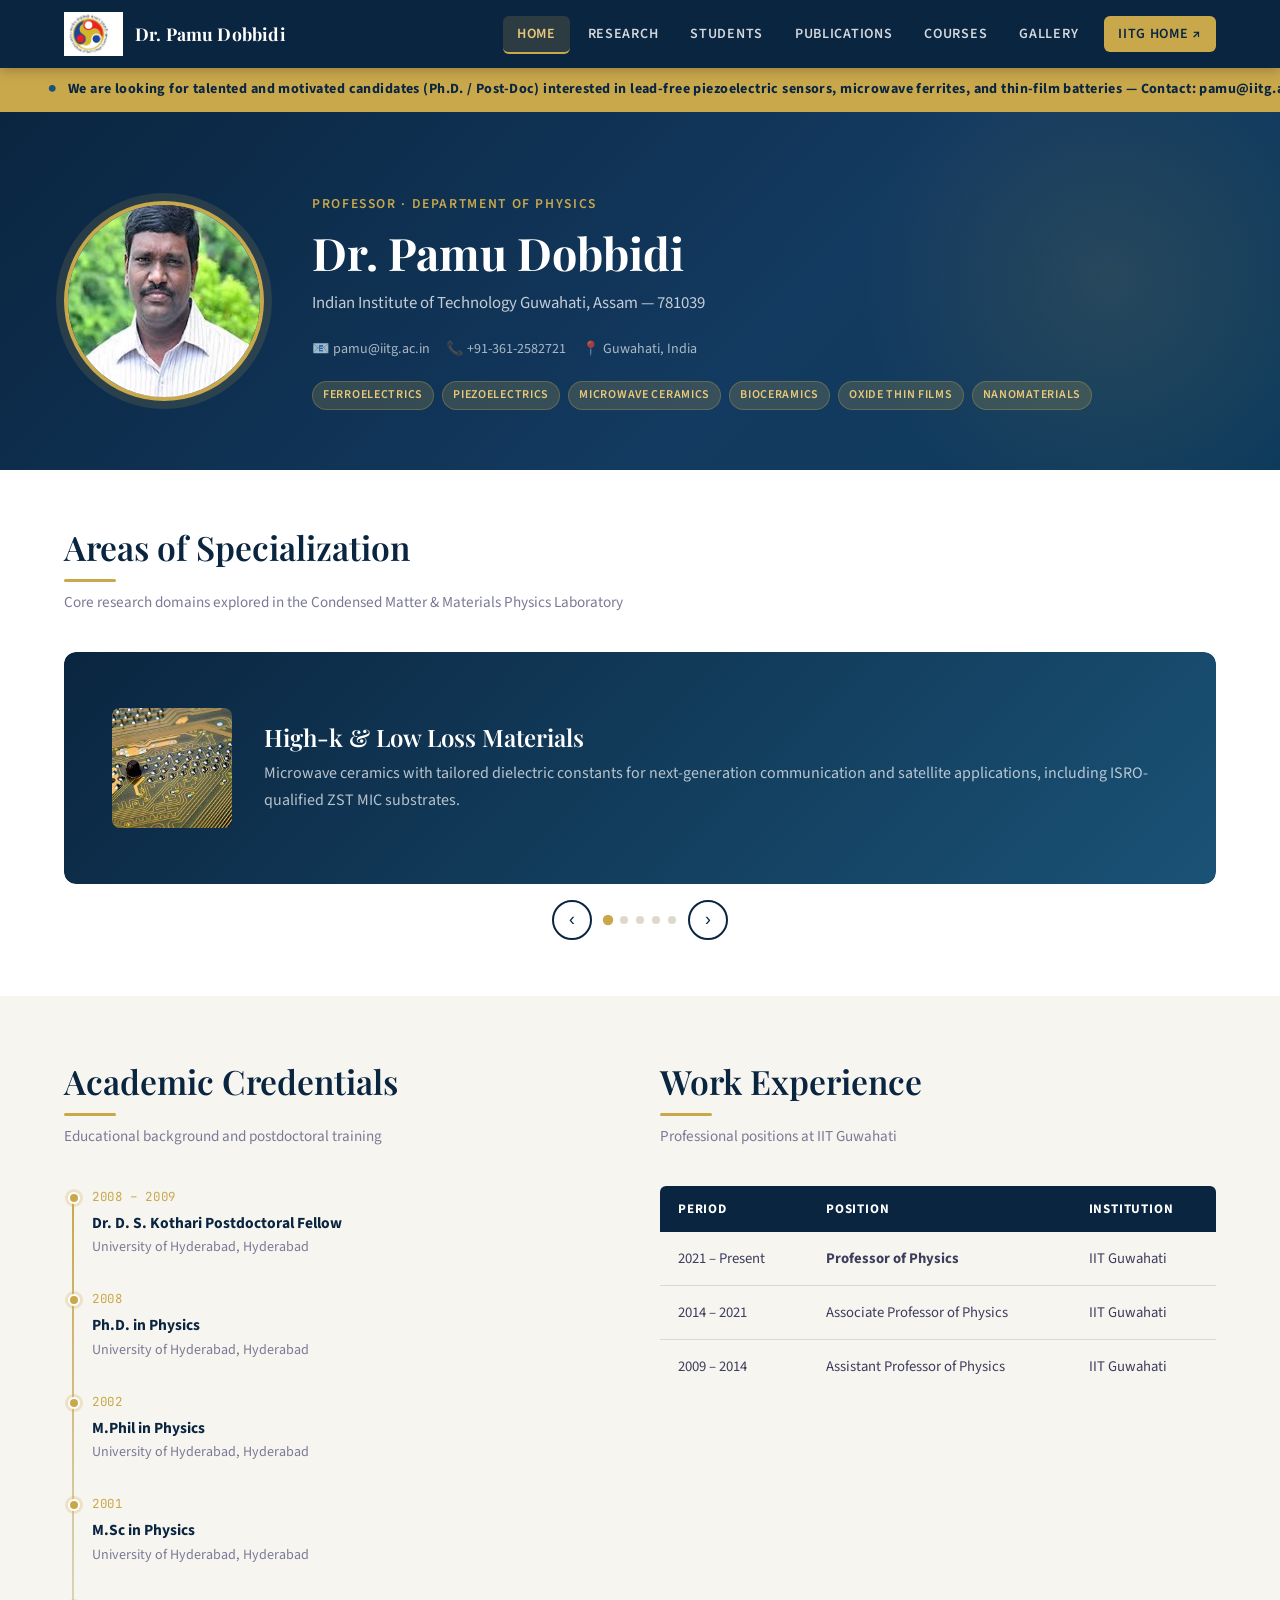
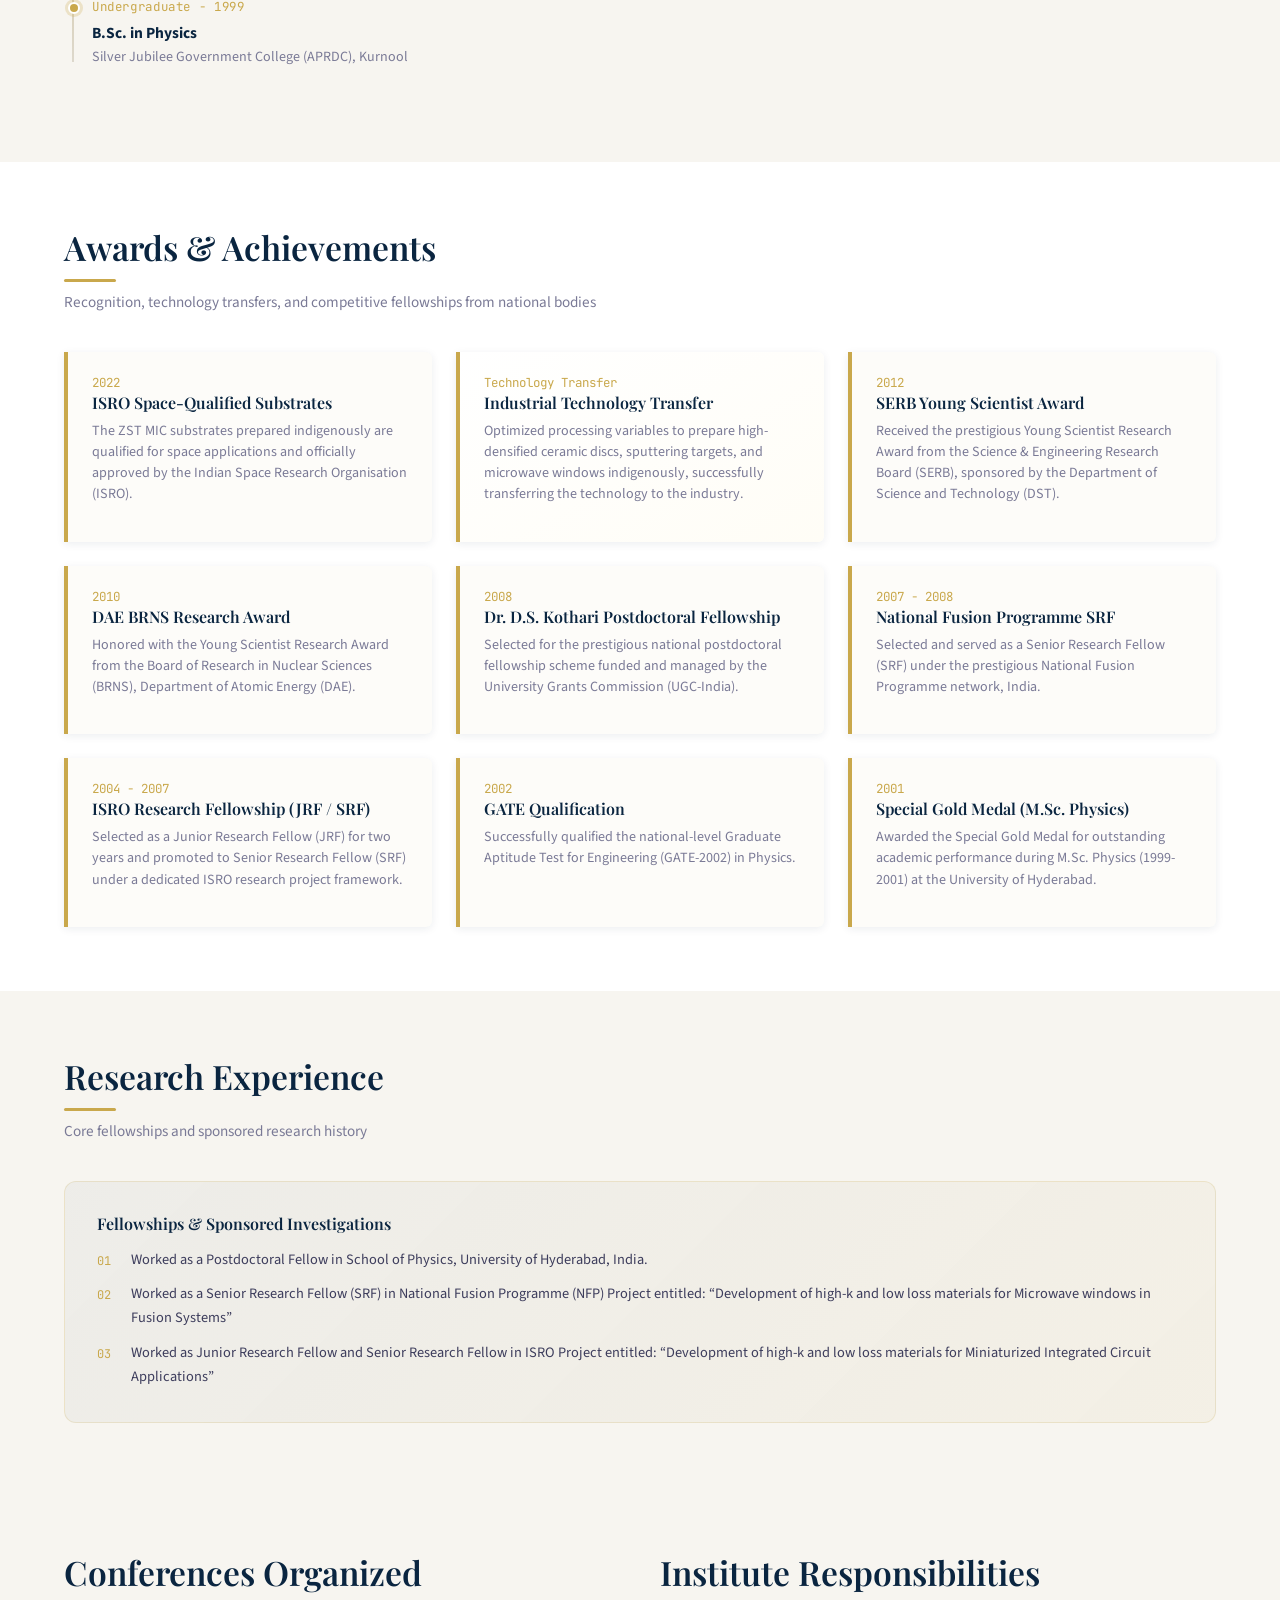
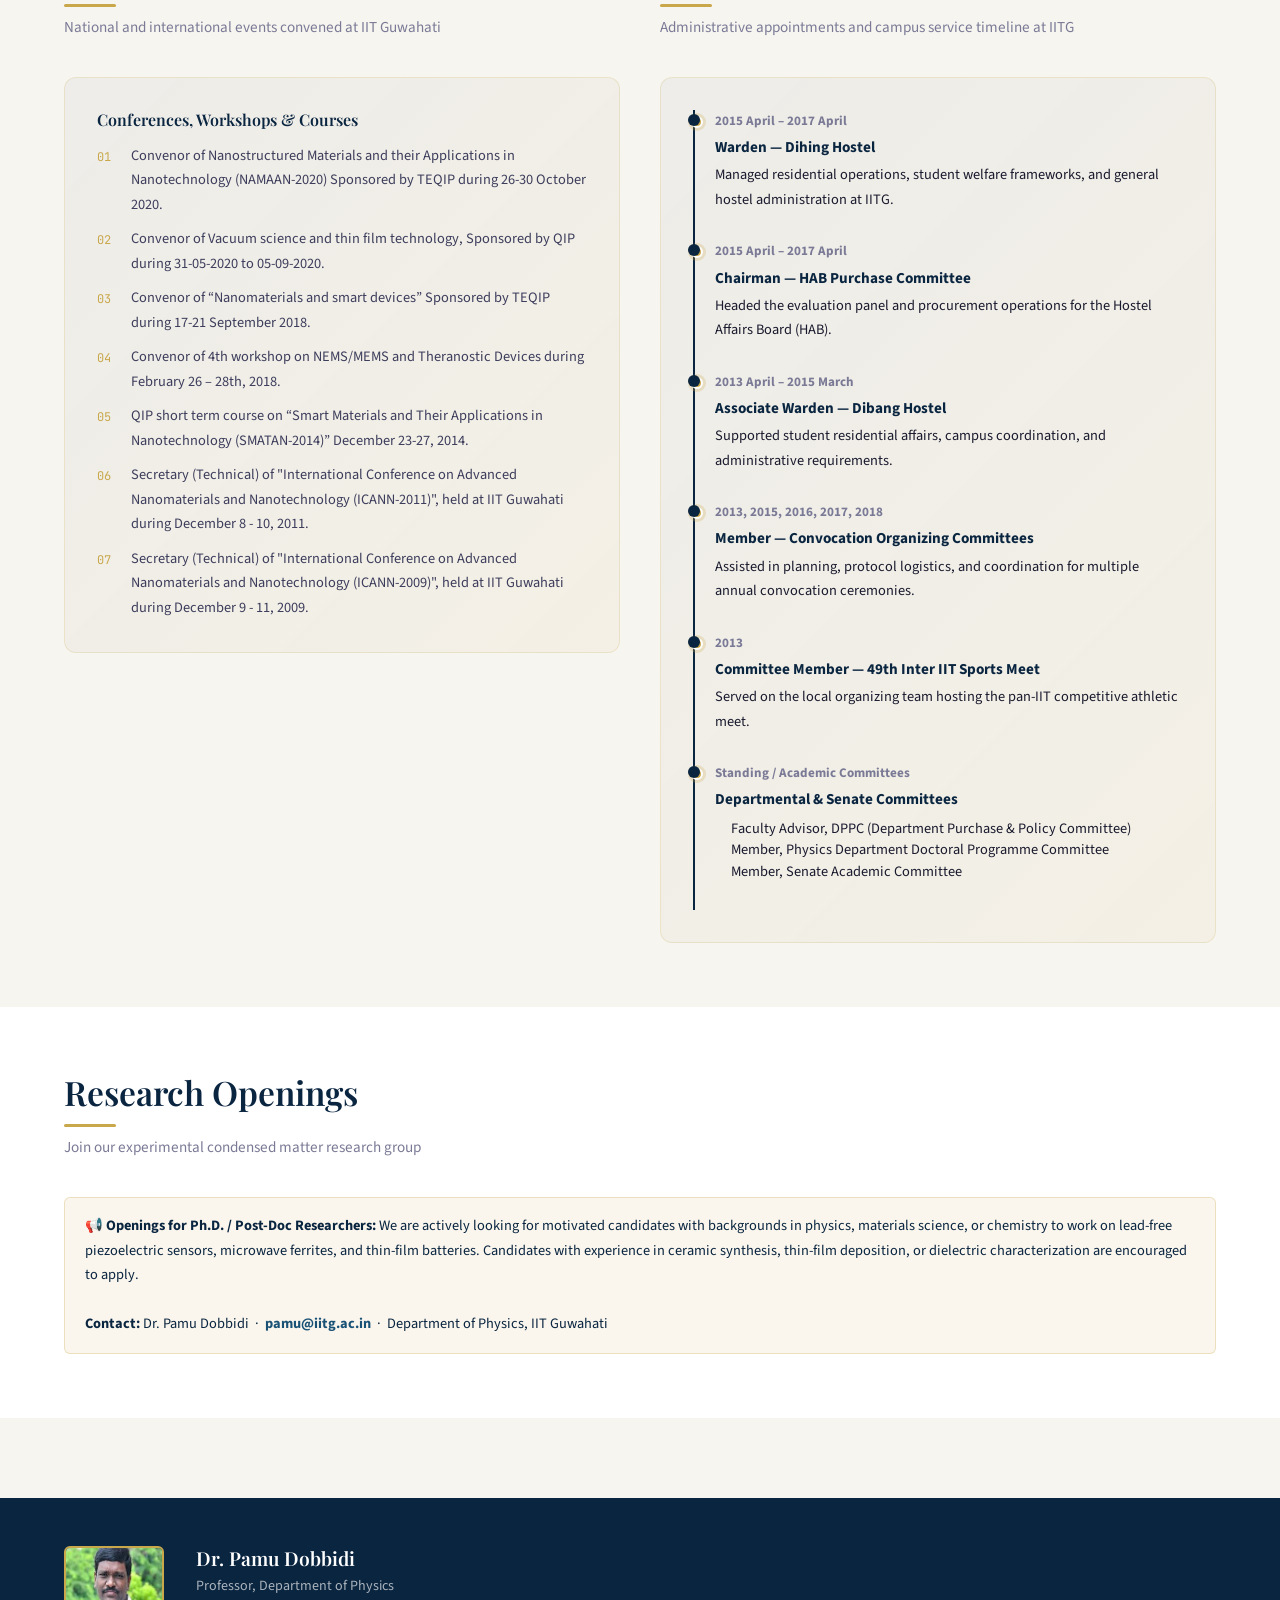
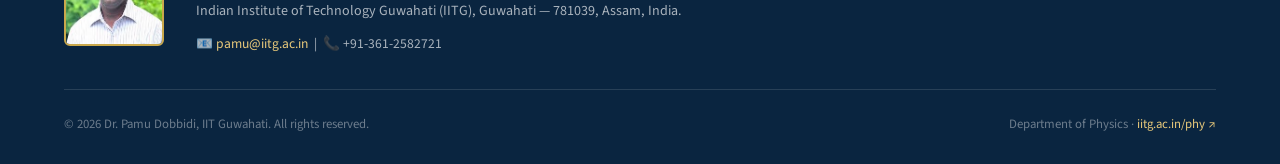
==== index.html @ 77cfaf53 "First Commit" ====
<!DOCTYPE html>
<html lang="en">
<head>
  <meta charset="UTF-8" />
  <meta name="viewport" content="width=device-width, initial-scale=1.0" />
  <title>Dr. Pamu Dobbidi | Professor of Physics, IIT Guwahati</title>
  <link rel="stylesheet" href="styles.css" />
</head>
<body>

  <!-- ═══ DESKTOP NAVBAR ═══ -->
  <nav class="navbar">
    <div class="container">
      <a href="index.html" class="nav-brand">
        <img src="Images/IITG_Logo.jpg" alt="IIT Guwahati Logo" />
        <span>Dr. Pamu Dobbidi</span>
      </a>
      <ul class="nav-links">
        <li><a href="index.html" class="active">Home</a></li>
        <li><a href="research.html">Research</a></li>
        <li><a href="students.html">Students</a></li>
        <li><a href="publications.html">Publications</a></li>
        <li><a href="courses.html">Courses</a></li>
        <li><a href="gallery.html">Gallery</a></li>
        <li><a href="https://www.iitg.ac.in/" target="_blank" class="external-link">IITG Home ↗</a></li>
      </ul>
    </div>
  </nav>

  <!-- ═══ MOBILE HEADER ═══ -->
  <header class="mobile-header">
    <span class="brand-title">Dr. Pamu Dobbidi</span>
    <button class="hamburger" id="hamburgerBtn" aria-label="Open menu">
      <span></span><span></span><span></span>
    </button>
  </header>

  <!-- ═══ SIDE DRAWER ═══ -->
  <div class="drawer-overlay" id="drawerOverlay"></div>
  <nav class="side-drawer" id="sideDrawer">
    <div class="drawer-header">
      <img src="Images/IITG_Logo.jpg" alt="IIT Guwahati Logo" class="drawer-logo" />
      <button class="drawer-close" id="drawerClose" aria-label="Close menu">✕</button>
    </div>
    <div class="drawer-nav">
      <a href="index.html" class="active">Home</a>
      <a href="research.html">Research</a>
      <a href="students.html">Students</a>
      <a href="publications.html">Publications</a>
      <a href="courses.html">Courses</a>
      <a href="gallery.html">Gallery</a>
      <a href="https://www.iitg.ac.in/" target="_blank" class="drawer-external">IITG Home ↗</a>
    </div>
  </nav>

  <!-- ═══ ANNOUNCEMENT TICKER ═══ -->
  <div class="ticker-wrap" aria-label="Announcements">
    <div class="ticker-inner">
      <span class="ticker-item">We are looking for talented and motivated candidates (Ph.D. / Post-Doc) interested in lead-free piezoelectric sensors, microwave ferrites, and thin-film batteries — Contact: pamu@iitg.ac.in</span>
      <span class="ticker-item">We are looking for talented and motivated candidates (Ph.D. / Post-Doc) interested in lead-free piezoelectric sensors, microwave ferrites, and thin-film batteries — Contact: pamu@iitg.ac.in</span>
    </div>
  </div>

  <!-- ═══ HERO ═══ -->
  <section class="hero">
    <div class="container">
      <div class="hero-content">
        <img src="Images/Pamu.jpg" alt="Dr. Pamu Dobbidi" class="hero-photo" />
        <div class="hero-text">
          <p class="designation">Professor · Department of Physics</p>
          <h1>Dr. Pamu Dobbidi</h1>
          <p class="dept">Indian Institute of Technology Guwahati, Assam — 781039</p>
          <div class="contact-row">
            <span>📧 pamu@iitg.ac.in</span>
            <span>📞 +91-361-2582721</span>
            <span>📍 Guwahati, India</span>
          </div>
          <div class="hero-tags">
            <span class="tag">Ferroelectrics</span>
            <span class="tag">Piezoelectrics</span>
            <span class="tag">Microwave Ceramics</span>
            <span class="tag">Bioceramics</span>
            <span class="tag">Oxide Thin Films</span>
            <span class="tag">Nanomaterials</span>
          </div>
        </div>
      </div>
    </div>
  </section>

  <!-- ═══ SPECIALIZATION CAROUSEL ═══ -->
  <section class="section" style="background: var(--bg-white); padding: 56px 0;">
    <div class="container">
      <h2 class="section-title">Areas of Specialization</h2>
      <p class="section-sub">Core research domains explored in the Condensed Matter & Materials Physics Laboratory</p>
      <div class="carousel-wrap">
        <div class="carousel-track" id="carouselTrack">
          <div class="carousel-slide">
            <div class="slide-image-container">
                <img src="Images/LowLossMaterials.jpg" alt="High-K and Low Loss Materials " class="slide-img">
            </div>
            <div class="slide-content">
              <h3>High-k &amp; Low Loss Materials</h3>
              <p>Microwave ceramics with tailored dielectric constants for next-generation communication and satellite applications, including ISRO-qualified ZST MIC substrates.</p>
            </div>
          </div>
          <div class="carousel-slide">
            <div class="slide-image-container">
                <img src="Images/PiezoElectrics.jpg" alt="Ferroelectrics and Piezoelectrics" class="slide-img">
            </div>
            <div class="slide-content">
              <h3>Ferroelectrics and Piezoelectrics</h3>
              <p>Development of lead-free piezoelectric sensors, actuators, and energy harvesting materials using BNT and KNN-based systems for sustainable electronics.</p>
            </div>
          </div>
          <div class="carousel-slide">
            <div class="slide-image-container">
                <img src="Images/microwaveferrites.jpg" alt="Bioceramics and Microwave Ferrites" class="slide-img">
            </div>
            <div class="slide-content">
              <h3>Bioceramics &amp; Microwave Ferrites</h3>
              <p>Synthesis and characterization of biologically compatible ceramic materials for medical implants alongside spinel and hexagonal ferrite systems for microwave absorption.</p>
            </div>
          </div>
          <div class="carousel-slide">
            <div class="slide-image-container">
                <img src="Images/semiconductor.jpg" alt="Oxide Thin Films & Semiconductors Research" class="slide-img">
            </div>
            <div class="slide-content">
              <h3>Oxide Thin Films &amp; SemiConductors</h3>
              <p>Advanced fabrication and electronic tuning of wide-bandgap metal oxide semiconductors and heterostructures, focusing on transparent conducting oxides (TCOs), thin-film transistors (TFTs), and next-generation energy storage components like thin-film batteries.</p>
            </div>
          </div>
          <div class="carousel-slide">
            <div class="slide-image-container">
                <img src="Images/nanomaterials.jpg" alt="Nanomaterials" class="slide-img">
            </div>
            <div class="slide-content">
              <h3>Nanomaterials</h3>
              <p>Pulsed laser deposition and sol-gel techniques for functional synthesis of nanostructured semiconductors for energy storage applications.</p>
            </div>
          </div>
        </div>
      </div>
      <div class="carousel-controls">
        <button class="carousel-btn" id="prevBtn" aria-label="Previous">&#8249;</button>
        <div class="carousel-dots" id="carouselDots"></div>
        <button class="carousel-btn" id="nextBtn" aria-label="Next">&#8250;</button>
      </div>
    </div>
  </section>

  <!-- ═══ ACADEMIC PROFILE ═══ -->
  <section class="section">
    <div class="container">
      <div class="two-col">
        <!-- Education Timeline -->
        <div>
          <h2 class="section-title">Academic Credentials</h2>
          <p class="section-sub">Educational background and postdoctoral training</p>
          <div class="timeline">
            <div class="timeline-item">
              <div class="timeline-year">2008 – 2009</div>
              <div class="timeline-title">Dr. D. S. Kothari Postdoctoral Fellow</div>
              <div class="timeline-sub">University of Hyderabad, Hyderabad</div>
            </div>
            <div class="timeline-item">
              <div class="timeline-year">2008</div>
              <div class="timeline-title">Ph.D. in Physics</div>
              <div class="timeline-sub">University of Hyderabad, Hyderabad</div>
            </div>
            <div class="timeline-item">
              <div class="timeline-year">2002</div>
              <div class="timeline-title">M.Phil in Physics</div>
              <div class="timeline-sub">University of Hyderabad, Hyderabad</div>
            </div>
            <div class="timeline-item">
              <div class="timeline-year">2001</div>
              <div class="timeline-title">M.Sc in Physics</div>
              <div class="timeline-sub">University of Hyderabad, Hyderabad</div>
            </div>
            <div class="timeline-item">
              <div class="timeline-year">Undergraduate - 1999</div>
              <div class="timeline-title">B.Sc. in Physics</div>
              <div class="timeline-sub">Silver Jubilee Government College (APRDC), Kurnool</div>
            </div>
          </div>
        </div>
        <!-- Work Experience -->
        <div>
          <h2 class="section-title">Work Experience</h2>
          <p class="section-sub">Professional positions at IIT Guwahati</p>
          <table class="exp-table">
            <thead>
              <tr>
                <th>Period</th>
                <th>Position</th>
                <th>Institution</th>
              </tr>
            </thead>
            <tbody>
              <tr>
                <td>2021 – Present</td>
                <td><strong>Professor of Physics</strong></td>
                <td>IIT Guwahati</td>
              </tr>
              <tr>
                <td>2014 – 2021</td>
                <td>Associate Professor of Physics</td>
                <td>IIT Guwahati</td>
              </tr>
              <tr>
                <td>2009 – 2014</td>
                <td>Assistant Professor of Physics</td>
                <td>IIT Guwahati</td>
              </tr>
            </tbody>
          </table>
        </div>
      </div>
    </div>
  </section>

  <!-- ═══ AWARDS & ACHIEVEMENTS ═══ -->
  <section class="section" style="background: var(--bg-white);">
  <div class="container">
    <h2 class="section-title">Awards &amp; Achievements</h2>
    <p class="section-sub">Recognition, technology transfers, and competitive fellowships from national bodies</p>
    
    <div class="grid-3">
      <div class="award-card">
        <div class="year">2022</div>
        <h4>ISRO Space-Qualified Substrates</h4>
        <p class="award-desc">The ZST MIC substrates prepared indigenously are qualified for space applications and officially approved by the Indian Space Research Organisation (ISRO).</p>
      </div>

      <div class="award-card highlight-card">
        <div class="year">Technology Transfer</div>
        <h4>Industrial Technology Transfer</h4>
        <p class="award-desc">Optimized processing variables to prepare high-densified ceramic discs, sputtering targets, and microwave windows indigenously, successfully transferring the technology to the industry.</p>
      </div>

      <div class="award-card">
        <div class="year">2012</div>
        <h4>SERB Young Scientist Award</h4>
        <p class="award-desc">Received the prestigious Young Scientist Research Award from the Science & Engineering Research Board (SERB), sponsored by the Department of Science and Technology (DST).</p>
      </div>

      <div class="award-card">
        <div class="year">2010</div>
        <h4>DAE BRNS Research Award</h4>
        <p class="award-desc">Honored with the Young Scientist Research Award from the Board of Research in Nuclear Sciences (BRNS), Department of Atomic Energy (DAE).</p>
      </div>

      <div class="award-card">
        <div class="year">2008</div>
        <h4>Dr. D.S. Kothari Postdoctoral Fellowship</h4>
        <p class="award-desc">Selected for the prestigious national postdoctoral fellowship scheme funded and managed by the University Grants Commission (UGC-India).</p>
      </div>

      <div class="award-card">
        <div class="year">2007 - 2008</div>
        <h4>National Fusion Programme SRF</h4>
        <p class="award-desc">Selected and served as a Senior Research Fellow (SRF) under the prestigious National Fusion Programme network, India.</p>
      </div>

      <div class="award-card">
        <div class="year">2004 - 2007</div>
        <h4>ISRO Research Fellowship (JRF / SRF)</h4>
        <p class="award-desc">Selected as a Junior Research Fellow (JRF) for two years and promoted to Senior Research Fellow (SRF) under a dedicated ISRO research project framework.</p>
      </div>

      <div class="award-card">
        <div class="year">2002</div>
        <h4>GATE Qualification</h4>
        <p class="award-desc">Successfully qualified the national-level Graduate Aptitude Test for Engineering (GATE-2002) in Physics.</p>
      </div>

      <div class="award-card">
        <div class="year">2001</div>
        <h4>Special Gold Medal (M.Sc. Physics)</h4>
        <p class="award-desc">Awarded the Special Gold Medal for outstanding academic performance during M.Sc. Physics (1999-2001) at the University of Hyderabad.</p>
      </div>
    </div>
  </div>
  </section>
  <section class="section">
    <div class="container">
        <div>
          <h2 class="section-title">Research Experience</h2>
          <p class="section-sub">Core fellowships and sponsored research history</p>
          <div class="highlight-box">
            <h4 style="margin-bottom:14px; color:var(--iitg-blue);">Fellowships &amp; Sponsored Investigations</h4>
            <ul class="numbered-list">
              <li>Worked as a Postdoctoral Fellow in School of Physics, University of Hyderabad, India.</li>
              <li>Worked as a Senior Research Fellow (SRF) in National Fusion Programme (NFP) Project entitled: “Development of high-k and low loss materials for Microwave windows in Fusion Systems”</li>
              <li>Worked as Junior Research Fellow and Senior Research Fellow in ISRO Project entitled: “Development of high-k and low loss materials for Miniaturized Integrated Circuit Applications”</li>
            </ul>
          </div>
        </div>
    </div>
  </section>
  <!-- ═══ CONFERENCES ORGANIZED ═══ -->
  <section class="section">
    <div class="container">
      <div class="two-col">
        
        <!-- Left Column: Conferences Organized -->
        <div>
          <h2 class="section-title">Conferences Organized</h2>
          <p class="section-sub">National and international events convened at IIT Guwahati</p>
          <div class="highlight-box">
            <h4 style="margin-bottom:14px; color:var(--iitg-blue);">Conferences, Workshops &amp; Courses</h4>
            <ul class="numbered-list">
              <li>Convenor of Nanostructured Materials and their Applications in Nanotechnology (NAMAAN-2020) Sponsored by TEQIP during 26-30 October 2020.</li>
              <li>Convenor of Vacuum science and thin film technology, Sponsored by QIP during 31-05-2020 to 05-09-2020.</li>
              <li>Convenor of “Nanomaterials and smart devices” Sponsored by TEQIP during 17-21 September 2018.</li>
              <li>Convenor of 4th workshop on NEMS/MEMS and Theranostic Devices during February 26 – 28th, 2018.</li>
              <li>QIP short term course on “Smart Materials and Their Applications in Nanotechnology (SMATAN-2014)” December 23-27, 2014.</li>
              <li>Secretary (Technical) of "International Conference on Advanced Nanomaterials and Nanotechnology (ICANN-2011)", held at IIT Guwahati during December 8 - 10, 2011.</li>
              <li>Secretary (Technical) of "International Conference on Advanced Nanomaterials and Nanotechnology (ICANN-2009)", held at IIT Guwahati during December 9 - 11, 2009.</li>
            </ul>
          </div>
        </div>
   <!-- ═══ INSTITUTE RESPONSIBILITIES ═══ -->

        <!-- Right Column: Institute Responsibilities -->
        <!-- Block 2: Institute Responsibilities (Timeline Layout) -->
        <div>
          <h2 class="section-title">Institute Responsibilities</h2>
          <p class="section-sub">Administrative appointments and campus service timeline at IITG</p>
          <div class="highlight-box">
            
            <!-- Timeline Wrapper Container -->
            <div class="timeline-container" style="display: flex; flex-direction: column; gap: 0px; position: relative; padding-left: 20px; border-left: 2px solid var(--iitg-blue);">
              
              <!-- Event 1 -->
              <div class="timeline-item" style="position: relative;">
                <div class="timeline-dot" style="position: absolute; left: -27px; top: 4px; width: 12px; height: 12px; border-radius: 50%; background: var(--iitg-blue);"></div>
                <span class="timeline-date" style="font-size: 0.82rem; font-weight: 700; color: var(--text-muted); display: block; margin-bottom: 2px;">2015 April – 2017 April</span>
                <strong style="color: var(--iitg-blue); font-size: 0.95rem;">Warden — Dihing Hostel</strong>
                <p style="margin: 2px 0 0; font-size: 0.9rem; color: var(--text-dark);">Managed residential operations, student welfare frameworks, and general hostel administration at IITG.</p>
              </div>

              <!-- Event 2 -->
              <div class="timeline-item" style="position: relative;">
                <div class="timeline-dot" style="position: absolute; left: -27px; top: 4px; width: 12px; height: 12px; border-radius: 50%; background: var(--iitg-blue);"></div>
                <span class="timeline-date" style="font-size: 0.82rem; font-weight: 700; color: var(--text-muted); display: block; margin-bottom: 2px;">2015 April – 2017 April</span>
                <strong style="color: var(--iitg-blue); font-size: 0.95rem;">Chairman — HAB Purchase Committee</strong>
                <p style="margin: 2px 0 0; font-size: 0.9rem; color: var(--text-dark);">Headed the evaluation panel and procurement operations for the Hostel Affairs Board (HAB).</p>
              </div>

              <!-- Event 3 -->
              <div class="timeline-item" style="position: relative;">
                <div class="timeline-dot" style="position: absolute; left: -27px; top: 4px; width: 12px; height: 12px; border-radius: 50%; background: var(--iitg-blue);"></div>
                <span class="timeline-date" style="font-size: 0.82rem; font-weight: 700; color: var(--text-muted); display: block; margin-bottom: 2px;">2013 April – 2015 March</span>
                <strong style="color: var(--iitg-blue); font-size: 0.95rem;">Associate Warden — Dibang Hostel</strong>
                <p style="margin: 2px 0 0; font-size: 0.9rem; color: var(--text-dark);">Supported student residential affairs, campus coordination, and administrative requirements.</p>
              </div>

              <!-- Event 4 -->
              <div class="timeline-item" style="position: relative;">
                <div class="timeline-dot" style="position: absolute; left: -27px; top: 4px; width: 12px; height: 12px; border-radius: 50%; background: var(--iitg-blue);"></div>
                <span class="timeline-date" style="font-size: 0.82rem; font-weight: 700; color: var(--text-muted); display: block; margin-bottom: 2px;">2013, 2015, 2016, 2017, 2018</span>
                <strong style="color: var(--iitg-blue); font-size: 0.95rem;">Member — Convocation Organizing Committees</strong>
                <p style="margin: 2px 0 0; font-size: 0.9rem; color: var(--text-dark);">Assisted in planning, protocol logistics, and coordination for multiple annual convocation ceremonies.</p>
              </div>

              <!-- Event 5 -->
              <div class="timeline-item" style="position: relative;">
                <div class="timeline-dot" style="position: absolute; left: -27px; top: 4px; width: 12px; height: 12px; border-radius: 50%; background: var(--iitg-blue);"></div>
                <span class="timeline-date" style="font-size: 0.82rem; font-weight: 700; color: var(--text-muted); display: block; margin-bottom: 2px;">2013</span>
                <strong style="color: var(--iitg-blue); font-size: 0.95rem;">Committee Member — 49th Inter IIT Sports Meet</strong>
                <p style="margin: 2px 0 0; font-size: 0.9rem; color: var(--text-dark);">Served on the local organizing team hosting the pan-IIT competitive athletic meet.</p>
              </div>

              <!-- Event 6 (Ongoing Roles Grouped) -->
              <div class="timeline-item" style="position: relative;">
                <div class="timeline-dot" style="position: absolute; left: -27px; top: 4px; width: 12px; height: 12px; border-radius: 50%; background: var(--iitg-blue);"></div>
                <span class="timeline-date" style="font-size: 0.82rem; font-weight: 700; color: var(--text-muted); display: block; margin-bottom: 2px;">Standing / Academic Committees</span>
                <strong style="color: var(--iitg-blue); font-size: 0.95rem;">Departmental &amp; Senate Committees</strong>
                <ul style="margin: 4px 0 0; padding-left: 16px; font-size: 0.9rem; color: var(--text-dark); line-height: 1.5;">
                  <li>Faculty Advisor, DPPC (Department Purchase &amp; Policy Committee)</li>
                  <li>Member, Physics Department Doctoral Programme Committee</li>
                  <li>Member, Senate Academic Committee</li>
                </ul>
              </div>

            </div>

          </div>
        </div>
      </div>
    </div>
  </section>
  <!-- ═══ RESEARCH OPENINGS ═══ -->
  <section class="section" style="background: var(--bg-white);">
    <div class="container">
      <h2 class="section-title">Research Openings</h2>
      <p class="section-sub">Join our experimental condensed matter research group</p>
      <div class="alert-box">
        <strong>📢 Openings for Ph.D. / Post-Doc Researchers:</strong> We are actively looking for motivated candidates with backgrounds in physics, materials science, or chemistry to work on lead-free piezoelectric sensors, microwave ferrites, and thin-film batteries. Candidates with experience in ceramic synthesis, thin-film deposition, or dielectric characterization are encouraged to apply.<br /><br />
        <strong>Contact:</strong> Dr. Pamu Dobbidi &nbsp;·&nbsp; <a href="mailto:pamu@iitg.ac.in"><strong>pamu@iitg.ac.in</strong></a> &nbsp;·&nbsp; Department of Physics, IIT Guwahati
      </div>
    </div>
  </section>

  <!-- ═══ FOOTER ═══ -->
  <footer class="site-footer">
    <div class="container">
      <div class="footer-inner">
        <img src="Images/Pamu.jpg" alt="Dr. Pamu Dobbidi" class="footer-photo" />
        <div class="footer-info">
          <h3>Dr. Pamu Dobbidi</h3>
          <p>Professor, Department of Physics<br />
          Indian Institute of Technology Guwahati (IITG), Guwahati — 781039, Assam, India.</p>
          <p class="contact-line">
            📧 <a href="mailto:pamu@iitg.ac.in">pamu@iitg.ac.in</a> &nbsp;|&nbsp; 📞 +91-361-2582721
          </p>
        </div>
      </div>
      <div class="footer-bottom">
        <span>© 2026 Dr. Pamu Dobbidi, IIT Guwahati. All rights reserved.</span>
        <span>Department of Physics · <a href="https://www.iitg.ac.in/phy/" target="_blank" style="color:var(--accent-gold-lt);">iitg.ac.in/phy ↗</a></span>
      </div>
    </div>
  </footer>

  <script>
    // ── MOBILE DRAWER ──
    const hamburger = document.getElementById('hamburgerBtn');
    const drawer    = document.getElementById('sideDrawer');
    const overlay   = document.getElementById('drawerOverlay');
    const closeBtn  = document.getElementById('drawerClose');

    function openDrawer() { drawer.classList.add('is-open'); overlay.classList.add('is-open'); document.body.style.overflow = 'hidden'; }
    function closeDrawer(){ drawer.classList.remove('is-open'); overlay.classList.remove('is-open'); document.body.style.overflow = ''; }

    hamburger.addEventListener('click', openDrawer);
    closeBtn.addEventListener('click', closeDrawer);
    overlay.addEventListener('click', closeDrawer);

    // ── CAROUSEL ──
    const track  = document.getElementById('carouselTrack');
    const slides = track.querySelectorAll('.carousel-slide');
    const dots   = document.getElementById('carouselDots');
    let current  = 0;
    let autoTimer;

    slides.forEach((_, i) => {
      const dot = document.createElement('button');
      dot.className = 'carousel-dot' + (i === 0 ? ' active' : '');
      dot.setAttribute('aria-label', 'Slide ' + (i+1));
      dot.addEventListener('click', () => goTo(i));
      dots.appendChild(dot);
    });

    function goTo(n) {
      current = (n + slides.length) % slides.length;
      track.style.transform = `translateX(-${current * 100}%)`;
      document.querySelectorAll('.carousel-dot').forEach((d, i) => d.classList.toggle('active', i === current));
    }
    function startAuto() { autoTimer = setInterval(() => goTo(current + 1), 4500); }
    function stopAuto()  { clearInterval(autoTimer); }

    document.getElementById('prevBtn').addEventListener('click', () => { stopAuto(); goTo(current - 1); startAuto(); });
    document.getElementById('nextBtn').addEventListener('click', () => { stopAuto(); goTo(current + 1); startAuto(); });
    startAuto();
  </script>
</body>
</html>
---- styles.css ----
/* ============================================================
   DR. PAMU DOBBIDI — IIT GUWAHATI | MASTER STYLESHEET
   Aesthetic: Refined Academic — Deep Navy, Warm Gold, Clean Ivory
   ============================================================ */

@import url('https://fonts.googleapis.com/css2?family=Playfair+Display:wght@400;600;700&family=Source+Sans+3:wght@300;400;600&family=JetBrains+Mono:wght@400&display=swap');

/* ── CSS CUSTOM PROPERTIES ── */
:root {
  --iitg-blue:      #0A2540;
  --iitg-blue-mid:  #133A60;
  --iitg-blue-lt:   #1A5276;
  --accent-gold:    #C9A84C;
  --accent-gold-lt: #E8C97A;
  --bg-light:       #F7F5F0;
  --bg-white:       #FFFFFF;
  --bg-card:        #FDFCF9;
  --text-dark:      #1A1A2E;
  --text-mid:       #3D3D5C;
  --text-muted:     #7A7A96;
  --border:         #DDD8CC;
  --shadow-sm:      0 2px 8px rgba(10,37,64,0.08);
  --shadow-md:      0 6px 24px rgba(10,37,64,0.13);
  --shadow-lg:      0 16px 48px rgba(10,37,64,0.18);
  --radius:         6px;
  --radius-lg:      12px;
  --nav-h:          68px;
  --font-display:   'Playfair Display', Georgia, serif;
  --font-body:      'Source Sans 3', sans-serif;
  --font-mono:      'JetBrains Mono', monospace;
  --transition:     0.28s cubic-bezier(0.4, 0, 0.2, 1);
}

/* ── RESET & BASE ── */
*, *::before, *::after { box-sizing: border-box; margin: 0; padding: 0; }
html { scroll-behavior: smooth; font-size: 16px; }
body {
  font-family: var(--font-body);
  background: var(--bg-light);
  color: var(--text-dark);
  line-height: 1.7;
  -webkit-font-smoothing: antialiased;
}
img { max-width: 100%; display: block; }
a { color: var(--iitg-blue-lt); text-decoration: none; transition: color var(--transition); }
a:hover { color: var(--accent-gold); }
ul { list-style: none; }

/* ── TYPOGRAPHY ── */
h1, h2, h3, h4 { font-family: var(--font-display); line-height: 1.25; color: var(--iitg-blue); }
h1 { font-size: clamp(1.8rem, 4vw, 2.8rem); font-weight: 700; }
h2 { font-size: clamp(1.4rem, 3vw, 2rem); font-weight: 600; }
h3 { font-size: 1.2rem; font-weight: 600; }
h4 { font-size: 1rem; font-weight: 600; }
p  { margin-bottom: 1rem; color: var(--text-mid); }

/* ── LAYOUT UTILITY ── */
.container { max-width: 1200px; margin: 0 auto; padding: 0 24px; }
.section { padding: 64px 0; }
.section-title {
  font-family: var(--font-display);
  font-size: clamp(1.5rem, 3vw, 2.1rem);
  color: var(--iitg-blue);
  margin-bottom: 8px;
  position: relative;
  padding-bottom: 14px;
}
.section-title::after {
  content: '';
  position: absolute;
  left: 0; bottom: 0;
  width: 52px; height: 3px;
  background: var(--accent-gold);
  border-radius: 2px;
}
.section-sub { color: var(--text-muted); font-size: 0.95rem; margin-bottom: 36px; }
.grid-2 { display: grid; grid-template-columns: repeat(2, 1fr); gap: 24px; }
.grid-3 { display: grid; grid-template-columns: repeat(3, 1fr); gap: 24px; }
.grid-4 { display: grid; grid-template-columns: repeat(4, 1fr); gap: 20px; }
.card {
  background: var(--bg-card);
  border: 1px solid var(--border);
  border-radius: var(--radius-lg);
  padding: 28px;
  box-shadow: var(--shadow-sm);
  transition: box-shadow var(--transition), transform var(--transition);
}
.card:hover { box-shadow: var(--shadow-md); transform: translateY(-2px); }
.tag {
  display: inline-block;
  background: rgba(10,37,64,0.08);
  color: var(--iitg-blue-mid);
  font-size: 0.75rem;
  font-weight: 600;
  letter-spacing: 0.06em;
  padding: 3px 10px;
  border-radius: 20px;
  text-transform: uppercase;
}
.btn {
  display: inline-block;
  padding: 10px 24px;
  background: var(--iitg-blue);
  color: #fff;
  border-radius: var(--radius);
  font-weight: 600;
  font-size: 0.9rem;
  letter-spacing: 0.03em;
  transition: background var(--transition), transform var(--transition);
  border: none;
  cursor: pointer;
}
.btn:hover { background: var(--accent-gold); color: var(--iitg-blue); transform: translateY(-1px); }
.btn-outline {
  background: transparent;
  border: 2px solid var(--iitg-blue);
  color: var(--iitg-blue);
}
.btn-outline:hover { background: var(--iitg-blue); color: #fff; }

/* ── DESKTOP NAVBAR ── */
.navbar {
  position: sticky;
  top: 0;
  z-index: 900;
  background: var(--iitg-blue);
  height: var(--nav-h);
  display: flex;
  align-items: center;
  box-shadow: 0 2px 12px rgba(0,0,0,0.25);
}
.navbar .container {
  display: flex;
  align-items: center;
  justify-content: space-between;
  width: 100%;
}
.nav-brand {
  display: flex;
  align-items: center;
  gap: 12px;
  color: #fff;
  font-family: var(--font-display);
  font-size: 1.1rem;
  font-weight: 700;
  letter-spacing: 0.01em;
}
.nav-brand img { height: 44px; width: auto; }
.nav-links {
  display: flex;
  align-items: center;
  gap: 4px;
}
.nav-links a {
  color: rgba(255,255,255,0.82);
  font-size: 0.88rem;
  font-weight: 600;
  letter-spacing: 0.05em;
  text-transform: uppercase;
  padding: 8px 14px;
  border-radius: var(--radius);
  transition: background var(--transition), color var(--transition);
}
.nav-links a:hover,
.nav-links a.active {
  background: rgba(201,168,76,0.18);
  color: var(--accent-gold-lt);
}
.nav-links a.active { border-bottom: 2px solid var(--accent-gold); }
.nav-links .external-link {
  background: var(--accent-gold);
  color: var(--iitg-blue);
  margin-left: 8px;
  border-radius: var(--radius);
}
.nav-links .external-link:hover { background: var(--accent-gold-lt); color: var(--iitg-blue); }

/* Hamburger — hidden on desktop */
.hamburger { display: none; }

/* ── MOBILE SIDE DRAWER ── */
.mobile-header {
  display: none;
  position: sticky;
  top: 0;
  z-index: 900;
  background: var(--iitg-blue);
  height: 56px;
  align-items: center;
  padding: 0 20px;
  justify-content: space-between;
}
.mobile-header .brand-title {
  font-family: var(--font-display);
  color: #fff;
  font-size: 1rem;
  font-weight: 700;
}
.hamburger {
  background: none;
  border: none;
  cursor: pointer;
  display: flex;
  flex-direction: column;
  gap: 5px;
  padding: 4px;
}
.hamburger span {
  display: block;
  width: 26px;
  height: 2.5px;
  background: #fff;
  border-radius: 2px;
  transition: transform var(--transition), opacity var(--transition);
}

.side-drawer {
  position: fixed;
  top: 0; left: 0;
  height: 100vh;
  width: 280px;
  background: var(--iitg-blue);
  z-index: 1000;
  transform: translateX(-100%);
  transition: transform 0.35s cubic-bezier(0.4, 0, 0.2, 1);
  display: flex;
  flex-direction: column;
  overflow-y: auto;
}
.side-drawer.is-open { transform: translateX(0); }
.drawer-overlay {
  position: fixed;
  inset: 0;
  background: rgba(0,0,0,0.5);
  z-index: 999;
  opacity: 0;
  pointer-events: none;
  transition: opacity var(--transition);
}
.drawer-overlay.is-open { opacity: 1; pointer-events: all; }
.drawer-header {
  display: flex;
  align-items: center;
  justify-content: space-between;
  padding: 20px 20px 16px;
  border-bottom: 1px solid rgba(255,255,255,0.12);
}
.drawer-logo { width: 120px; height: auto; }
.drawer-close {
  background: none;
  border: none;
  color: rgba(255,255,255,0.7);
  font-size: 1.6rem;
  cursor: pointer;
  line-height: 1;
  padding: 4px 8px;
  transition: color var(--transition);
}
.drawer-close:hover { color: var(--accent-gold); }
.drawer-nav {
  display: flex;
  flex-direction: column;
  padding: 16px 12px;
  gap: 4px;
}
.drawer-nav a {
  display: block;
  color: rgba(255,255,255,0.85);
  font-size: 0.95rem;
  font-weight: 600;
  letter-spacing: 0.04em;
  padding: 13px 20px;
  border-radius: var(--radius);
  text-transform: uppercase;
  transition: background var(--transition), color var(--transition);
}
.drawer-nav a:hover,
.drawer-nav a.active {
  background: rgba(201,168,76,0.18);
  color: var(--accent-gold-lt);
}
.drawer-nav .drawer-external {
  margin-top: 8px;
  background: var(--accent-gold);
  color: var(--iitg-blue);
  text-align: center;
}
.drawer-nav .drawer-external:hover { background: var(--accent-gold-lt); }

/* ── TICKER / ANNOUNCEMENT ── */
.ticker-wrap {
  background: var(--accent-gold);
  overflow: hidden;
  padding: 10px 0;
}
.ticker-inner {
  display: flex;
  white-space: nowrap;
  animation: ticker-scroll 30s linear infinite;
}
.ticker-inner:hover { animation-play-state: paused; }
.ticker-item {
  display: inline-block;
  padding: 0 48px;
  font-size: 0.88rem;
  font-weight: 700;
  color: var(--iitg-blue);
  letter-spacing: 0.03em;
}
.ticker-item::before { content: '● '; color: var(--iitg-blue-lt); margin-right: 8px; }
@keyframes ticker-scroll {
  0%   { transform: translateX(0); }
  100% { transform: translateX(-50%); }
}

/* ── HOME HERO ── */
.hero {
  background: linear-gradient(135deg, var(--iitg-blue) 0%, var(--iitg-blue-mid) 60%, #0E3B5C 100%);
  padding: 80px 0 60px;
  position: relative;
  overflow: hidden;
}
.hero::before {
  content: '';
  position: absolute;
  right: -80px; top: -80px;
  width: 500px; height: 500px;
  border-radius: 50%;
  background: radial-gradient(circle, rgba(201,168,76,0.12) 0%, transparent 70%);
}
.hero-content { position: relative; z-index: 2; display: flex; align-items: center; gap: 48px; }
.hero-photo {
  flex-shrink: 0;
  width: 200px; height: 200px;
  border-radius: 50%;
  object-fit: cover;
  border: 4px solid var(--accent-gold);
  box-shadow: 0 0 0 8px rgba(201,168,76,0.15);
}
.hero-text { flex: 1; }
.hero-text .designation {
  font-size: 0.85rem;
  font-weight: 600;
  letter-spacing: 0.12em;
  text-transform: uppercase;
  color: var(--accent-gold);
  margin-bottom: 10px;
}
.hero-text h1 { color: #fff; margin-bottom: 8px; }
.hero-text .dept {
  color: rgba(255,255,255,0.75);
  font-size: 1.05rem;
  margin-bottom: 20px;
}
.hero-text .contact-row {
  display: flex;
  flex-wrap: wrap;
  gap: 16px;
  font-size: 0.88rem;
  color: rgba(255,255,255,0.65);
}
.hero-text .contact-row span { display: flex; align-items: center; gap: 6px; }
.hero-tags { display: flex; flex-wrap: wrap; gap: 8px; margin-top: 20px; }
.hero-tags .tag {
  background: rgba(201,168,76,0.2);
  color: var(--accent-gold-lt);
  border: 1px solid rgba(201,168,76,0.3);
}

/* ── SPECIALIZATION CAROUSEL ── */
.carousel-wrap { position: relative; overflow: hidden; border-radius: var(--radius-lg); }
.carousel-track { display: flex; transition: transform 0.5s cubic-bezier(0.4, 0, 0.2, 1); }
.carousel-slide {
  min-width: 100%;
  background: linear-gradient(135deg, var(--iitg-blue) 0%, var(--iitg-blue-lt) 100%);
  padding: 56px 48px;
  display: flex;
  align-items: center;
  gap: 32px;
  border-radius: var(--radius-lg);
  min-height: 220px;
}
.slide-num {
  font-family: var(--font-display);
  font-size: 5rem;
  font-weight: 700;
  color: rgba(201,168,76,0.25);
  line-height: 1;
  flex-shrink: 0;
}
.slide-content h3 { color: #fff; font-size: 1.5rem; margin-bottom: 8px; }
.slide-content p  { color: rgba(255,255,255,0.7); margin: 0; }
.carousel-controls {
  display: flex;
  justify-content: center;
  gap: 12px;
  margin-top: 16px;
}
.carousel-btn {
  width: 40px; height: 40px;
  border-radius: 50%;
  border: 2px solid var(--iitg-blue);
  background: #fff;
  color: var(--iitg-blue);
  font-size: 1.1rem;
  cursor: pointer;
  transition: background var(--transition), color var(--transition);
  display: flex; align-items: center; justify-content: center;
}
.carousel-btn:hover { background: var(--iitg-blue); color: #fff; }
.carousel-dots { display: flex; align-items: center; gap: 8px; }
.carousel-dot {
  width: 8px; height: 8px;
  border-radius: 50%;
  background: var(--border);
  border: none; cursor: pointer;
  transition: background var(--transition), transform var(--transition);
}
.carousel-dot.active { background: var(--accent-gold); transform: scale(1.3); }

/* ── TIMELINE ── */
.timeline { position: relative; padding-left: 28px; }
.timeline::before {
  content: '';
  position: absolute;
  left: 8px; top: 8px; bottom: 8px;
  width: 2px;
  background: linear-gradient(to bottom, var(--accent-gold), var(--border));
}
.timeline-item { position: relative; margin-bottom: 28px; }
.timeline-item::before {
  content: '';
  position: absolute;
  left: -24px; top: 6px;
  width: 12px; height: 12px;
  border-radius: 50%;
  background: var(--accent-gold);
  border: 2px solid var(--bg-white);
  box-shadow: 0 0 0 3px rgba(201,168,76,0.25);
}
.timeline-year {
  font-family: var(--font-mono);
  font-size: 0.78rem;
  color: var(--accent-gold);
  font-weight: 400;
  letter-spacing: 0.05em;
  margin-bottom: 3px;
}
.timeline-title { font-weight: 700; color: var(--iitg-blue); font-size: 0.97rem; }
.timeline-sub { color: var(--text-muted); font-size: 0.88rem; }

/* ── EXPERIENCE TABLE ── */
.exp-table { width: 100%; border-collapse: collapse; }
.exp-table th {
  background: var(--iitg-blue);
  color: #fff;
  padding: 12px 18px;
  text-align: left;
  font-size: 0.82rem;
  letter-spacing: 0.06em;
  text-transform: uppercase;
}
.exp-table td {
  padding: 14px 18px;
  border-bottom: 1px solid var(--border);
  font-size: 0.92rem;
  color: var(--text-mid);
}
.exp-table tr:last-child td { border-bottom: none; }
.exp-table tr:hover td { background: rgba(10,37,64,0.03); }
.exp-table th:first-child { border-radius: var(--radius) 0 0 0; }
.exp-table th:last-child  { border-radius: 0 var(--radius) 0 0; }

/* ── AWARD CARDS ── */
.award-card {
  border-left: 4px solid var(--accent-gold);
  background: var(--bg-card);
  padding: 20px 24px;
  border-radius: 0 var(--radius) var(--radius) 0;
  box-shadow: var(--shadow-sm);
}
.award-card h4 { color: var(--iitg-blue); margin-bottom: 4px; }
.award-card .year { font-family: var(--font-mono); font-size: 0.78rem; color: var(--accent-gold); }

/* Clean styles for card text */
.award-desc {
  font-size: 0.88rem;
  color: var(--text-muted);
  margin-top: 8px;
  line-height: 1.5;
}

/* Optional premium highlight treatment for the industrial tech transfer card */
.award-card.highlight-card {
  border-left: 4px solid var(--accent-gold, #D4AF37);
  background: linear-gradient(to bottom right, var(--bg-white), #fffdf6);
}

/* ── FOOTER ── */
.site-footer {
  background: var(--iitg-blue);
  color: rgba(255,255,255,0.85);
  padding: 48px 0 28px;
  margin-top: 80px;
}
.footer-inner {
  display: flex;
  align-items: flex-start;
  gap: 32px;
  padding-bottom: 32px;
  border-bottom: 1px solid rgba(255,255,255,0.12);
  margin-bottom: 24px;
}
.footer-photo {
  width: 100px; height: 100px;
  border-radius: var(--radius);
  object-fit: cover;
  border: 2px solid var(--accent-gold);
  flex-shrink: 0;
}
.footer-info h3 {
  color: #fff;
  font-size: 1.2rem;
  margin-bottom: 4px;
}
.footer-info p {
  color: rgba(255,255,255,0.65);
  font-size: 0.88rem;
  margin: 0;
  line-height: 1.8;
}
.footer-info .contact-line {
  margin-top: 8px;
  font-size: 0.85rem;
}
.footer-info .contact-line a { color: var(--accent-gold-lt); }
.footer-bottom {
  display: flex;
  justify-content: space-between;
  align-items: center;
  font-size: 0.8rem;
  color: rgba(255,255,255,0.4);
}

/* ── RESEARCH PAGE ── */
.technique-grid { display: grid; grid-template-columns: repeat(auto-fill, minmax(240px, 1fr)); gap: 20px; }
.technique-card {
  background: var(--bg-card);
  border: 1px solid var(--border);
  border-radius: var(--radius);
  padding: 22px;
  position: relative;
  overflow: hidden;
}
.technique-card::before {
  content: '';
  position: absolute;
  top: 0; left: 0;
  width: 4px; height: 100%;
  background: var(--accent-gold);
}
.technique-card h4 { padding-left: 12px; margin-bottom: 8px; color: var(--iitg-blue); }
.technique-card p  { padding-left: 12px; font-size: 0.87rem; margin: 0; color: var(--text-muted); }
.projects-table { width: 100%; border-collapse: collapse; font-size: 0.88rem; }
.projects-table th {
  background: var(--iitg-blue-mid);
  color: #fff;
  padding: 12px 16px;
  text-align: left;
  font-size: 0.8rem;
  letter-spacing: 0.05em;
  text-transform: uppercase;
}
.projects-table td { padding: 13px 16px; border-bottom: 1px solid var(--border); color: var(--text-mid); }
.projects-table tr:hover td { background: rgba(10,37,64,0.03); }
.status-badge {
  display: inline-block;
  padding: 2px 10px;
  border-radius: 12px;
  font-size: 0.75rem;
  font-weight: 700;
}
.status-badge.ongoing { background: #e6f4ea; color: #1e7e34; }
.status-badge.completed { background: #e8eaf6; color: #3949ab; }
.status-badge.proposed { background: #fff3e0; color: #e65100; }

/* ── STUDENTS PAGE ── */
.student-card {
  background: var(--bg-card);
  border: 1px solid var(--border);
  border-radius: var(--radius-lg);
  overflow: hidden;
  box-shadow: var(--shadow-sm);
  transition: box-shadow var(--transition), transform var(--transition);
}
.student-card:hover { box-shadow: var(--shadow-md); transform: translateY(-3px); }
.student-card-header {
  background: linear-gradient(135deg, var(--iitg-blue) 0%, var(--iitg-blue-lt) 100%);
  padding: 24px;
  display: flex;
  align-items: center;
  gap: 16px;
}
.student-avatar {
  width: 72px; height: 72px;
  border-radius: 50%;
  background: rgba(201,168,76,0.2);
  border: 2px solid var(--accent-gold);
  display: flex; align-items: center; justify-content: center;
  font-size: 1.8rem;
  color: var(--accent-gold);
  font-family: var(--font-display);
  font-weight: 700;
  flex-shrink: 0;
  overflow: hidden;
}
.student-avatar img { width: 100%; height: 100%; object-fit: cover; }
.student-name { color: #fff; font-size: 1rem; font-weight: 700; margin-bottom: 2px; }
.student-roll { color: rgba(255,255,255,0.6); font-size: 0.78rem; font-family: var(--font-mono); }
.student-card-body { padding: 20px 24px; }
.student-card-body .label { font-size: 0.72rem; text-transform: uppercase; letter-spacing: 0.08em; color: var(--text-muted); font-weight: 700; margin-bottom: 3px; }
.student-card-body .value { font-size: 0.88rem; color: var(--text-mid); margin-bottom: 12px; }
.student-card-body a { font-size: 0.85rem; color: var(--iitg-blue-lt); font-weight: 600; }

.table-scroll { overflow-x: auto; -webkit-overflow-scrolling: touch; }
.data-table { width: 100%; border-collapse: collapse; min-width: 600px; font-size: 0.87rem; }
.data-table th {
  background: var(--iitg-blue);
  color: #fff;
  padding: 12px 16px;
  text-align: left;
  font-size: 0.78rem;
  text-transform: uppercase;
  letter-spacing: 0.06em;
}
.data-table td { padding: 12px 16px; border-bottom: 1px solid var(--border); color: var(--text-mid); }
.data-table tr:nth-child(even) td { background: rgba(10,37,64,0.025); }

/* ── PUBLICATIONS PAGE ── */
.metrics-banner {
  background: linear-gradient(135deg, var(--iitg-blue) 0%, var(--iitg-blue-mid) 100%);
  border-radius: var(--radius-lg);
  padding: 36px 40px;
  display: flex;
  align-items: center;
  gap: 48px;
  margin-bottom: 48px;
}
.metric-item { text-align: center; }
.metric-num {
  font-family: var(--font-display);
  font-size: 3rem;
  font-weight: 700;
  color: var(--accent-gold);
  line-height: 1;
}
.metric-label { color: rgba(255,255,255,0.65); font-size: 0.82rem; text-transform: uppercase; letter-spacing: 0.08em; margin-top: 6px; }
.metric-divider { width: 1px; height: 60px; background: rgba(255,255,255,0.15); }
.book-card {
  border: 1px solid var(--border);
  border-radius: var(--radius-lg);
  overflow: hidden;
  background: var(--bg-card);
  display: flex;
  flex-direction: column;
  box-shadow: var(--shadow-sm);
  transition: box-shadow var(--transition), transform var(--transition);
  text-decoration: none;
}
.book-card:hover { box-shadow: var(--shadow-md); transform: translateY(-4px); }
.book-cover {
  width: 100%;
  height: 200px;
  object-fit: cover;
  background: linear-gradient(135deg, var(--iitg-blue) 0%, #1A4D70 100%);
  display: flex; align-items: center; justify-content: center;
  font-size: 3rem;
  color: rgba(201,168,76,0.6);
}
.book-info { padding: 20px; }
.book-info h4 { color: var(--iitg-blue); margin-bottom: 6px; font-size: 0.97rem; }
.book-info p  { font-size: 0.83rem; color: var(--text-muted); margin: 0; }
.patent-card {
  background: var(--bg-card);
  border: 1px solid var(--border);
  border-radius: var(--radius);
  padding: 24px;
  border-top: 3px solid var(--accent-gold);
}
.patent-card h4 { color: var(--iitg-blue); margin-bottom: 8px; font-size: 0.95rem; }
.patent-card .meta { font-size: 0.8rem; color: var(--text-muted); display: flex; gap: 16px; flex-wrap: wrap; margin-top: 8px; }
.patent-card .meta span::before { content: '· '; }
.pub-entry {
  padding: 18px 0;
  border-bottom: 1px solid var(--border);
  font-size: 0.88rem;
  line-height: 1.65;
  color: var(--text-mid);
}
.pub-entry:last-child { border-bottom: none; }
.pub-entry .authors { color: var(--text-muted); }
.pub-entry .journal { font-style: italic; color: var(--iitg-blue-lt); font-weight: 600; }
.pub-entry .year-badge {
  display: inline-block;
  background: var(--iitg-blue);
  color: #fff;
  font-size: 0.72rem;
  font-family: var(--font-mono);
  padding: 1px 8px;
  border-radius: 3px;
  margin-right: 8px;
}

/* ── COURSES PAGE ── */
.quadrant-grid { display: grid; grid-template-columns: 1fr 1fr; gap: 0; border: 1px solid var(--border); border-radius: var(--radius-lg); overflow: hidden; }
.quadrant {
  padding: 36px 32px;
  border-right: 1px solid var(--border);
  border-bottom: 1px solid var(--border);
}
.quadrant:nth-child(even) { border-right: none; }
.quadrant:nth-last-child(-n+2) { border-bottom: none; }
.quadrant-num {
  font-family: var(--font-display);
  font-size: 3rem;
  font-weight: 700;
  color: rgba(10,37,64,0.07);
  margin-bottom: -8px;
}
.quadrant h3 { margin-bottom: 20px; }
.course-list { display: flex; flex-direction: column; gap: 10px; }
.course-item {
  display: flex;
  align-items: flex-start;
  gap: 12px;
  font-size: 0.9rem;
  color: var(--text-mid);
}
.course-item::before {
  content: '▸';
  color: var(--accent-gold);
  flex-shrink: 0;
  margin-top: 2px;
}
.quadrant.current-q { background: var(--iitg-blue); }
.quadrant.current-q .quadrant-num { color: rgba(255,255,255,0.1); }
.quadrant.current-q h3 { color: var(--accent-gold); }
.quadrant.current-q .course-item { color: rgba(255,255,255,0.8); }
.quadrant.current-q .course-item::before { color: var(--accent-gold-lt); }

/* ── GALLERY PAGE ── */
.gallery-grid {
  display: grid;
  grid-template-columns: repeat(auto-fill, minmax(280px, 1fr));
  gap: 20px;
}
.gallery-item {
  position: relative;
  border-radius: var(--radius-lg);
  overflow: hidden;
  aspect-ratio: 4/3;
  background: var(--iitg-blue);
  box-shadow: var(--shadow-sm);
  cursor: pointer;
}
.gallery-item img {
  width: 100%;
  height: 100%;
  object-fit: cover;
  transition: transform 0.5s ease;
}
.gallery-item:hover img { transform: scale(1.06); }
.gallery-caption {
  position: absolute;
  bottom: 0; left: 0; right: 0;
  background: linear-gradient(transparent, rgba(10,37,64,0.9));
  padding: 24px 16px 16px;
  color: #fff;
  font-size: 0.85rem;
  transform: translateY(100%);
  transition: transform var(--transition);
}
.gallery-item:hover .gallery-caption { transform: translateY(0); }
.gallery-placeholder {
  width: 100%;
  height: 100%;
  display: flex;
  flex-direction: column;
  align-items: center;
  justify-content: center;
  background: linear-gradient(135deg, var(--iitg-blue) 0%, var(--iitg-blue-lt) 100%);
  color: rgba(255,255,255,0.4);
  font-size: 2.5rem;
  gap: 10px;
}
.gallery-placeholder span { font-size: 0.8rem; font-weight: 600; letter-spacing: 0.06em; text-transform: uppercase; }

/* ── MISC COMPONENTS ── */
.divider { border: none; border-top: 1px solid var(--border); margin: 48px 0; }
.alert-box {
  background: rgba(201,168,76,0.1);
  border: 1px solid rgba(201,168,76,0.3);
  border-radius: var(--radius);
  padding: 16px 20px;
  font-size: 0.9rem;
  color: var(--iitg-blue);
}
.page-banner {
  background: linear-gradient(135deg, var(--iitg-blue) 0%, var(--iitg-blue-mid) 100%);
  padding: 48px 0;
}
.page-banner h1 { color: #fff; }
.page-banner .breadcrumb { color: rgba(255,255,255,0.5); font-size: 0.85rem; margin-top: 8px; }
.page-banner .breadcrumb a { color: var(--accent-gold-lt); }
.highlight-box {
  background: linear-gradient(135deg, rgba(10,37,64,0.04) 0%, rgba(201,168,76,0.06) 100%);
  border: 1px solid rgba(201,168,76,0.2);
  border-radius: var(--radius-lg);
  padding: 32px;
}
.two-col { display: grid; grid-template-columns: 1fr 1fr; gap: 40px; }
.numbered-list { counter-reset: item; display: flex; flex-direction: column; gap: 10px; }
.numbered-list li {
  counter-increment: item;
  display: flex;
  gap: 12px;
  font-size: 0.9rem;
  color: var(--text-mid);
  align-items: flex-start;
}
.numbered-list li::before {
  content: counter(item, decimal-leading-zero);
  color: var(--accent-gold);
  font-family: var(--font-mono);
  font-size: 0.75rem;
  flex-shrink: 0;
  margin-top: 3px;
  min-width: 22px;
}

/* ── RESPONSIVE BREAKPOINTS ── */
@media (max-width: 768px) {
  /* Hide desktop nav, show mobile header */
  .navbar { display: none !important; }
  .mobile-header { display: flex !important; }
  .hamburger { display: flex !important; }

  /* Layout adjustments */
  .section { padding: 40px 0; }
  .container { padding: 0 16px; }
  .grid-2, .grid-3, .grid-4 { grid-template-columns: 1fr; }
  .two-col { grid-template-columns: 1fr; gap: 24px; }
  .quadrant-grid { grid-template-columns: 1fr; }
  .quadrant { border-right: none; }
  .quadrant:nth-last-child(-n+2) { border-bottom: 1px solid var(--border); }
  .quadrant:last-child { border-bottom: none; }

  /* Hero */
  .hero-content { flex-direction: column; text-align: center; }
  .hero-photo { width: 140px; height: 140px; }
  .hero-tags { justify-content: center; }
  .hero-text .contact-row { justify-content: center; }

  /* Metrics banner */
  .metrics-banner { flex-direction: column; gap: 24px; text-align: center; }
  .metric-divider { width: 60px; height: 1px; }

  /* Carousel */
  .carousel-slide { padding: 32px 24px; flex-direction: column; }
  .slide-num { font-size: 3rem; }

  /* Footer */
  .footer-inner { flex-direction: column; align-items: flex-start; }
  .footer-bottom { flex-direction: column; gap: 8px; text-align: center; }

  /* Table */
  .table-scroll { overflow-x: auto; }
}

@media (max-width: 480px) {
  .ticker-item { font-size: 0.8rem; }
  .carousel-slide { min-height: 180px; }
  h1 { font-size: 1.5rem; }
}

/* Container holding the image within the slide */
.slide-image-container {
  width: 120px;         
  height: 120px;        
  flex-shrink: 0;       
  border-radius: 8px;   
  overflow: hidden;     
}

.slide-img {
  width: 100%;
  height: 100%;
  object-fit: cover;    
  transition: transform 0.3s ease; 
}

.carousel-slide:hover .slide-img {
  transform: scale(1.05);
}
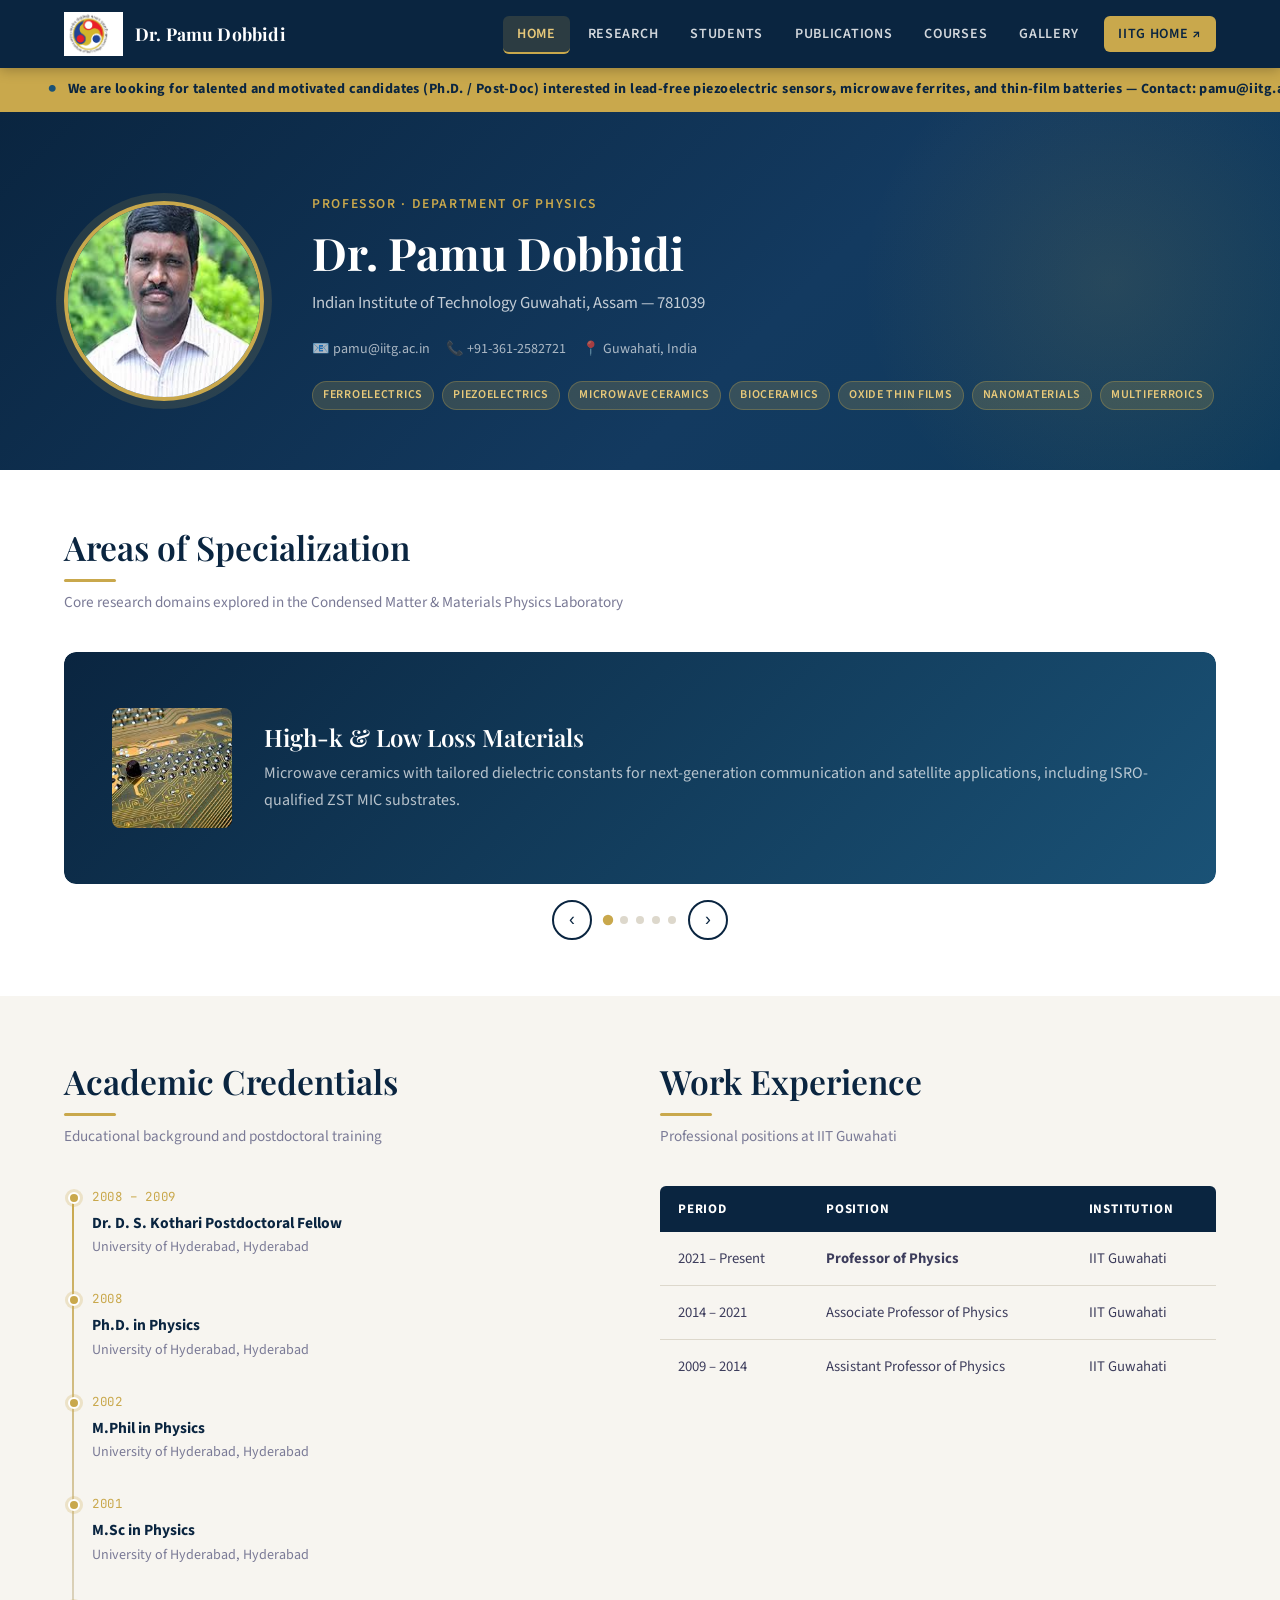
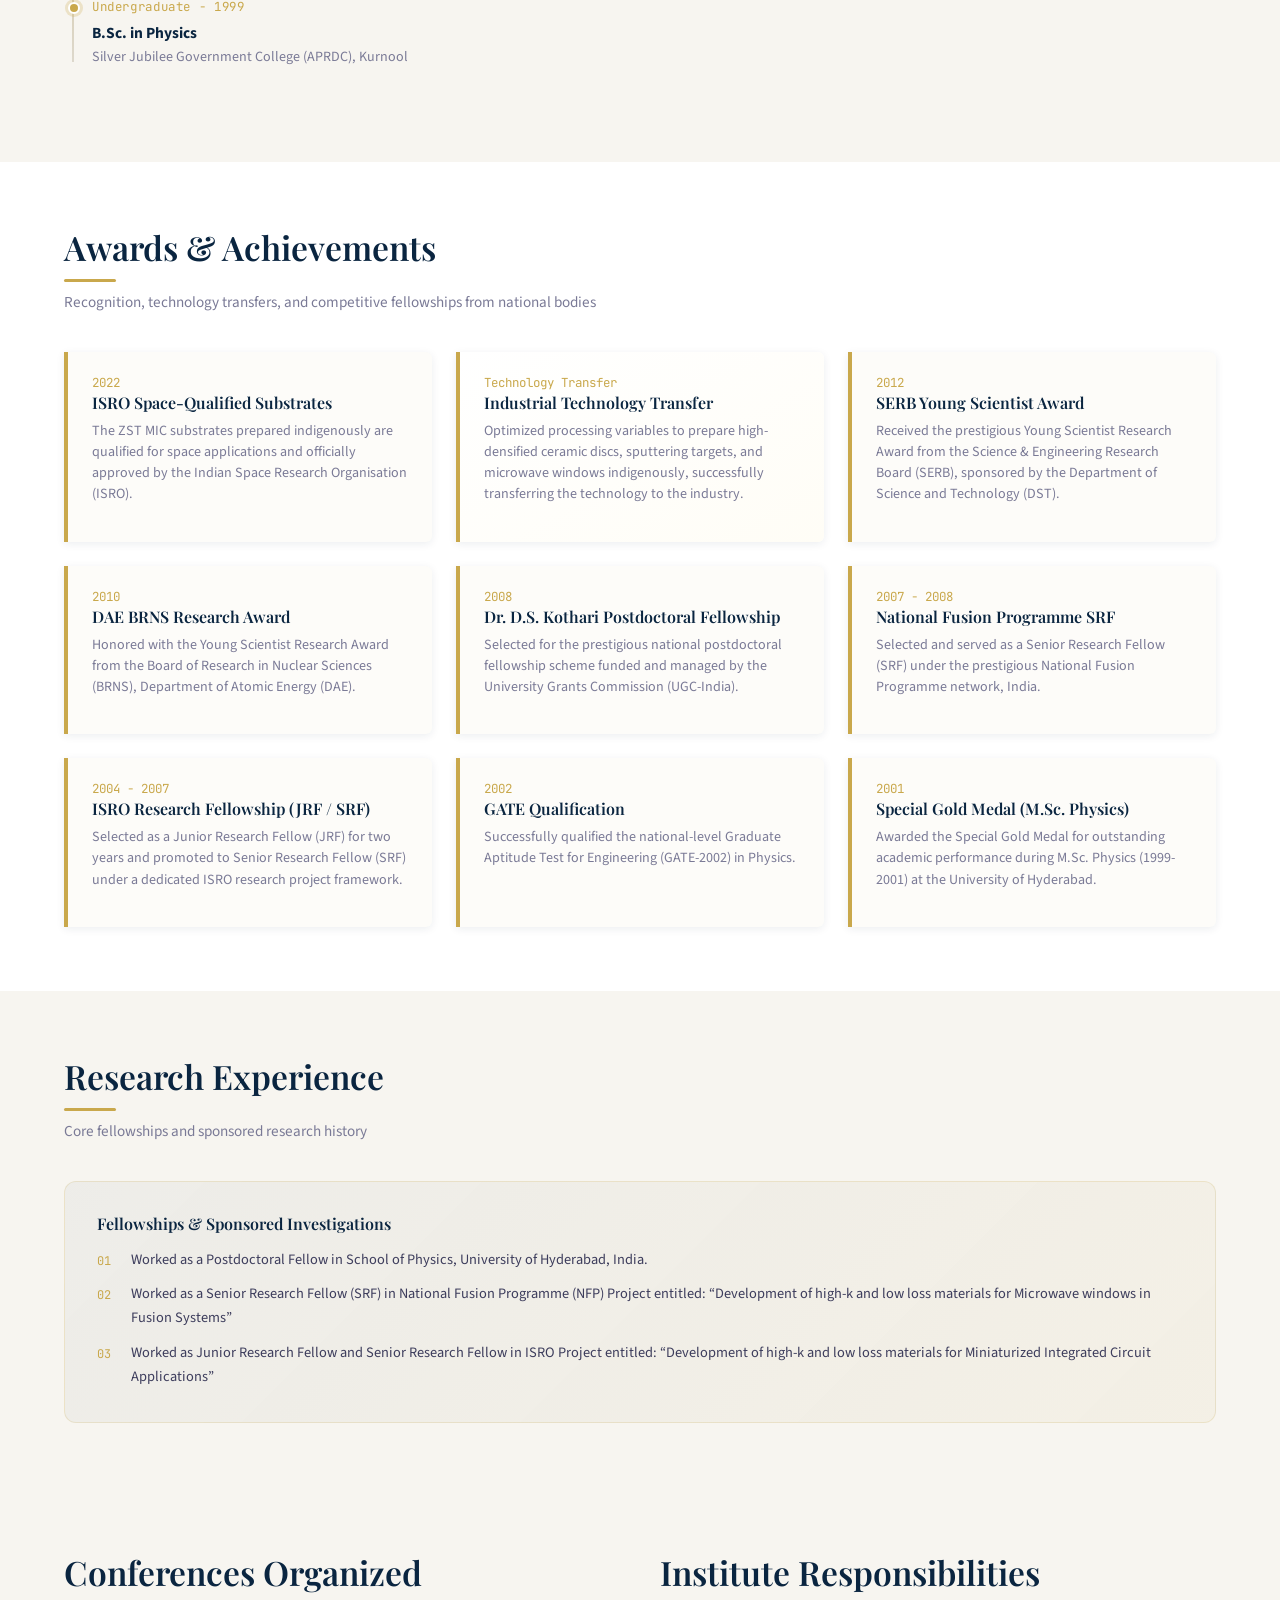
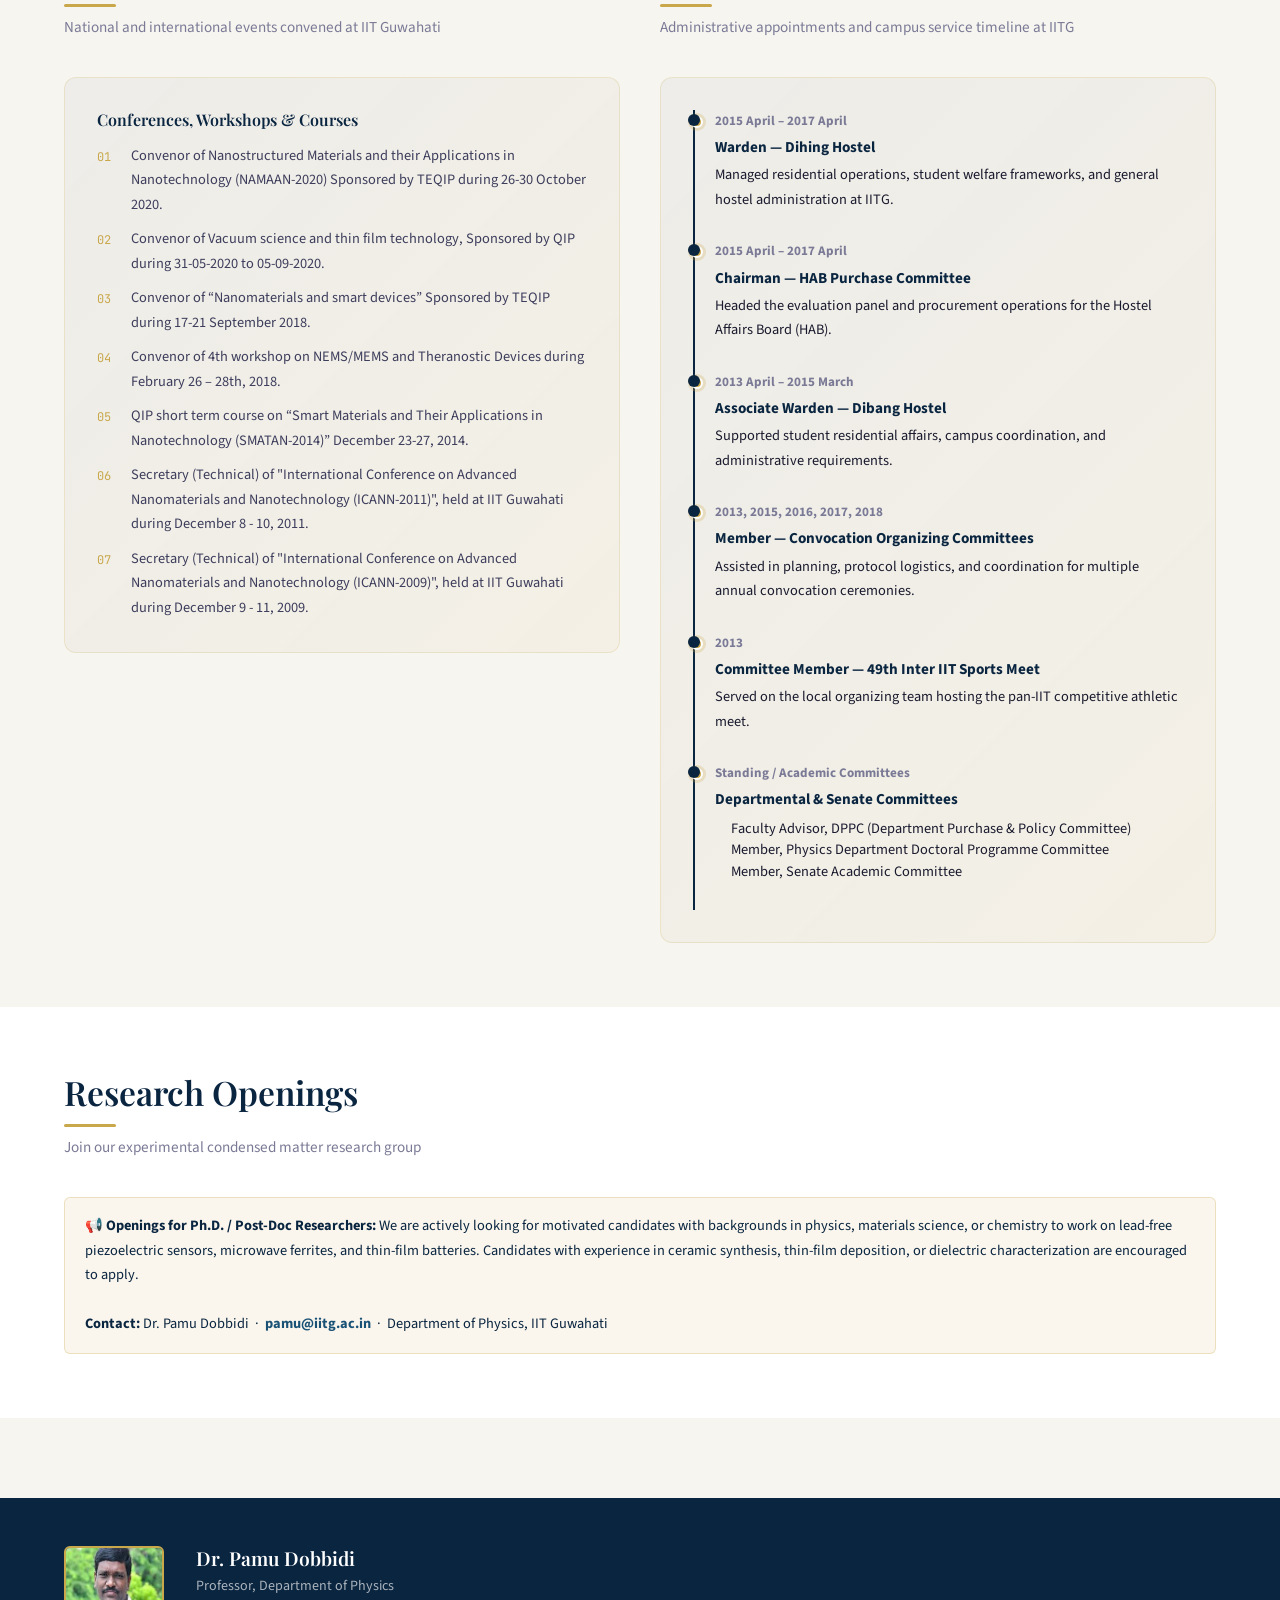
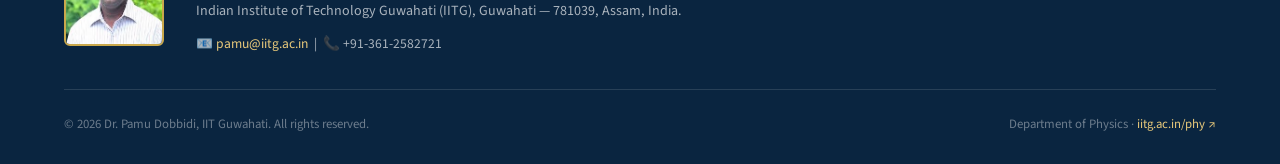
==== commit 88ad3951: "Second commit" ====
--- a/index.html
+++ b/index.html
@@ -82,6 +82,7 @@
             <span class="tag">Bioceramics</span>
             <span class="tag">Oxide Thin Films</span>
             <span class="tag">Nanomaterials</span>
+            <span class="tag">Multiferroics</span>
           </div>
         </div>
       </div>
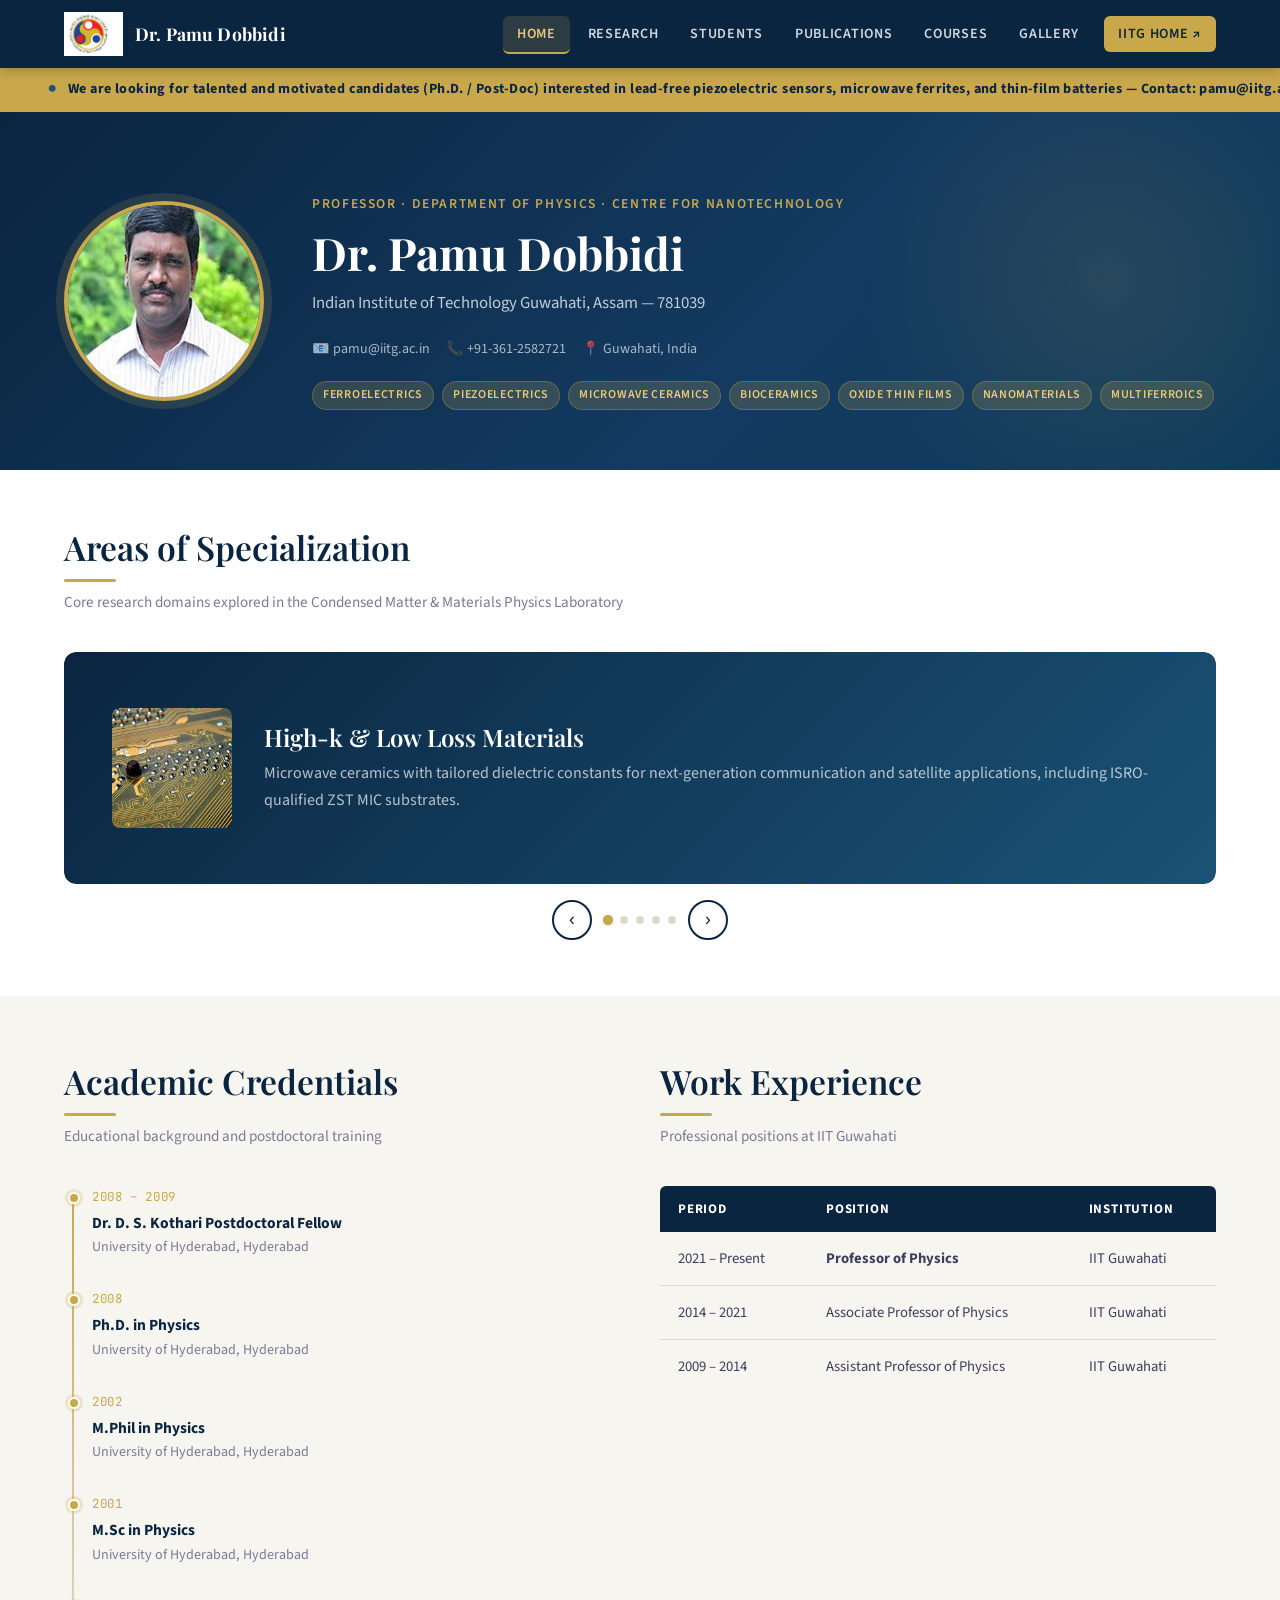
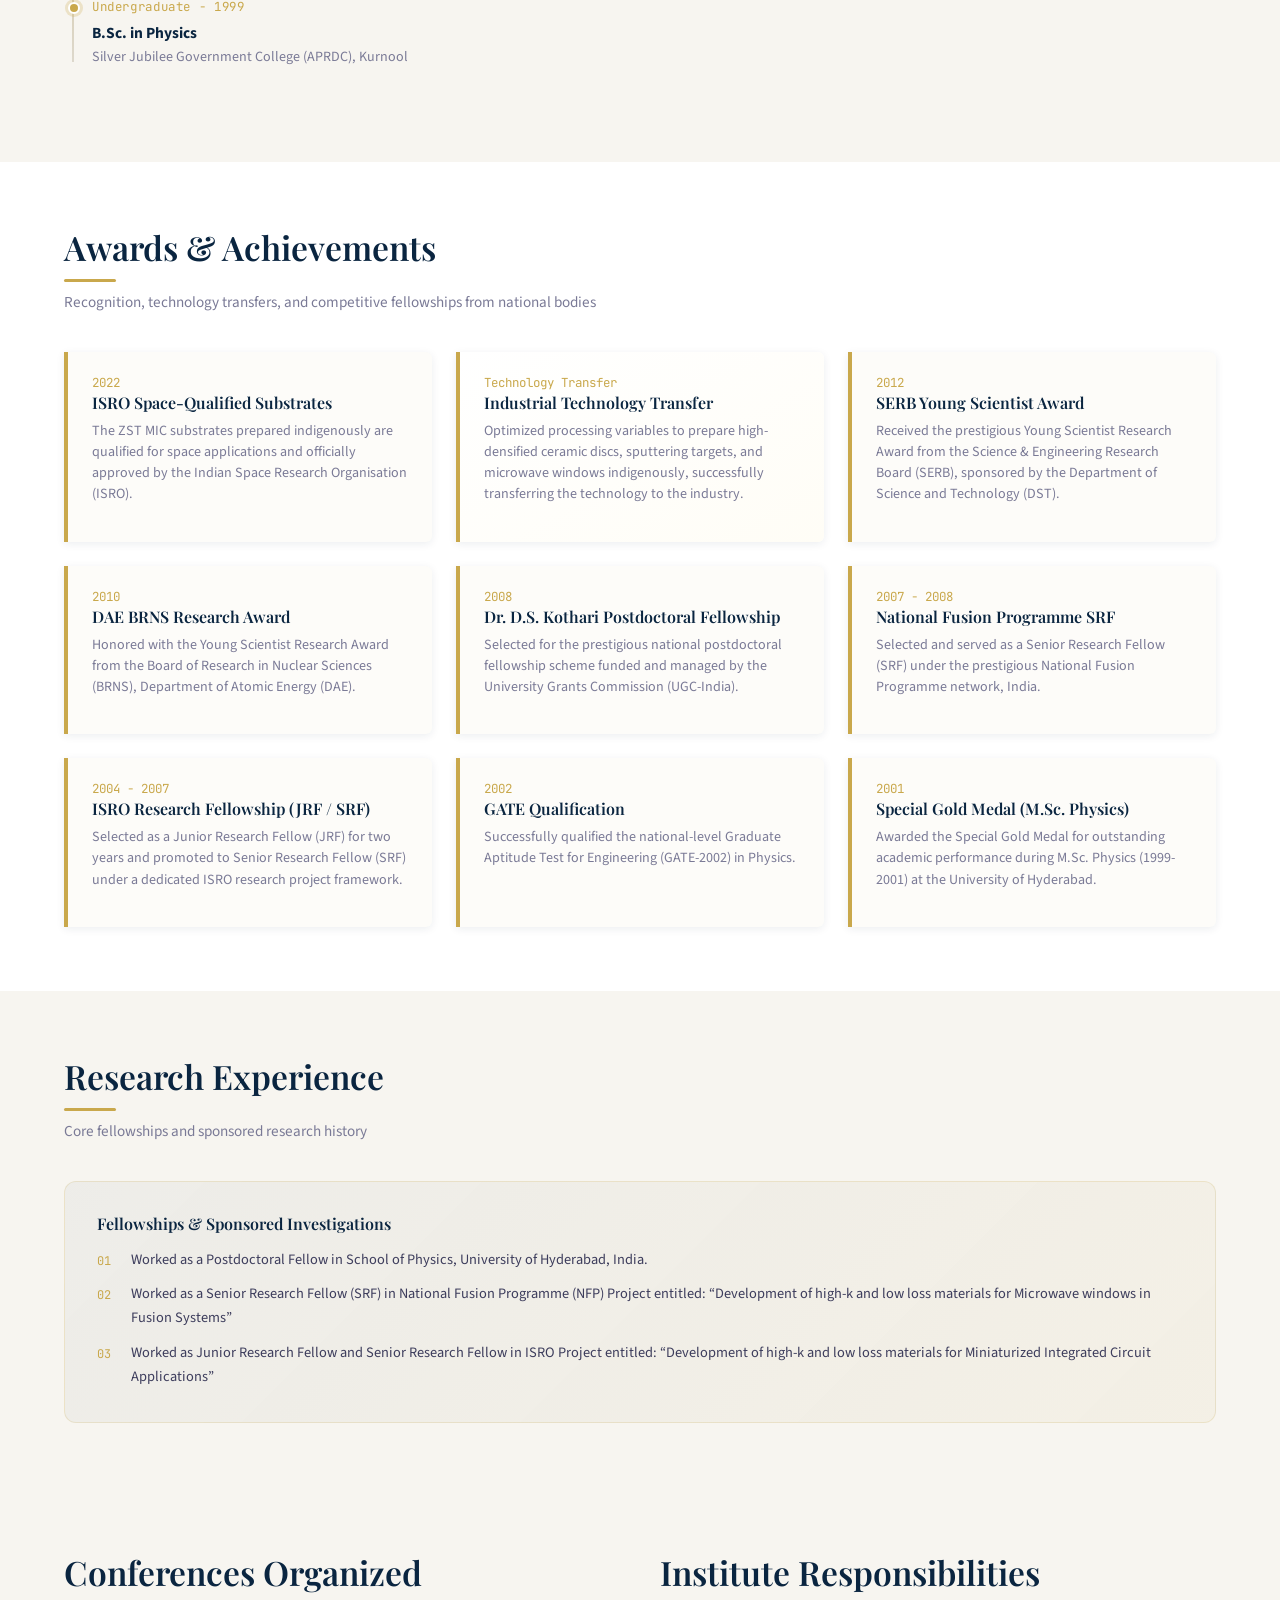
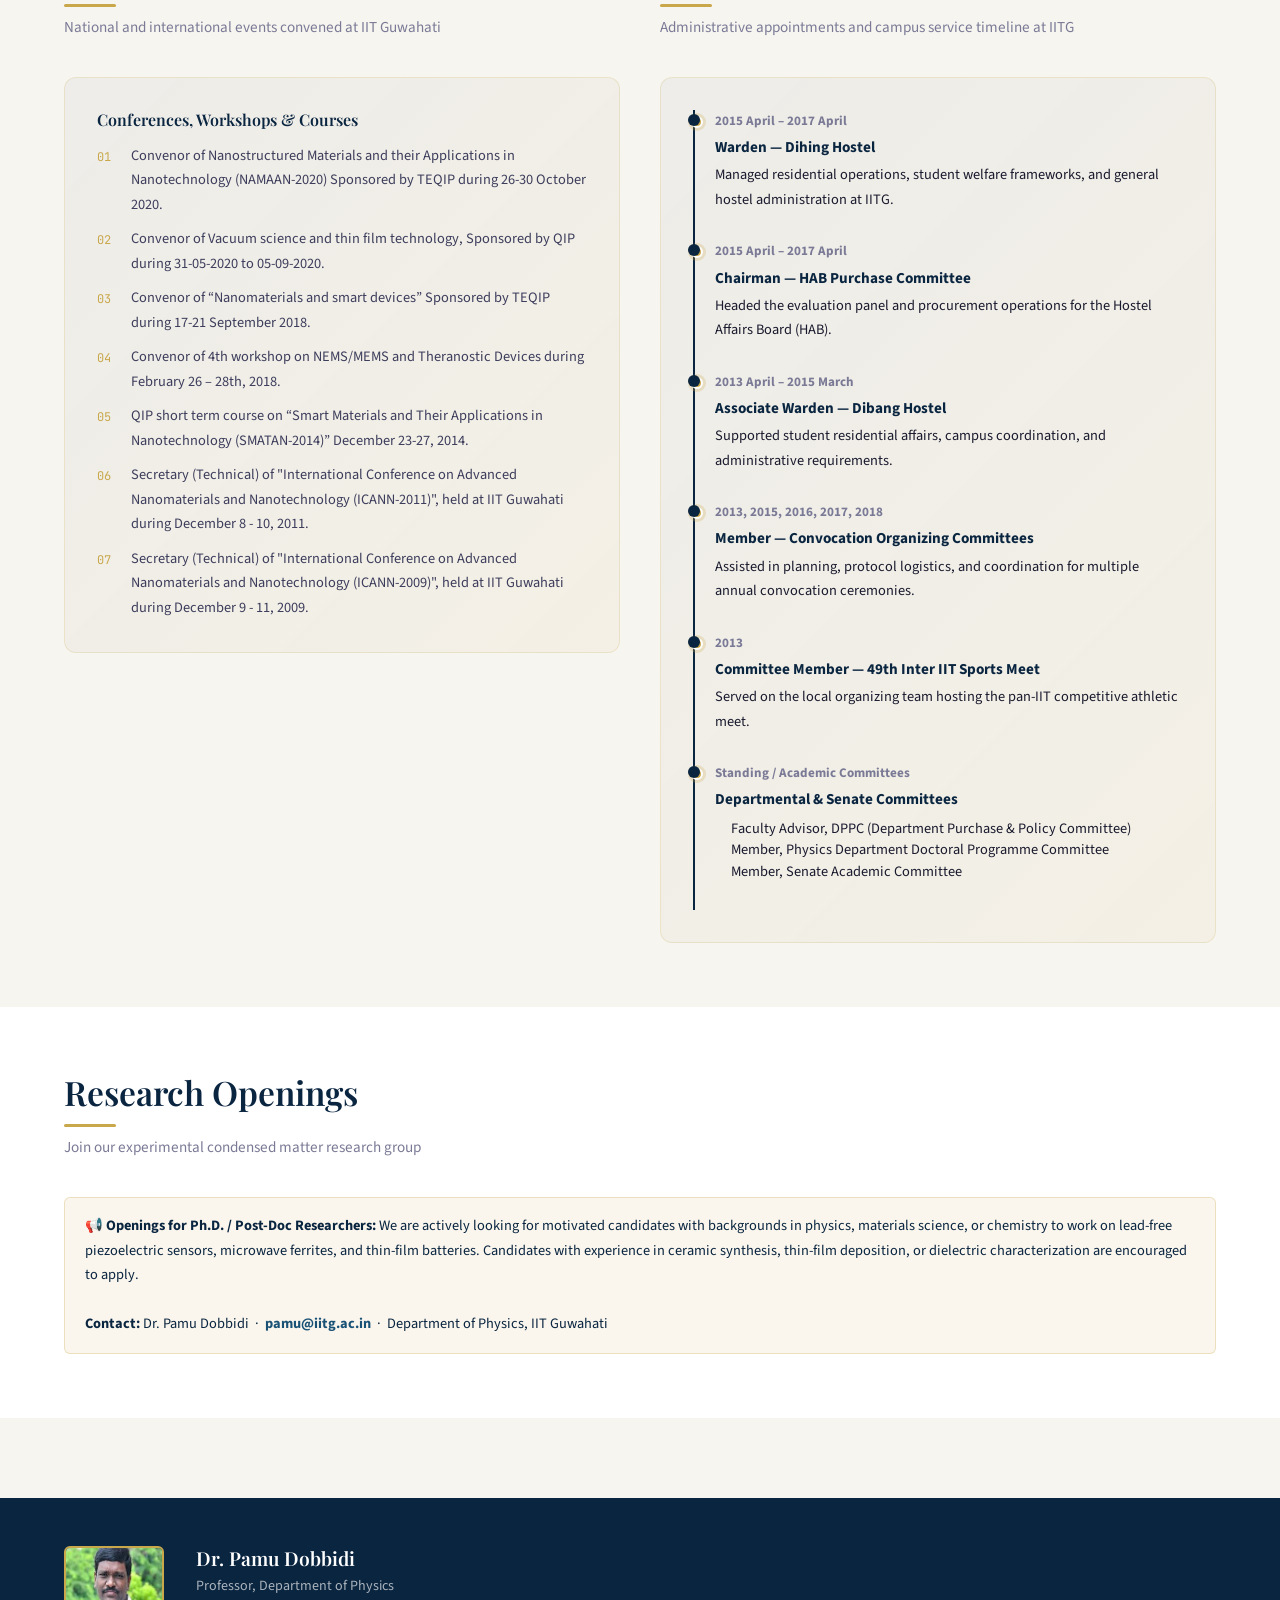
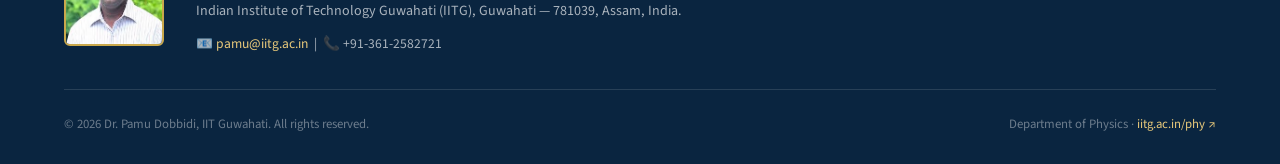
==== commit a4b1780b: "Updated" ====
--- a/index.html
+++ b/index.html
@@ -67,7 +67,7 @@
       <div class="hero-content">
         <img src="Images/Pamu.jpg" alt="Dr. Pamu Dobbidi" class="hero-photo" />
         <div class="hero-text">
-          <p class="designation">Professor · Department of Physics</p>
+          <p class="designation">Professor · Department of Physics · Centre for Nanotechnology</p>
           <h1>Dr. Pamu Dobbidi</h1>
           <p class="dept">Indian Institute of Technology Guwahati, Assam — 781039</p>
           <div class="contact-row">
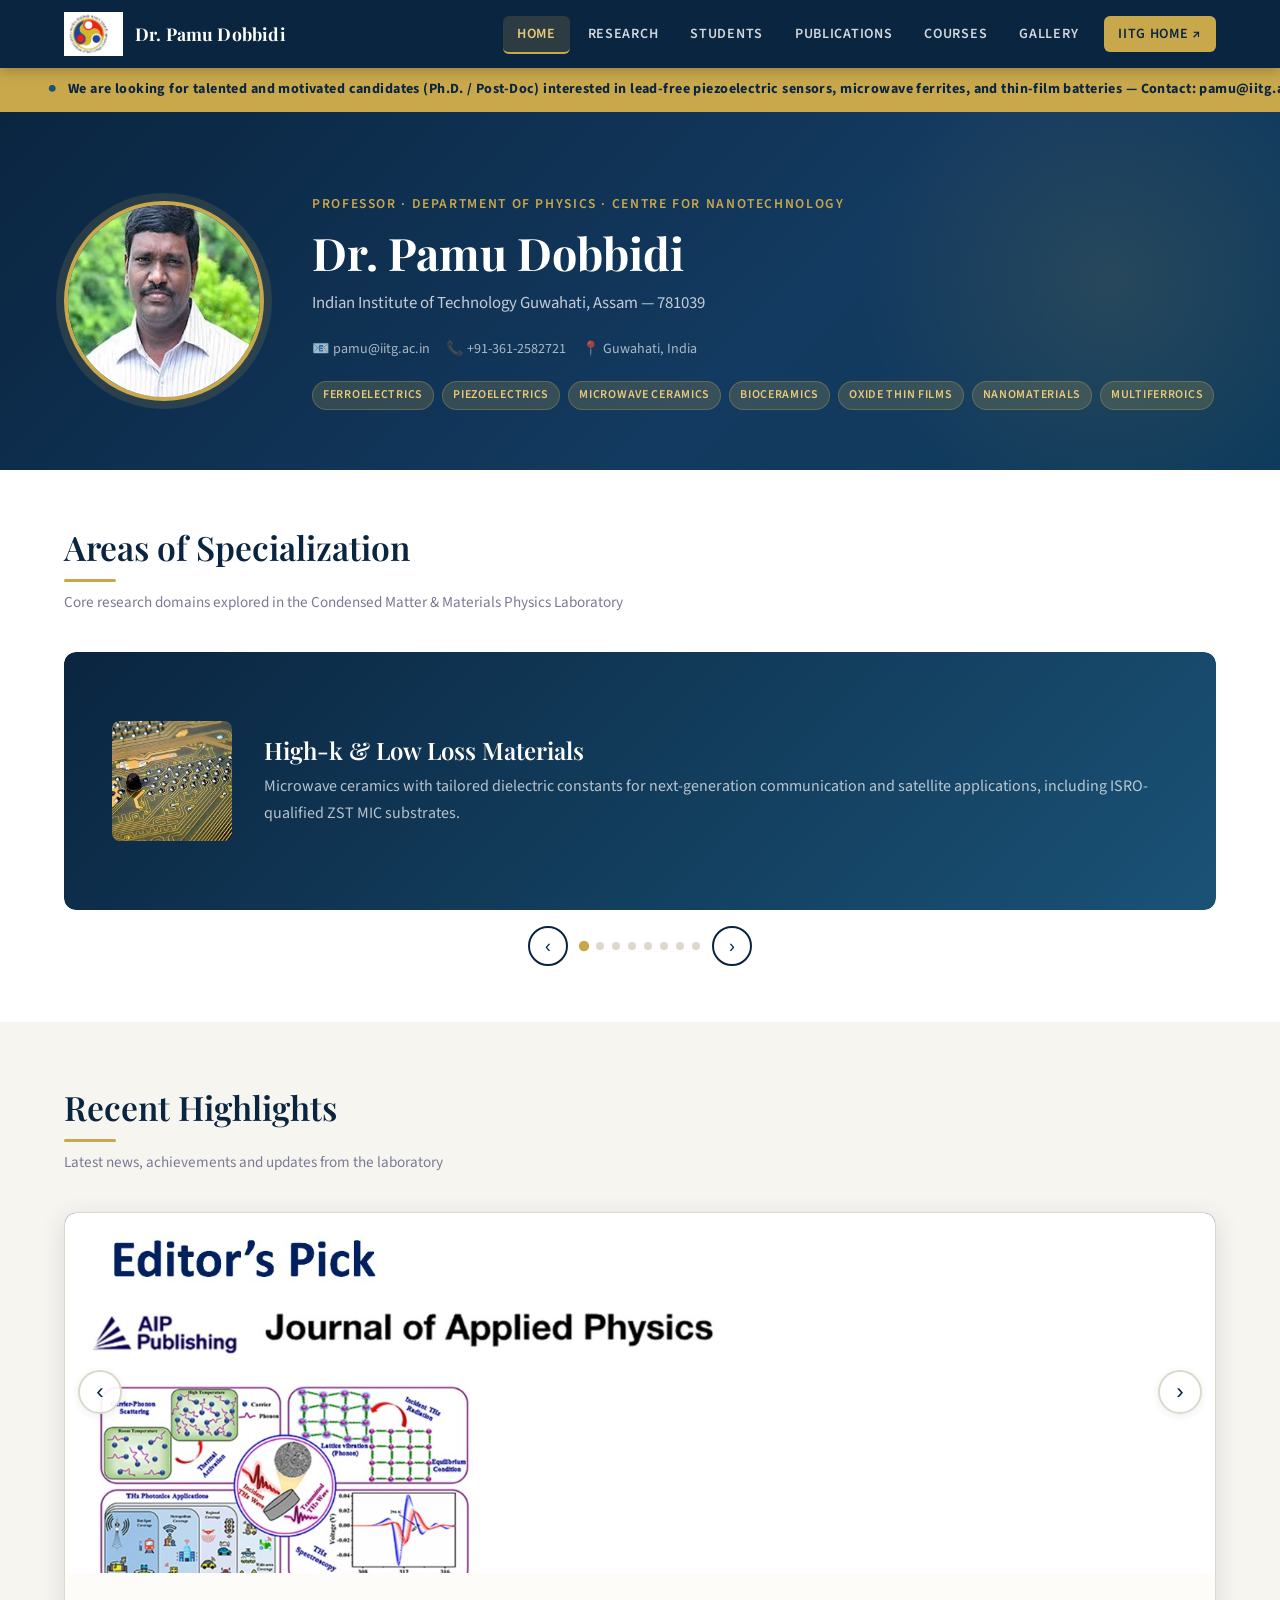
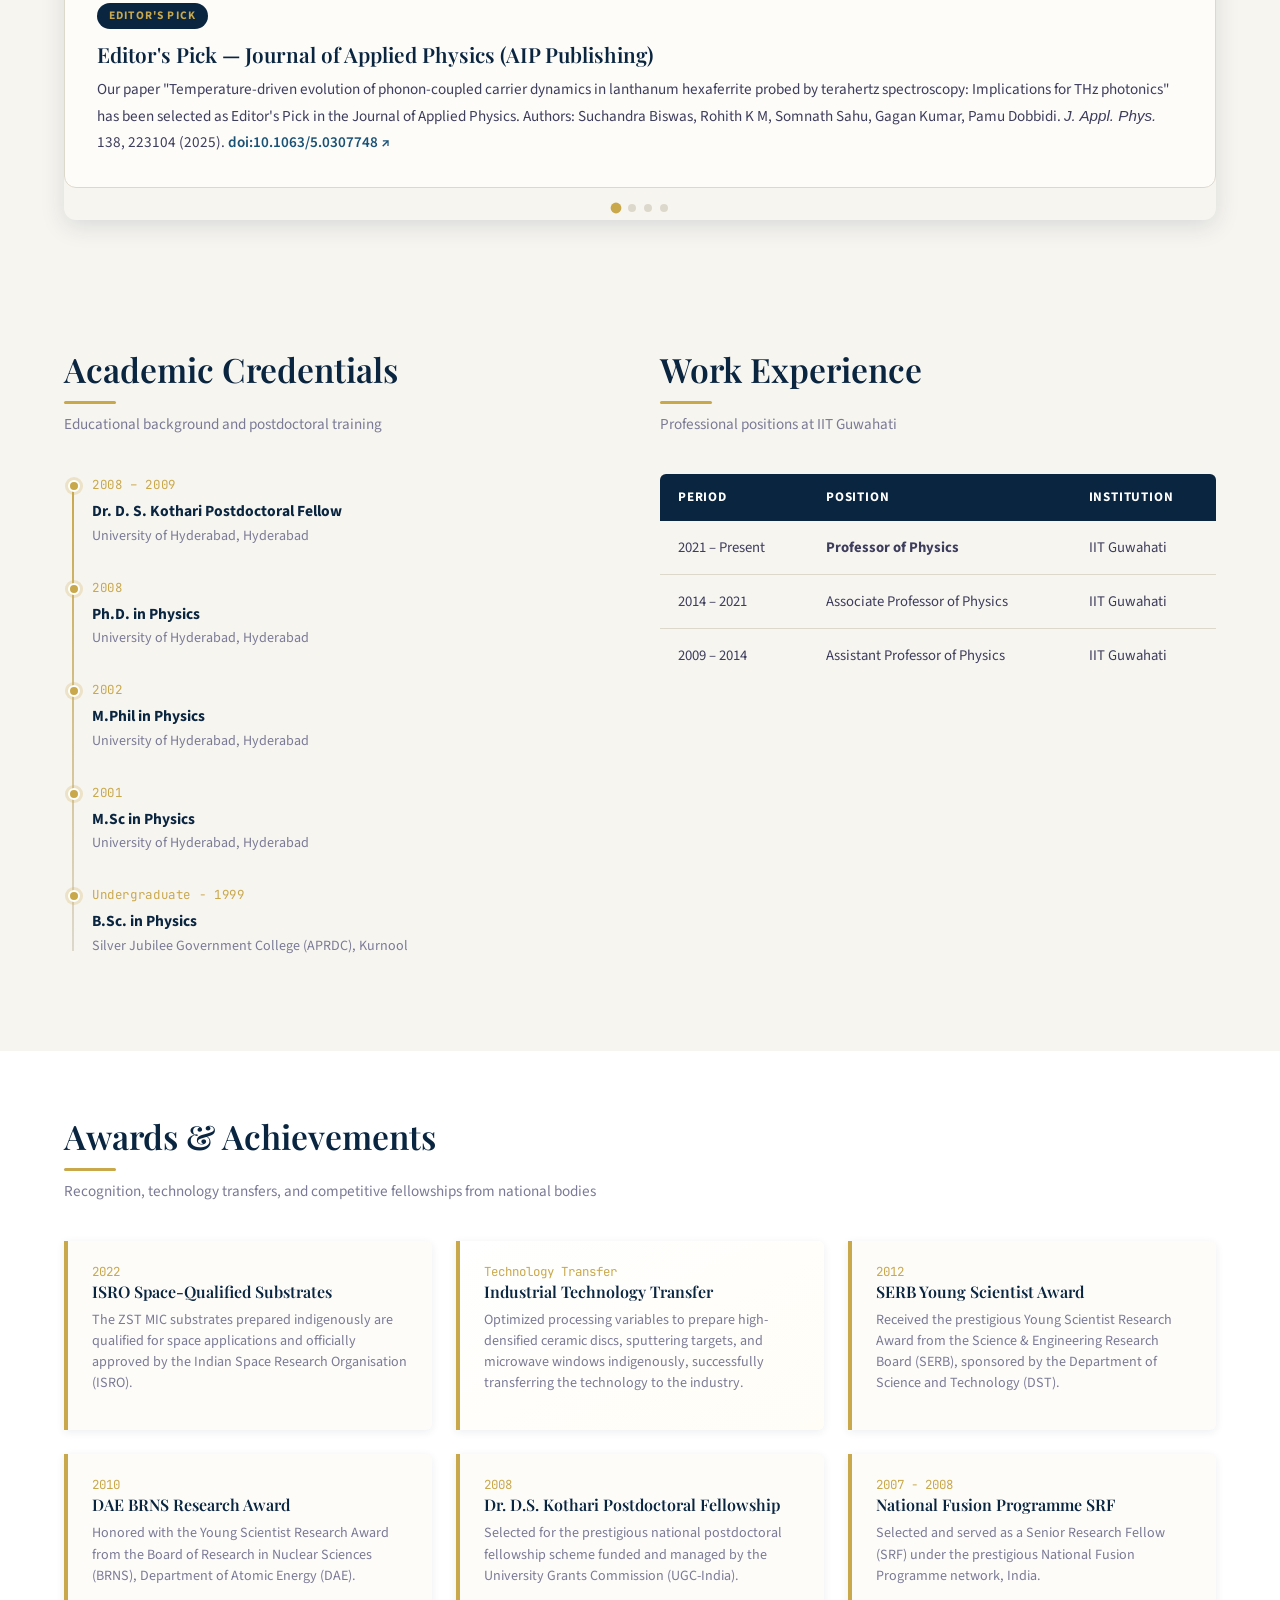
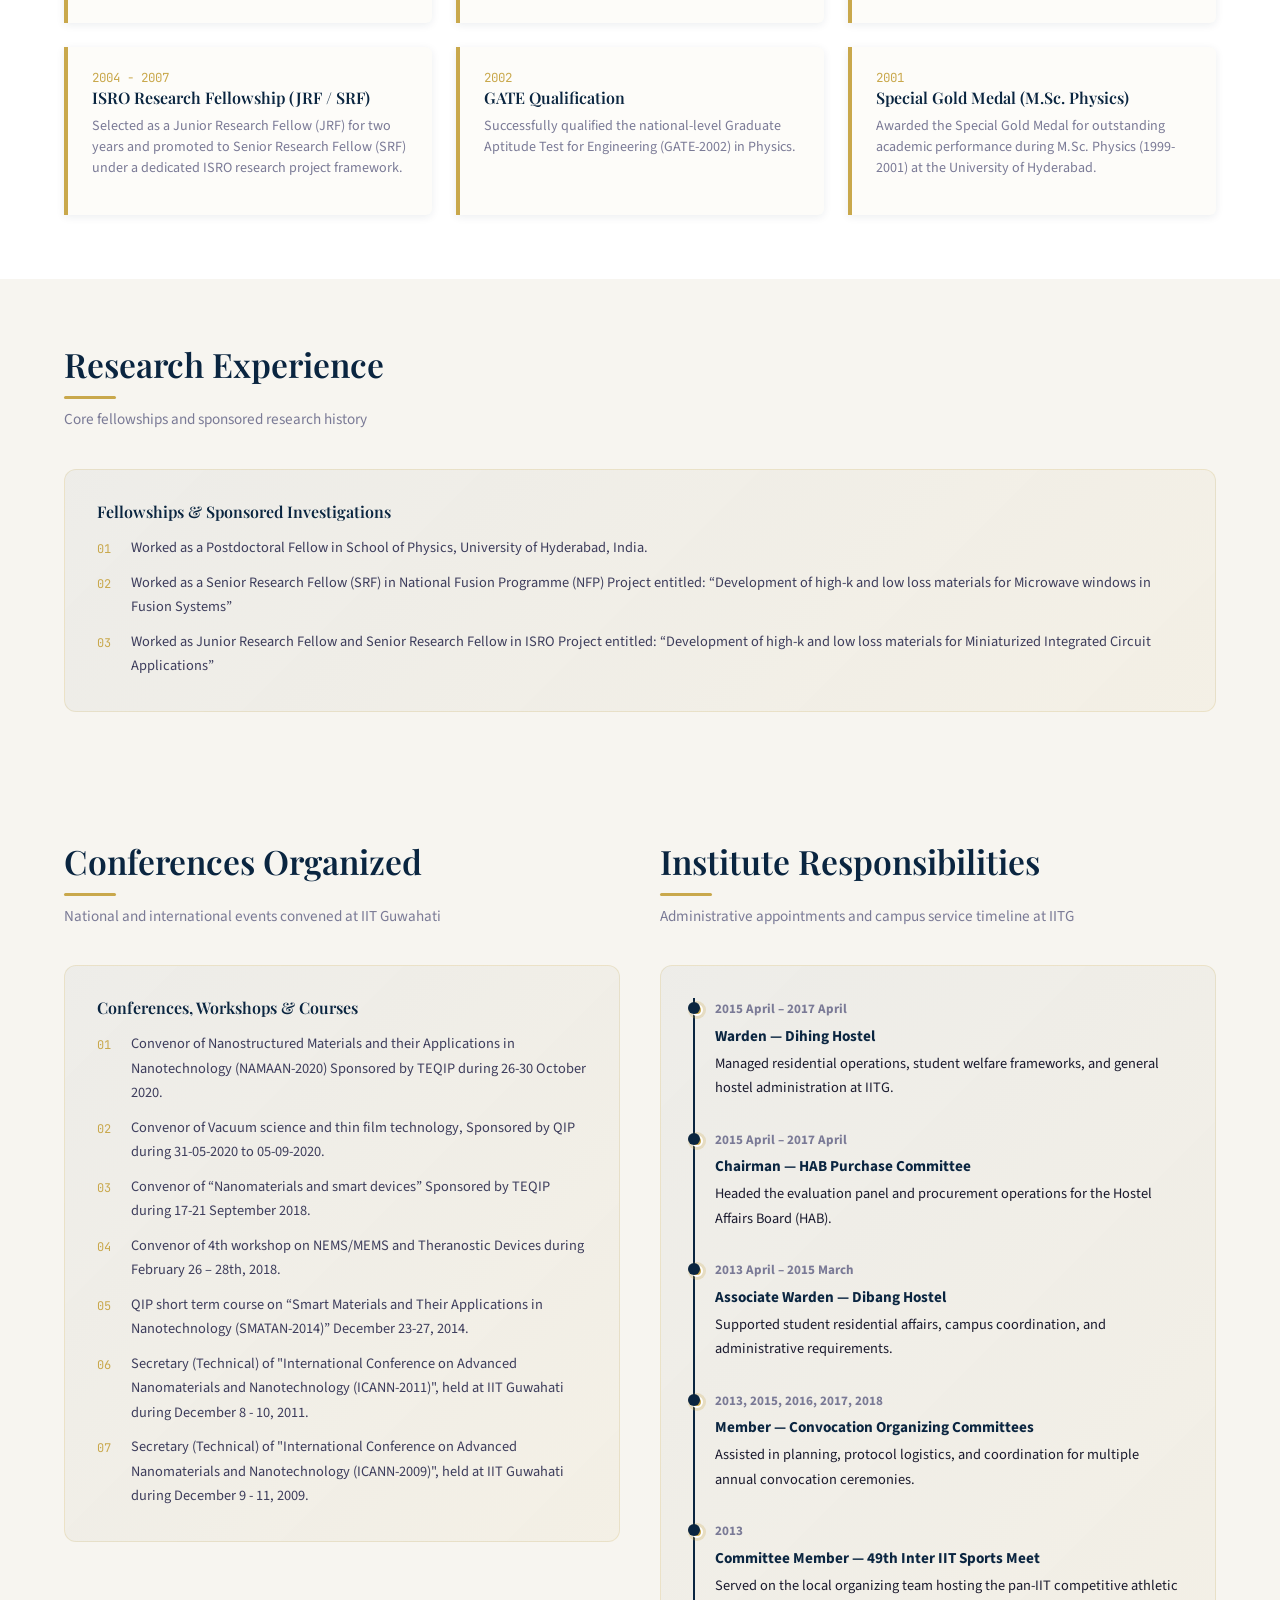
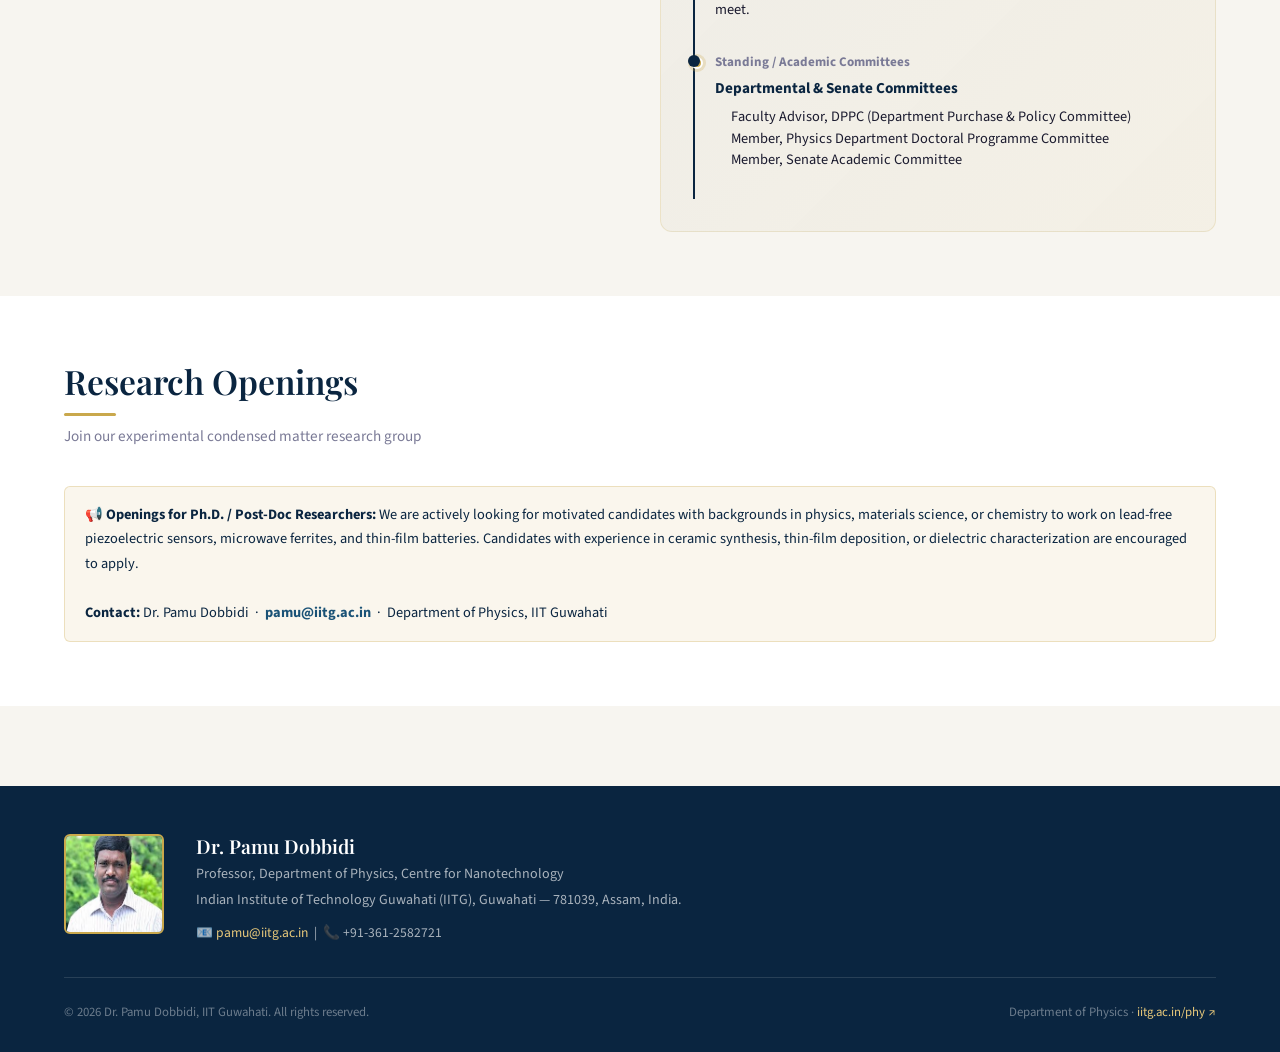
==== commit 6446d276: "Friday Update" ====
--- a/index.html
+++ b/index.html
@@ -1,11 +1,17 @@
 <!DOCTYPE html>
 <html lang="en">
+
 <head>
   <meta charset="UTF-8" />
   <meta name="viewport" content="width=device-width, initial-scale=1.0" />
   <title>Dr. Pamu Dobbidi | Professor of Physics, IIT Guwahati</title>
   <link rel="stylesheet" href="styles.css" />
+  <link rel="icon" type="image/x-icon" href="Images/favicon.ico" />
+  <link rel="icon" type="image/png" sizes="32x32" href="Images/favicon-32x32.png" />
+  <link rel="icon" type="image/png" sizes="16x16" href="Images/favicon-16x16.png" />
+  <link rel="apple-touch-icon" sizes="180x180" href="Images/apple-touch-icon.png" />
 </head>
+
 <body>
 
   <!-- ═══ DESKTOP NAVBAR ═══ -->
@@ -56,8 +62,10 @@
   <!-- ═══ ANNOUNCEMENT TICKER ═══ -->
   <div class="ticker-wrap" aria-label="Announcements">
     <div class="ticker-inner">
-      <span class="ticker-item">We are looking for talented and motivated candidates (Ph.D. / Post-Doc) interested in lead-free piezoelectric sensors, microwave ferrites, and thin-film batteries — Contact: pamu@iitg.ac.in</span>
-      <span class="ticker-item">We are looking for talented and motivated candidates (Ph.D. / Post-Doc) interested in lead-free piezoelectric sensors, microwave ferrites, and thin-film batteries — Contact: pamu@iitg.ac.in</span>
+      <span class="ticker-item">We are looking for talented and motivated candidates (Ph.D. / Post-Doc) interested in
+        lead-free piezoelectric sensors, microwave ferrites, and thin-film batteries — Contact: pamu@iitg.ac.in</span>
+      <span class="ticker-item">We are looking for talented and motivated candidates (Ph.D. / Post-Doc) interested in
+        lead-free piezoelectric sensors, microwave ferrites, and thin-film batteries — Contact: pamu@iitg.ac.in</span>
     </div>
   </div>
 
@@ -98,49 +106,93 @@
         <div class="carousel-track" id="carouselTrack">
           <div class="carousel-slide">
             <div class="slide-image-container">
-                <img src="Images/LowLossMaterials.jpg" alt="High-K and Low Loss Materials " class="slide-img">
+              <img src="Images/LowLossMaterials.jpg" alt="High-K and Low Loss Materials " class="slide-img">
             </div>
             <div class="slide-content">
               <h3>High-k &amp; Low Loss Materials</h3>
-              <p>Microwave ceramics with tailored dielectric constants for next-generation communication and satellite applications, including ISRO-qualified ZST MIC substrates.</p>
-            </div>
-          </div>
-          <div class="carousel-slide">
-            <div class="slide-image-container">
-                <img src="Images/PiezoElectrics.jpg" alt="Ferroelectrics and Piezoelectrics" class="slide-img">
+              <p>Microwave ceramics with tailored dielectric constants for next-generation communication and satellite
+                applications, including ISRO-qualified ZST MIC substrates.</p>
+            </div>
+          </div>
+          <div class="carousel-slide">
+            <div class="slide-image-container">
+              <img src="Images/PiezoElectrics.jpg" alt="Ferroelectrics and Piezoelectrics" class="slide-img">
             </div>
             <div class="slide-content">
               <h3>Ferroelectrics and Piezoelectrics</h3>
-              <p>Development of lead-free piezoelectric sensors, actuators, and energy harvesting materials using BNT and KNN-based systems for sustainable electronics.</p>
-            </div>
-          </div>
-          <div class="carousel-slide">
-            <div class="slide-image-container">
-                <img src="Images/microwaveferrites.jpg" alt="Bioceramics and Microwave Ferrites" class="slide-img">
+              <p>Development of lead-free piezoelectric sensors, actuators, and energy harvesting materials using BNT
+                and KNN-based systems for sustainable electronics.</p>
+            </div>
+          </div>
+          <div class="carousel-slide">
+            <div class="slide-image-container">
+              <img src="Images/microwaveferrites.jpg" alt="Bioceramics and Microwave Ferrites" class="slide-img">
             </div>
             <div class="slide-content">
               <h3>Bioceramics &amp; Microwave Ferrites</h3>
-              <p>Synthesis and characterization of biologically compatible ceramic materials for medical implants alongside spinel and hexagonal ferrite systems for microwave absorption.</p>
-            </div>
-          </div>
-          <div class="carousel-slide">
-            <div class="slide-image-container">
-                <img src="Images/semiconductor.jpg" alt="Oxide Thin Films & Semiconductors Research" class="slide-img">
+              <p>Synthesis and characterization of biologically compatible ceramic materials for medical implants
+                alongside spinel and hexagonal ferrite systems for microwave absorption.</p>
+            </div>
+          </div>
+          <div class="carousel-slide">
+            <div class="slide-image-container">
+              <img src="Images/semiconductor.jpg" alt="Oxide Thin Films & Semiconductors Research" class="slide-img">
             </div>
             <div class="slide-content">
               <h3>Oxide Thin Films &amp; SemiConductors</h3>
-              <p>Advanced fabrication and electronic tuning of wide-bandgap metal oxide semiconductors and heterostructures, focusing on transparent conducting oxides (TCOs), thin-film transistors (TFTs), and next-generation energy storage components like thin-film batteries.</p>
-            </div>
-          </div>
-          <div class="carousel-slide">
-            <div class="slide-image-container">
-                <img src="Images/nanomaterials.jpg" alt="Nanomaterials" class="slide-img">
+              <p>Advanced fabrication and electronic tuning of wide-bandgap metal oxide semiconductors and
+                heterostructures, focusing on transparent conducting oxides (TCOs), thin-film transistors (TFTs), and
+                next-generation energy storage components like thin-film batteries.</p>
+            </div>
+          </div>
+          <div class="carousel-slide">
+            <div class="slide-image-container">
+              <img src="Images/nanomaterials.jpg" alt="Nanomaterials" class="slide-img">
             </div>
             <div class="slide-content">
               <h3>Nanomaterials</h3>
-              <p>Pulsed laser deposition and sol-gel techniques for functional synthesis of nanostructured semiconductors for energy storage applications.</p>
-            </div>
-          </div>
+              <p>Pulsed laser deposition and sol-gel techniques for functional synthesis of nanostructured
+                semiconductors for energy storage applications.</p>
+            </div>
+          </div>
+
+          <div class="carousel-slide">
+            <div class="slide-image-container">
+              <img src="Images/rfsputtering.jpg" alt="rfsputtering" class="slide-img">
+            </div>
+            <div class="slide-content">
+              <h3>Development of Corrosion Resistant using PVD Techniques (RF Sputtering)</h3>
+              <p> Corrosion-resistant coatings applied via Radio Frequency (RF) sputtering are essential for protecting
+                structural materials from harsh environmental and chemical degradation.</p>
+            </div>
+          </div>
+
+          <div class="carousel-slide">
+            <div class="slide-image-container">
+              <img src="Images/multiferroics.jpg" alt="multiferroic materials" class="slide-img">
+            </div>
+            <div class="slide-content">
+              <h3>Multiferroic materials</h3>
+              <p> These are compounds that combine two or more ferroic properties, such as ferroelectricity and
+                ferromagnetism. Their unique ability to couple electric and magnetic orders makes them highly valuable
+                for next-generation memory devices, sensors, and energy-efficient electronics.</p>
+            </div>
+          </div>
+
+          <div class="carousel-slide">
+            <div class="slide-image-container">
+              <img src="Images/indigeous.jpg" alt="Indi Materials" class="slide-img">
+            </div>
+            <div class="slide-content">
+              <h3>Indigenously Fabricated Sputtering Targets</h3>
+              <p>In-house development and fabrication of high-density ceramic sputtering targets for RF magnetron
+                sputtering systems. Targets include oxide ceramics such as KNN, BNT, ZST, MgTiO₃, and
+                hydroxyapatite,enabling cost-effective and customized thin-film deposition for research and industrial
+                applications.Technology successfully transferred to M/s Advanced Process Technology Pvt Ltd, Pune and
+                M/s Jai Bharath Enterprises, Hyderabad.</p>
+            </div>
+          </div>
+
         </div>
       </div>
       <div class="carousel-controls">
@@ -148,6 +200,93 @@
         <div class="carousel-dots" id="carouselDots"></div>
         <button class="carousel-btn" id="nextBtn" aria-label="Next">&#8250;</button>
       </div>
+    </div>
+  </section>
+
+  <!-- ═══ RECENT HIGHLIGHTS ═══ -->
+  <section class="section">
+    <div class="container">
+      <h2 class="section-title">Recent Highlights</h2>
+      <p class="section-sub">Latest news, achievements and updates from the laboratory</p>
+
+      <div class="highlights-carousel">
+        <!-- Track -->
+        <div class="highlights-track" id="highlightsTrack">
+
+          <div class="highlight-slide">
+            <div class="highlight-img-wrap" style="height: 360px;">
+              <img src="Images/editorspick.jpeg" alt="Editor's Pick - Journal of Applied Physics"
+                style="object-position: top center;" />
+            </div>
+            <div class="highlight-text">
+              <span class="highlight-tag">Editor's Pick</span>
+              <h4>Editor's Pick — Journal of Applied Physics (AIP Publishing)</h4>
+              <p>Our paper "Temperature-driven evolution of phonon-coupled carrier dynamics in lanthanum hexaferrite
+                probed by terahertz spectroscopy: Implications for THz photonics" has been selected as Editor's Pick in
+                the Journal of Applied Physics. Authors: Suchandra Biswas, Rohith K M, Somnath Sahu, Gagan Kumar, Pamu
+                Dobbidi. <em>J. Appl. Phys.</em> 138, 223104 (2025). <a href="https://doi.org/10.1063/5.0307748"
+                  target="_blank" style="color:var(--iitg-blue-lt); font-weight:600;">doi:10.1063/5.0307748 ↗</a></p>
+            </div>
+          </div>
+
+          <div class="highlight-slide">
+            <div class="highlight-img-wrap" style="height: 360px; background: #f0f0f0 ;">
+              <img src="Images/Ganesh.png" alt="Ganesh Motupalli at NIMS Japan"
+                style="width:100%; height:100%; object-fit: contain; object-position: center;" />
+            </div>
+            <div class="highlight-text">
+              <span class="highlight-tag">Student Achievement</span>
+              <h4>Ganesh Motupalli Selected for LOTUS Program 2025 — NIMS, Japan</h4>
+              <p>Congratulations to Ganesh Motupalli on being selected for the prestigious LOTUS Program 2025. He is
+                currently serving as an exchange research scholar at the National Institute for Materials Science
+                (NIMS), Japan — one of the world's leading materials research institutions.</p>
+            </div>
+          </div>
+          <div class="highlight-slide">
+            <div class="highlight-img-wrap" style="height: 360px;">
+              <img src="Images/highlight3.jpg" alt="Journal of Applied Physics - Hexaferrite Paper"
+                style="object-fit: contain; object-position: center; background: #fff;" />
+            </div>
+            <div class="highlight-text">
+              <span class="highlight-tag">Journal Publication</span>
+              <h4>Published in Journal of Applied Physics — AIP Publishing (2023)</h4>
+              <p>Our paper "Unlocking the potential of hexaferrite–spinel ferrite composites: Microstructure-induced colossal permittivity and relaxation phenomena" has been published in the Journal of Applied Physics.Authors: Hodam Karnajit Singh, Prajna P. Mohapatra, Subingya Pandey, and Pamu Dobbidi. <em>J. Appl. Phys.</em> 134, 194103  (2023). <a href="https://doi.org/10.1063/5.0168293" target="_blank" style="color:var(--iitg-blue-lt); font-weight:600;">doi:10.1063/5.0168293 ↗</a></p>
+            </div>
+          </div>
+
+          <div class="highlight-slide">
+            <div class="highlight-img-wrap" style="height: 360px;">
+              <img src="Images/highlight4.jpg" alt="Surface and Coatings Technology - Elsevier"
+                style="object-fit: contain; object-position: center; background: #fff;" />
+            </div>
+            <div class="highlight-text">
+              <span class="highlight-tag">Journal Publication</span>
+              <h4>Published in Surface &amp; Coatings Technology — Elsevier (2024)</h4>
+              <p>Our paper has been published in Surface and Coatings Technology (Elsevier). Authors: V.J.S.N. Prasad, Franco Mayanglambam, P.N.V.V.L. Pramila Rani, and Pamu Dobbidi. <em>Surface and Coatings Technology</em>, 493, 131203 (2024). <a href="https://doi.org/10.1016/j.surfcoat.2024.131203" target="_blank" style="color:var(--iitg-blue-lt); font-weight:600;">doi:10.1016/j.surfcoat.2024.131203↗</a></p>
+            </div>
+          </div>
+        <!--  <div class="highlight-slide">
+            <div class="highlight-img-wrap">
+              <img src="Images/your-image-5.jpg" alt="Highlight 5" />
+            </div>
+            <div class="highlight-text">
+              <span class="highlight-tag">IEEE Conference</span>
+              <h4>Paper Presented at IEEE IVEC 2022, California</h4>
+              <p>Research on design of high-power S-band pulsed magnetron for linear accelerator systems presented at
+                the 23rd IEEE International Vacuum Electronics Conference, Monterey, California.</p>
+            </div>
+          </div>-->
+
+        </div><!-- end track -->
+
+        <!-- Prev / Next arrows -->
+        <button class="hl-arrow hl-prev" id="hlPrev" aria-label="Previous">&#8249;</button>
+        <button class="hl-arrow hl-next" id="hlNext" aria-label="Next">&#8250;</button>
+
+        <!-- Dots -->
+        <div class="hl-dots" id="hlDots"></div>
+      </div>
+
     </div>
   </section>
 
@@ -224,88 +363,99 @@
 
   <!-- ═══ AWARDS & ACHIEVEMENTS ═══ -->
   <section class="section" style="background: var(--bg-white);">
-  <div class="container">
-    <h2 class="section-title">Awards &amp; Achievements</h2>
-    <p class="section-sub">Recognition, technology transfers, and competitive fellowships from national bodies</p>
-    
-    <div class="grid-3">
-      <div class="award-card">
-        <div class="year">2022</div>
-        <h4>ISRO Space-Qualified Substrates</h4>
-        <p class="award-desc">The ZST MIC substrates prepared indigenously are qualified for space applications and officially approved by the Indian Space Research Organisation (ISRO).</p>
-      </div>
-
-      <div class="award-card highlight-card">
-        <div class="year">Technology Transfer</div>
-        <h4>Industrial Technology Transfer</h4>
-        <p class="award-desc">Optimized processing variables to prepare high-densified ceramic discs, sputtering targets, and microwave windows indigenously, successfully transferring the technology to the industry.</p>
-      </div>
-
-      <div class="award-card">
-        <div class="year">2012</div>
-        <h4>SERB Young Scientist Award</h4>
-        <p class="award-desc">Received the prestigious Young Scientist Research Award from the Science & Engineering Research Board (SERB), sponsored by the Department of Science and Technology (DST).</p>
-      </div>
-
-      <div class="award-card">
-        <div class="year">2010</div>
-        <h4>DAE BRNS Research Award</h4>
-        <p class="award-desc">Honored with the Young Scientist Research Award from the Board of Research in Nuclear Sciences (BRNS), Department of Atomic Energy (DAE).</p>
-      </div>
-
-      <div class="award-card">
-        <div class="year">2008</div>
-        <h4>Dr. D.S. Kothari Postdoctoral Fellowship</h4>
-        <p class="award-desc">Selected for the prestigious national postdoctoral fellowship scheme funded and managed by the University Grants Commission (UGC-India).</p>
-      </div>
-
-      <div class="award-card">
-        <div class="year">2007 - 2008</div>
-        <h4>National Fusion Programme SRF</h4>
-        <p class="award-desc">Selected and served as a Senior Research Fellow (SRF) under the prestigious National Fusion Programme network, India.</p>
-      </div>
-
-      <div class="award-card">
-        <div class="year">2004 - 2007</div>
-        <h4>ISRO Research Fellowship (JRF / SRF)</h4>
-        <p class="award-desc">Selected as a Junior Research Fellow (JRF) for two years and promoted to Senior Research Fellow (SRF) under a dedicated ISRO research project framework.</p>
-      </div>
-
-      <div class="award-card">
-        <div class="year">2002</div>
-        <h4>GATE Qualification</h4>
-        <p class="award-desc">Successfully qualified the national-level Graduate Aptitude Test for Engineering (GATE-2002) in Physics.</p>
-      </div>
-
-      <div class="award-card">
-        <div class="year">2001</div>
-        <h4>Special Gold Medal (M.Sc. Physics)</h4>
-        <p class="award-desc">Awarded the Special Gold Medal for outstanding academic performance during M.Sc. Physics (1999-2001) at the University of Hyderabad.</p>
-      </div>
-    </div>
-  </div>
+    <div class="container">
+      <h2 class="section-title">Awards &amp; Achievements</h2>
+      <p class="section-sub">Recognition, technology transfers, and competitive fellowships from national bodies</p>
+
+      <div class="grid-3">
+        <div class="award-card">
+          <div class="year">2022</div>
+          <h4>ISRO Space-Qualified Substrates</h4>
+          <p class="award-desc">The ZST MIC substrates prepared indigenously are qualified for space applications and
+            officially approved by the Indian Space Research Organisation (ISRO).</p>
+        </div>
+
+        <div class="award-card highlight-card">
+          <div class="year">Technology Transfer</div>
+          <h4>Industrial Technology Transfer</h4>
+          <p class="award-desc">Optimized processing variables to prepare high-densified ceramic discs, sputtering
+            targets, and microwave windows indigenously, successfully transferring the technology to the industry.</p>
+        </div>
+
+        <div class="award-card">
+          <div class="year">2012</div>
+          <h4>SERB Young Scientist Award</h4>
+          <p class="award-desc">Received the prestigious Young Scientist Research Award from the Science & Engineering
+            Research Board (SERB), sponsored by the Department of Science and Technology (DST).</p>
+        </div>
+
+        <div class="award-card">
+          <div class="year">2010</div>
+          <h4>DAE BRNS Research Award</h4>
+          <p class="award-desc">Honored with the Young Scientist Research Award from the Board of Research in Nuclear
+            Sciences (BRNS), Department of Atomic Energy (DAE).</p>
+        </div>
+
+        <div class="award-card">
+          <div class="year">2008</div>
+          <h4>Dr. D.S. Kothari Postdoctoral Fellowship</h4>
+          <p class="award-desc">Selected for the prestigious national postdoctoral fellowship scheme funded and managed
+            by the University Grants Commission (UGC-India).</p>
+        </div>
+
+        <div class="award-card">
+          <div class="year">2007 - 2008</div>
+          <h4>National Fusion Programme SRF</h4>
+          <p class="award-desc">Selected and served as a Senior Research Fellow (SRF) under the prestigious National
+            Fusion Programme network, India.</p>
+        </div>
+
+        <div class="award-card">
+          <div class="year">2004 - 2007</div>
+          <h4>ISRO Research Fellowship (JRF / SRF)</h4>
+          <p class="award-desc">Selected as a Junior Research Fellow (JRF) for two years and promoted to Senior Research
+            Fellow (SRF) under a dedicated ISRO research project framework.</p>
+        </div>
+
+        <div class="award-card">
+          <div class="year">2002</div>
+          <h4>GATE Qualification</h4>
+          <p class="award-desc">Successfully qualified the national-level Graduate Aptitude Test for Engineering
+            (GATE-2002) in Physics.</p>
+        </div>
+
+        <div class="award-card">
+          <div class="year">2001</div>
+          <h4>Special Gold Medal (M.Sc. Physics)</h4>
+          <p class="award-desc">Awarded the Special Gold Medal for outstanding academic performance during M.Sc. Physics
+            (1999-2001) at the University of Hyderabad.</p>
+        </div>
+      </div>
+    </div>
   </section>
   <section class="section">
     <div class="container">
-        <div>
-          <h2 class="section-title">Research Experience</h2>
-          <p class="section-sub">Core fellowships and sponsored research history</p>
-          <div class="highlight-box">
-            <h4 style="margin-bottom:14px; color:var(--iitg-blue);">Fellowships &amp; Sponsored Investigations</h4>
-            <ul class="numbered-list">
-              <li>Worked as a Postdoctoral Fellow in School of Physics, University of Hyderabad, India.</li>
-              <li>Worked as a Senior Research Fellow (SRF) in National Fusion Programme (NFP) Project entitled: “Development of high-k and low loss materials for Microwave windows in Fusion Systems”</li>
-              <li>Worked as Junior Research Fellow and Senior Research Fellow in ISRO Project entitled: “Development of high-k and low loss materials for Miniaturized Integrated Circuit Applications”</li>
-            </ul>
-          </div>
-        </div>
+      <div>
+        <h2 class="section-title">Research Experience</h2>
+        <p class="section-sub">Core fellowships and sponsored research history</p>
+        <div class="highlight-box">
+          <h4 style="margin-bottom:14px; color:var(--iitg-blue);">Fellowships &amp; Sponsored Investigations</h4>
+          <ul class="numbered-list">
+            <li>Worked as a Postdoctoral Fellow in School of Physics, University of Hyderabad, India.</li>
+            <li>Worked as a Senior Research Fellow (SRF) in National Fusion Programme (NFP) Project entitled:
+              “Development of high-k and low loss materials for Microwave windows in Fusion Systems”</li>
+            <li>Worked as Junior Research Fellow and Senior Research Fellow in ISRO Project entitled: “Development of
+              high-k and low loss materials for Miniaturized Integrated Circuit Applications”</li>
+          </ul>
+        </div>
+      </div>
     </div>
   </section>
   <!-- ═══ CONFERENCES ORGANIZED ═══ -->
   <section class="section">
     <div class="container">
       <div class="two-col">
-        
+
         <!-- Left Column: Conferences Organized -->
         <div>
           <h2 class="section-title">Conferences Organized</h2>
@@ -313,17 +463,22 @@
           <div class="highlight-box">
             <h4 style="margin-bottom:14px; color:var(--iitg-blue);">Conferences, Workshops &amp; Courses</h4>
             <ul class="numbered-list">
-              <li>Convenor of Nanostructured Materials and their Applications in Nanotechnology (NAMAAN-2020) Sponsored by TEQIP during 26-30 October 2020.</li>
-              <li>Convenor of Vacuum science and thin film technology, Sponsored by QIP during 31-05-2020 to 05-09-2020.</li>
+              <li>Convenor of Nanostructured Materials and their Applications in Nanotechnology (NAMAAN-2020) Sponsored
+                by TEQIP during 26-30 October 2020.</li>
+              <li>Convenor of Vacuum science and thin film technology, Sponsored by QIP during 31-05-2020 to 05-09-2020.
+              </li>
               <li>Convenor of “Nanomaterials and smart devices” Sponsored by TEQIP during 17-21 September 2018.</li>
               <li>Convenor of 4th workshop on NEMS/MEMS and Theranostic Devices during February 26 – 28th, 2018.</li>
-              <li>QIP short term course on “Smart Materials and Their Applications in Nanotechnology (SMATAN-2014)” December 23-27, 2014.</li>
-              <li>Secretary (Technical) of "International Conference on Advanced Nanomaterials and Nanotechnology (ICANN-2011)", held at IIT Guwahati during December 8 - 10, 2011.</li>
-              <li>Secretary (Technical) of "International Conference on Advanced Nanomaterials and Nanotechnology (ICANN-2009)", held at IIT Guwahati during December 9 - 11, 2009.</li>
+              <li>QIP short term course on “Smart Materials and Their Applications in Nanotechnology (SMATAN-2014)”
+                December 23-27, 2014.</li>
+              <li>Secretary (Technical) of "International Conference on Advanced Nanomaterials and Nanotechnology
+                (ICANN-2011)", held at IIT Guwahati during December 8 - 10, 2011.</li>
+              <li>Secretary (Technical) of "International Conference on Advanced Nanomaterials and Nanotechnology
+                (ICANN-2009)", held at IIT Guwahati during December 9 - 11, 2009.</li>
             </ul>
           </div>
         </div>
-   <!-- ═══ INSTITUTE RESPONSIBILITIES ═══ -->
+        <!-- ═══ INSTITUTE RESPONSIBILITIES ═══ -->
 
         <!-- Right Column: Institute Responsibilities -->
         <!-- Block 2: Institute Responsibilities (Timeline Layout) -->
@@ -331,56 +486,89 @@
           <h2 class="section-title">Institute Responsibilities</h2>
           <p class="section-sub">Administrative appointments and campus service timeline at IITG</p>
           <div class="highlight-box">
-            
+
             <!-- Timeline Wrapper Container -->
-            <div class="timeline-container" style="display: flex; flex-direction: column; gap: 0px; position: relative; padding-left: 20px; border-left: 2px solid var(--iitg-blue);">
-              
+            <div class="timeline-container"
+              style="display: flex; flex-direction: column; gap: 0px; position: relative; padding-left: 20px; border-left: 2px solid var(--iitg-blue);">
+
               <!-- Event 1 -->
               <div class="timeline-item" style="position: relative;">
-                <div class="timeline-dot" style="position: absolute; left: -27px; top: 4px; width: 12px; height: 12px; border-radius: 50%; background: var(--iitg-blue);"></div>
-                <span class="timeline-date" style="font-size: 0.82rem; font-weight: 700; color: var(--text-muted); display: block; margin-bottom: 2px;">2015 April – 2017 April</span>
+                <div class="timeline-dot"
+                  style="position: absolute; left: -27px; top: 4px; width: 12px; height: 12px; border-radius: 50%; background: var(--iitg-blue);">
+                </div>
+                <span class="timeline-date"
+                  style="font-size: 0.82rem; font-weight: 700; color: var(--text-muted); display: block; margin-bottom: 2px;">2015
+                  April – 2017 April</span>
                 <strong style="color: var(--iitg-blue); font-size: 0.95rem;">Warden — Dihing Hostel</strong>
-                <p style="margin: 2px 0 0; font-size: 0.9rem; color: var(--text-dark);">Managed residential operations, student welfare frameworks, and general hostel administration at IITG.</p>
+                <p style="margin: 2px 0 0; font-size: 0.9rem; color: var(--text-dark);">Managed residential operations,
+                  student welfare frameworks, and general hostel administration at IITG.</p>
               </div>
 
               <!-- Event 2 -->
               <div class="timeline-item" style="position: relative;">
-                <div class="timeline-dot" style="position: absolute; left: -27px; top: 4px; width: 12px; height: 12px; border-radius: 50%; background: var(--iitg-blue);"></div>
-                <span class="timeline-date" style="font-size: 0.82rem; font-weight: 700; color: var(--text-muted); display: block; margin-bottom: 2px;">2015 April – 2017 April</span>
+                <div class="timeline-dot"
+                  style="position: absolute; left: -27px; top: 4px; width: 12px; height: 12px; border-radius: 50%; background: var(--iitg-blue);">
+                </div>
+                <span class="timeline-date"
+                  style="font-size: 0.82rem; font-weight: 700; color: var(--text-muted); display: block; margin-bottom: 2px;">2015
+                  April – 2017 April</span>
                 <strong style="color: var(--iitg-blue); font-size: 0.95rem;">Chairman — HAB Purchase Committee</strong>
-                <p style="margin: 2px 0 0; font-size: 0.9rem; color: var(--text-dark);">Headed the evaluation panel and procurement operations for the Hostel Affairs Board (HAB).</p>
+                <p style="margin: 2px 0 0; font-size: 0.9rem; color: var(--text-dark);">Headed the evaluation panel and
+                  procurement operations for the Hostel Affairs Board (HAB).</p>
               </div>
 
               <!-- Event 3 -->
               <div class="timeline-item" style="position: relative;">
-                <div class="timeline-dot" style="position: absolute; left: -27px; top: 4px; width: 12px; height: 12px; border-radius: 50%; background: var(--iitg-blue);"></div>
-                <span class="timeline-date" style="font-size: 0.82rem; font-weight: 700; color: var(--text-muted); display: block; margin-bottom: 2px;">2013 April – 2015 March</span>
+                <div class="timeline-dot"
+                  style="position: absolute; left: -27px; top: 4px; width: 12px; height: 12px; border-radius: 50%; background: var(--iitg-blue);">
+                </div>
+                <span class="timeline-date"
+                  style="font-size: 0.82rem; font-weight: 700; color: var(--text-muted); display: block; margin-bottom: 2px;">2013
+                  April – 2015 March</span>
                 <strong style="color: var(--iitg-blue); font-size: 0.95rem;">Associate Warden — Dibang Hostel</strong>
-                <p style="margin: 2px 0 0; font-size: 0.9rem; color: var(--text-dark);">Supported student residential affairs, campus coordination, and administrative requirements.</p>
+                <p style="margin: 2px 0 0; font-size: 0.9rem; color: var(--text-dark);">Supported student residential
+                  affairs, campus coordination, and administrative requirements.</p>
               </div>
 
               <!-- Event 4 -->
               <div class="timeline-item" style="position: relative;">
-                <div class="timeline-dot" style="position: absolute; left: -27px; top: 4px; width: 12px; height: 12px; border-radius: 50%; background: var(--iitg-blue);"></div>
-                <span class="timeline-date" style="font-size: 0.82rem; font-weight: 700; color: var(--text-muted); display: block; margin-bottom: 2px;">2013, 2015, 2016, 2017, 2018</span>
-                <strong style="color: var(--iitg-blue); font-size: 0.95rem;">Member — Convocation Organizing Committees</strong>
-                <p style="margin: 2px 0 0; font-size: 0.9rem; color: var(--text-dark);">Assisted in planning, protocol logistics, and coordination for multiple annual convocation ceremonies.</p>
+                <div class="timeline-dot"
+                  style="position: absolute; left: -27px; top: 4px; width: 12px; height: 12px; border-radius: 50%; background: var(--iitg-blue);">
+                </div>
+                <span class="timeline-date"
+                  style="font-size: 0.82rem; font-weight: 700; color: var(--text-muted); display: block; margin-bottom: 2px;">2013,
+                  2015, 2016, 2017, 2018</span>
+                <strong style="color: var(--iitg-blue); font-size: 0.95rem;">Member — Convocation Organizing
+                  Committees</strong>
+                <p style="margin: 2px 0 0; font-size: 0.9rem; color: var(--text-dark);">Assisted in planning, protocol
+                  logistics, and coordination for multiple annual convocation ceremonies.</p>
               </div>
 
               <!-- Event 5 -->
               <div class="timeline-item" style="position: relative;">
-                <div class="timeline-dot" style="position: absolute; left: -27px; top: 4px; width: 12px; height: 12px; border-radius: 50%; background: var(--iitg-blue);"></div>
-                <span class="timeline-date" style="font-size: 0.82rem; font-weight: 700; color: var(--text-muted); display: block; margin-bottom: 2px;">2013</span>
-                <strong style="color: var(--iitg-blue); font-size: 0.95rem;">Committee Member — 49th Inter IIT Sports Meet</strong>
-                <p style="margin: 2px 0 0; font-size: 0.9rem; color: var(--text-dark);">Served on the local organizing team hosting the pan-IIT competitive athletic meet.</p>
+                <div class="timeline-dot"
+                  style="position: absolute; left: -27px; top: 4px; width: 12px; height: 12px; border-radius: 50%; background: var(--iitg-blue);">
+                </div>
+                <span class="timeline-date"
+                  style="font-size: 0.82rem; font-weight: 700; color: var(--text-muted); display: block; margin-bottom: 2px;">2013</span>
+                <strong style="color: var(--iitg-blue); font-size: 0.95rem;">Committee Member — 49th Inter IIT Sports
+                  Meet</strong>
+                <p style="margin: 2px 0 0; font-size: 0.9rem; color: var(--text-dark);">Served on the local organizing
+                  team hosting the pan-IIT competitive athletic meet.</p>
               </div>
 
               <!-- Event 6 (Ongoing Roles Grouped) -->
               <div class="timeline-item" style="position: relative;">
-                <div class="timeline-dot" style="position: absolute; left: -27px; top: 4px; width: 12px; height: 12px; border-radius: 50%; background: var(--iitg-blue);"></div>
-                <span class="timeline-date" style="font-size: 0.82rem; font-weight: 700; color: var(--text-muted); display: block; margin-bottom: 2px;">Standing / Academic Committees</span>
-                <strong style="color: var(--iitg-blue); font-size: 0.95rem;">Departmental &amp; Senate Committees</strong>
-                <ul style="margin: 4px 0 0; padding-left: 16px; font-size: 0.9rem; color: var(--text-dark); line-height: 1.5;">
+                <div class="timeline-dot"
+                  style="position: absolute; left: -27px; top: 4px; width: 12px; height: 12px; border-radius: 50%; background: var(--iitg-blue);">
+                </div>
+                <span class="timeline-date"
+                  style="font-size: 0.82rem; font-weight: 700; color: var(--text-muted); display: block; margin-bottom: 2px;">Standing
+                  / Academic Committees</span>
+                <strong style="color: var(--iitg-blue); font-size: 0.95rem;">Departmental &amp; Senate
+                  Committees</strong>
+                <ul
+                  style="margin: 4px 0 0; padding-left: 16px; font-size: 0.9rem; color: var(--text-dark); line-height: 1.5;">
                   <li>Faculty Advisor, DPPC (Department Purchase &amp; Policy Committee)</li>
                   <li>Member, Physics Department Doctoral Programme Committee</li>
                   <li>Member, Senate Academic Committee</li>
@@ -400,8 +588,13 @@
       <h2 class="section-title">Research Openings</h2>
       <p class="section-sub">Join our experimental condensed matter research group</p>
       <div class="alert-box">
-        <strong>📢 Openings for Ph.D. / Post-Doc Researchers:</strong> We are actively looking for motivated candidates with backgrounds in physics, materials science, or chemistry to work on lead-free piezoelectric sensors, microwave ferrites, and thin-film batteries. Candidates with experience in ceramic synthesis, thin-film deposition, or dielectric characterization are encouraged to apply.<br /><br />
-        <strong>Contact:</strong> Dr. Pamu Dobbidi &nbsp;·&nbsp; <a href="mailto:pamu@iitg.ac.in"><strong>pamu@iitg.ac.in</strong></a> &nbsp;·&nbsp; Department of Physics, IIT Guwahati
+        <strong>📢 Openings for Ph.D. / Post-Doc Researchers:</strong> We are actively looking for motivated candidates
+        with backgrounds in physics, materials science, or chemistry to work on lead-free piezoelectric sensors,
+        microwave ferrites, and thin-film batteries. Candidates with experience in ceramic synthesis, thin-film
+        deposition, or dielectric characterization are encouraged to apply.<br /><br />
+        <strong>Contact:</strong> Dr. Pamu Dobbidi &nbsp;·&nbsp; <a
+          href="mailto:pamu@iitg.ac.in"><strong>pamu@iitg.ac.in</strong></a> &nbsp;·&nbsp; Department of Physics, IIT
+        Guwahati
       </div>
     </div>
   </section>
@@ -413,8 +606,8 @@
         <img src="Images/Pamu.jpg" alt="Dr. Pamu Dobbidi" class="footer-photo" />
         <div class="footer-info">
           <h3>Dr. Pamu Dobbidi</h3>
-          <p>Professor, Department of Physics<br />
-          Indian Institute of Technology Guwahati (IITG), Guwahati — 781039, Assam, India.</p>
+          <p>Professor, Department of Physics, Centre for Nanotechnology <br />
+            Indian Institute of Technology Guwahati (IITG), Guwahati — 781039, Assam, India.</p>
           <p class="contact-line">
             📧 <a href="mailto:pamu@iitg.ac.in">pamu@iitg.ac.in</a> &nbsp;|&nbsp; 📞 +91-361-2582721
           </p>
@@ -422,7 +615,8 @@
       </div>
       <div class="footer-bottom">
         <span>© 2026 Dr. Pamu Dobbidi, IIT Guwahati. All rights reserved.</span>
-        <span>Department of Physics · <a href="https://www.iitg.ac.in/phy/" target="_blank" style="color:var(--accent-gold-lt);">iitg.ac.in/phy ↗</a></span>
+        <span>Department of Physics · <a href="https://www.iitg.ac.in/phy/" target="_blank"
+            style="color:var(--accent-gold-lt);">iitg.ac.in/phy ↗</a></span>
       </div>
     </div>
   </footer>
@@ -430,28 +624,28 @@
   <script>
     // ── MOBILE DRAWER ──
     const hamburger = document.getElementById('hamburgerBtn');
-    const drawer    = document.getElementById('sideDrawer');
-    const overlay   = document.getElementById('drawerOverlay');
-    const closeBtn  = document.getElementById('drawerClose');
+    const drawer = document.getElementById('sideDrawer');
+    const overlay = document.getElementById('drawerOverlay');
+    const closeBtn = document.getElementById('drawerClose');
 
     function openDrawer() { drawer.classList.add('is-open'); overlay.classList.add('is-open'); document.body.style.overflow = 'hidden'; }
-    function closeDrawer(){ drawer.classList.remove('is-open'); overlay.classList.remove('is-open'); document.body.style.overflow = ''; }
+    function closeDrawer() { drawer.classList.remove('is-open'); overlay.classList.remove('is-open'); document.body.style.overflow = ''; }
 
     hamburger.addEventListener('click', openDrawer);
     closeBtn.addEventListener('click', closeDrawer);
     overlay.addEventListener('click', closeDrawer);
 
     // ── CAROUSEL ──
-    const track  = document.getElementById('carouselTrack');
+    const track = document.getElementById('carouselTrack');
     const slides = track.querySelectorAll('.carousel-slide');
-    const dots   = document.getElementById('carouselDots');
-    let current  = 0;
+    const dots = document.getElementById('carouselDots');
+    let current = 0;
     let autoTimer;
 
     slides.forEach((_, i) => {
       const dot = document.createElement('button');
       dot.className = 'carousel-dot' + (i === 0 ? ' active' : '');
-      dot.setAttribute('aria-label', 'Slide ' + (i+1));
+      dot.setAttribute('aria-label', 'Slide ' + (i + 1));
       dot.addEventListener('click', () => goTo(i));
       dots.appendChild(dot);
     });
@@ -462,11 +656,40 @@
       document.querySelectorAll('.carousel-dot').forEach((d, i) => d.classList.toggle('active', i === current));
     }
     function startAuto() { autoTimer = setInterval(() => goTo(current + 1), 4500); }
-    function stopAuto()  { clearInterval(autoTimer); }
+    function stopAuto() { clearInterval(autoTimer); }
 
     document.getElementById('prevBtn').addEventListener('click', () => { stopAuto(); goTo(current - 1); startAuto(); });
     document.getElementById('nextBtn').addEventListener('click', () => { stopAuto(); goTo(current + 1); startAuto(); });
     startAuto();
+
+    // ── RECENT HIGHLIGHTS CAROUSEL ──
+    const hlTrack = document.getElementById('highlightsTrack');
+    const hlSlides = hlTrack.querySelectorAll('.highlight-slide');
+    const hlDots = document.getElementById('hlDots');
+    const hlPrev = document.getElementById('hlPrev');
+    const hlNext = document.getElementById('hlNext');
+    let hlCurrent = 0;
+    let hlTimer;
+
+    hlSlides.forEach((_, i) => {
+      const dot = document.createElement('button');
+      dot.className = 'hl-dot' + (i === 0 ? ' active' : '');
+      dot.setAttribute('aria-label', 'Slide ' + (i + 1));
+      dot.addEventListener('click', () => { hlGoTo(i); hlRestart(); });
+      hlDots.appendChild(dot);
+    });
+
+    function hlGoTo(n) {
+      hlCurrent = (n + hlSlides.length) % hlSlides.length;
+      hlTrack.style.transform = `translateX(-${hlCurrent * 100}%)`;
+      document.querySelectorAll('.hl-dot').forEach((d, i) => d.classList.toggle('active', i === hlCurrent));
+    }
+    function hlRestart() { clearInterval(hlTimer); hlTimer = setInterval(() => hlGoTo(hlCurrent + 1), 5000); }
+
+    hlPrev.addEventListener('click', () => { hlGoTo(hlCurrent - 1); hlRestart(); });
+    hlNext.addEventListener('click', () => { hlGoTo(hlCurrent + 1); hlRestart(); });
+    hlRestart();
   </script>
 </body>
+
 </html>
--- a/styles.css
+++ b/styles.css
@@ -724,7 +724,7 @@
   font-family: var(--font-display);
   font-size: 3rem;
   font-weight: 700;
-  color: rgba(10,37,64,0.07);
+  color: rgba(23, 159, 196, 0.438);
   margin-bottom: -8px;
 }
 .quadrant h3 { margin-bottom: 20px; }
@@ -795,6 +795,118 @@
 }
 .gallery-placeholder span { font-size: 0.8rem; font-weight: 600; letter-spacing: 0.06em; text-transform: uppercase; }
 
+/* ── RECENT HIGHLIGHTS CAROUSEL ── */
+.highlights-carousel {
+  position: relative;
+  overflow: hidden;
+  border-radius: var(--radius-lg);
+  box-shadow: var(--shadow-md);
+}
+.highlights-track {
+  display: flex;
+  transition: transform 0.5s cubic-bezier(0.4, 0, 0.2, 1);
+}
+.highlight-slide {
+  min-width: 100%;
+  display: flex;
+  flex-direction: column;
+  background: var(--bg-card);
+  border: 1px solid var(--border);
+  border-radius: var(--radius-lg);
+  overflow: hidden;
+}
+.highlight-img-wrap {
+  width: 100%;
+  height: 360px;
+  overflow: hidden;
+  background: var(--iitg-blue);
+  flex-shrink: 0;
+}
+.highlight-img-wrap img {
+  width: 100%;
+  height: 100%;
+  object-fit: cover;
+  display: block;
+  transition: transform 0.5s ease;
+}
+.highlight-slide:hover .highlight-img-wrap img {
+  transform: scale(1.04);
+}
+.highlight-text {
+  padding: 28px 32px 32px;
+}
+.highlight-tag {
+  display: inline-block;
+  background: var(--iitg-blue);
+  color: var(--accent-gold);
+  font-size: 0.72rem;
+  font-weight: 700;
+  letter-spacing: 0.1em;
+  text-transform: uppercase;
+  padding: 3px 12px;
+  border-radius: 20px;
+  margin-bottom: 12px;
+}
+.highlight-text h4 {
+  font-family: var(--font-display);
+  font-size: 1.3rem;
+  color: var(--iitg-blue);
+  margin-bottom: 10px;
+}
+.highlight-text p {
+  font-size: 0.95rem;
+  color: var(--text-mid);
+  line-height: 1.7;
+  margin: 0;
+}
+/* Arrows */
+.hl-arrow {
+  position: absolute;
+  top: calc(360px / 2);          /* vertically centered on image */
+  transform: translateY(-50%);
+  background: rgba(255,255,255,0.92);
+  border: 2px solid var(--border);
+  border-radius: 50%;
+  width: 44px; height: 44px;
+  font-size: 1.4rem;
+  cursor: pointer;
+  display: flex; align-items: center; justify-content: center;
+  color: var(--iitg-blue);
+  box-shadow: var(--shadow-sm);
+  transition: background var(--transition), color var(--transition);
+  z-index: 10;
+}
+.hl-arrow:hover { background: var(--iitg-blue); color: #fff; border-color: var(--iitg-blue); }
+.hl-prev { left: 14px; }
+.hl-next { right: 14px; }
+/* Dots */
+.hl-dots {
+  display: flex;
+  justify-content: center;
+  gap: 8px;
+  padding: 16px 0 8px;
+}
+.hl-dot {
+  width: 8px; height: 8px;
+  border-radius: 50%;
+  background: var(--border);
+  border: none;
+  cursor: pointer;
+  transition: background var(--transition), transform var(--transition);
+}
+.hl-dot.active {
+  background: var(--accent-gold);
+  transform: scale(1.35);
+}
+
+/* Mobile */
+@media (max-width: 768px) {
+  .highlight-img-wrap { height: 220px; }
+  .highlight-text { padding: 20px; }
+  .highlight-text h4 { font-size: 1.1rem; }
+  .hl-arrow { top: calc(220px / 2); width: 36px; height: 36px; font-size: 1.1rem; }
+}
+
 /* ── MISC COMPONENTS ── */
 .divider { border: none; border-top: 1px solid var(--border); margin: 48px 0; }
 .alert-box {
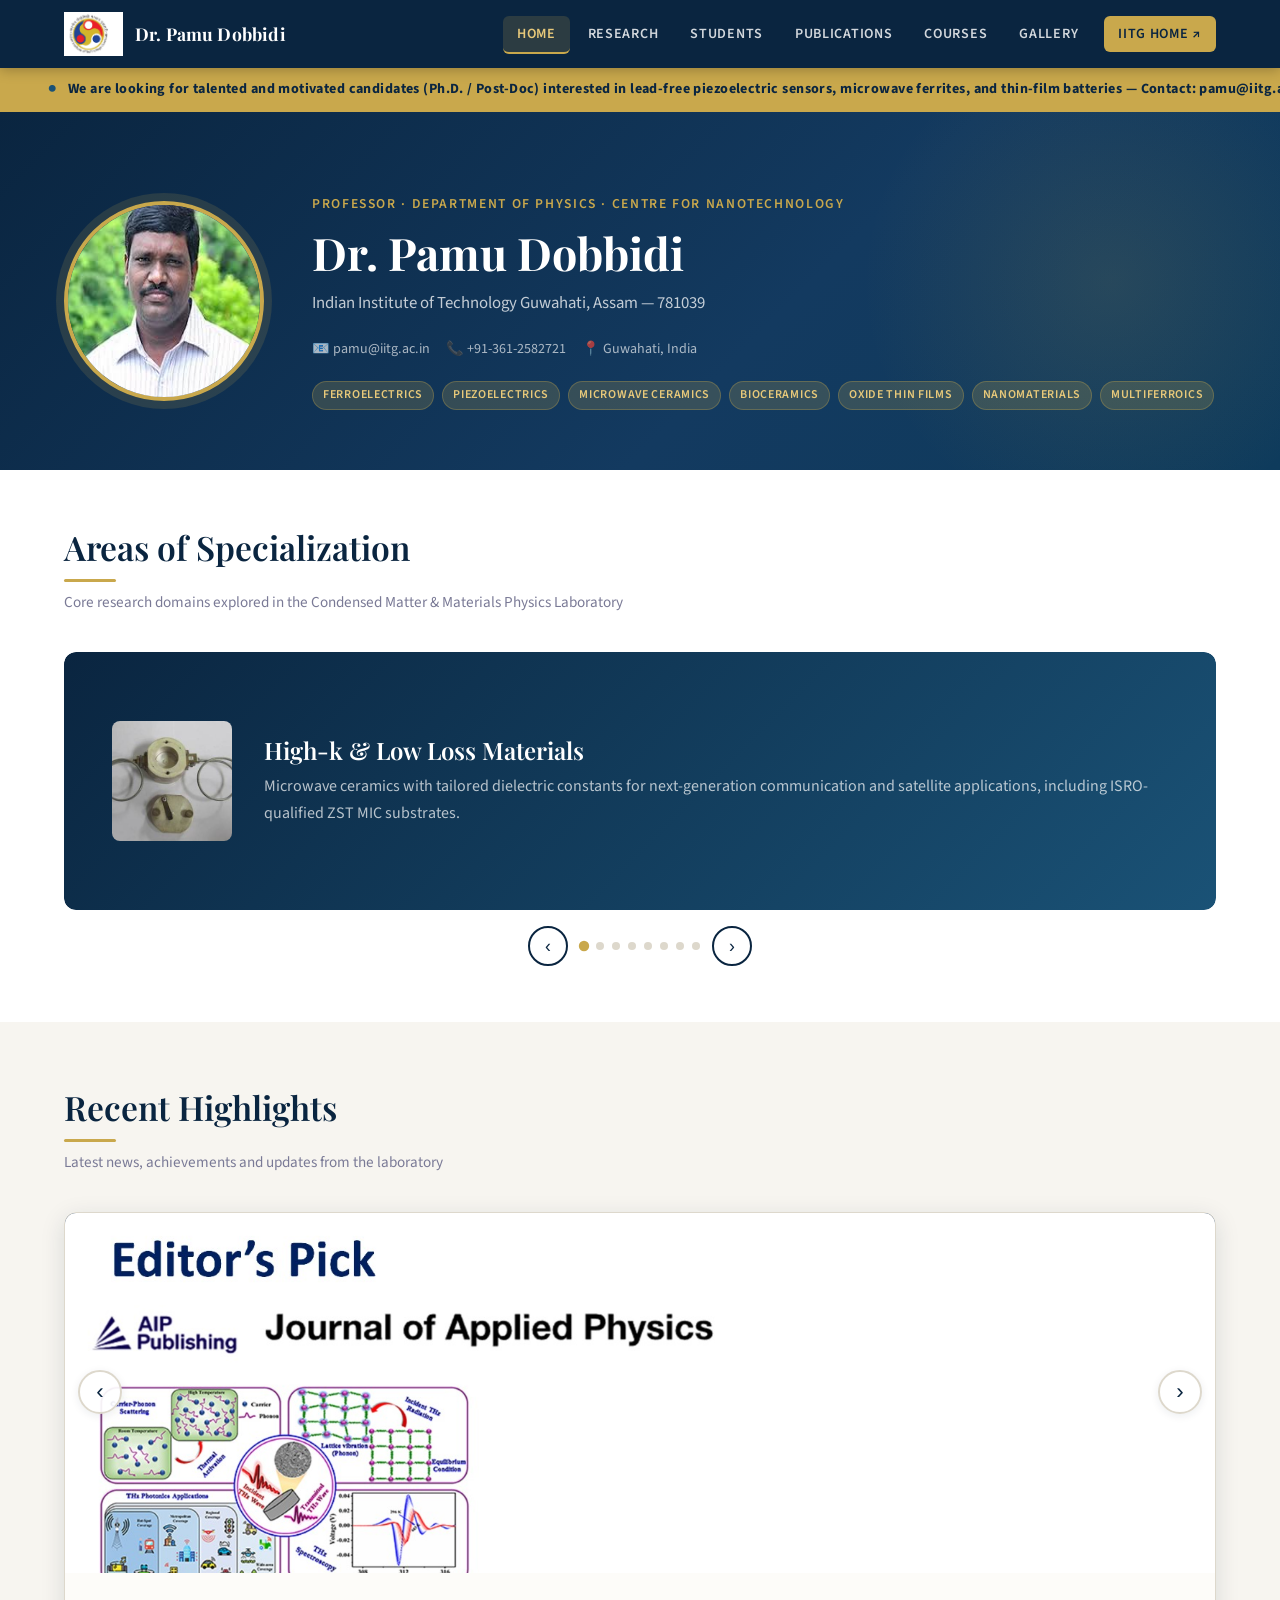
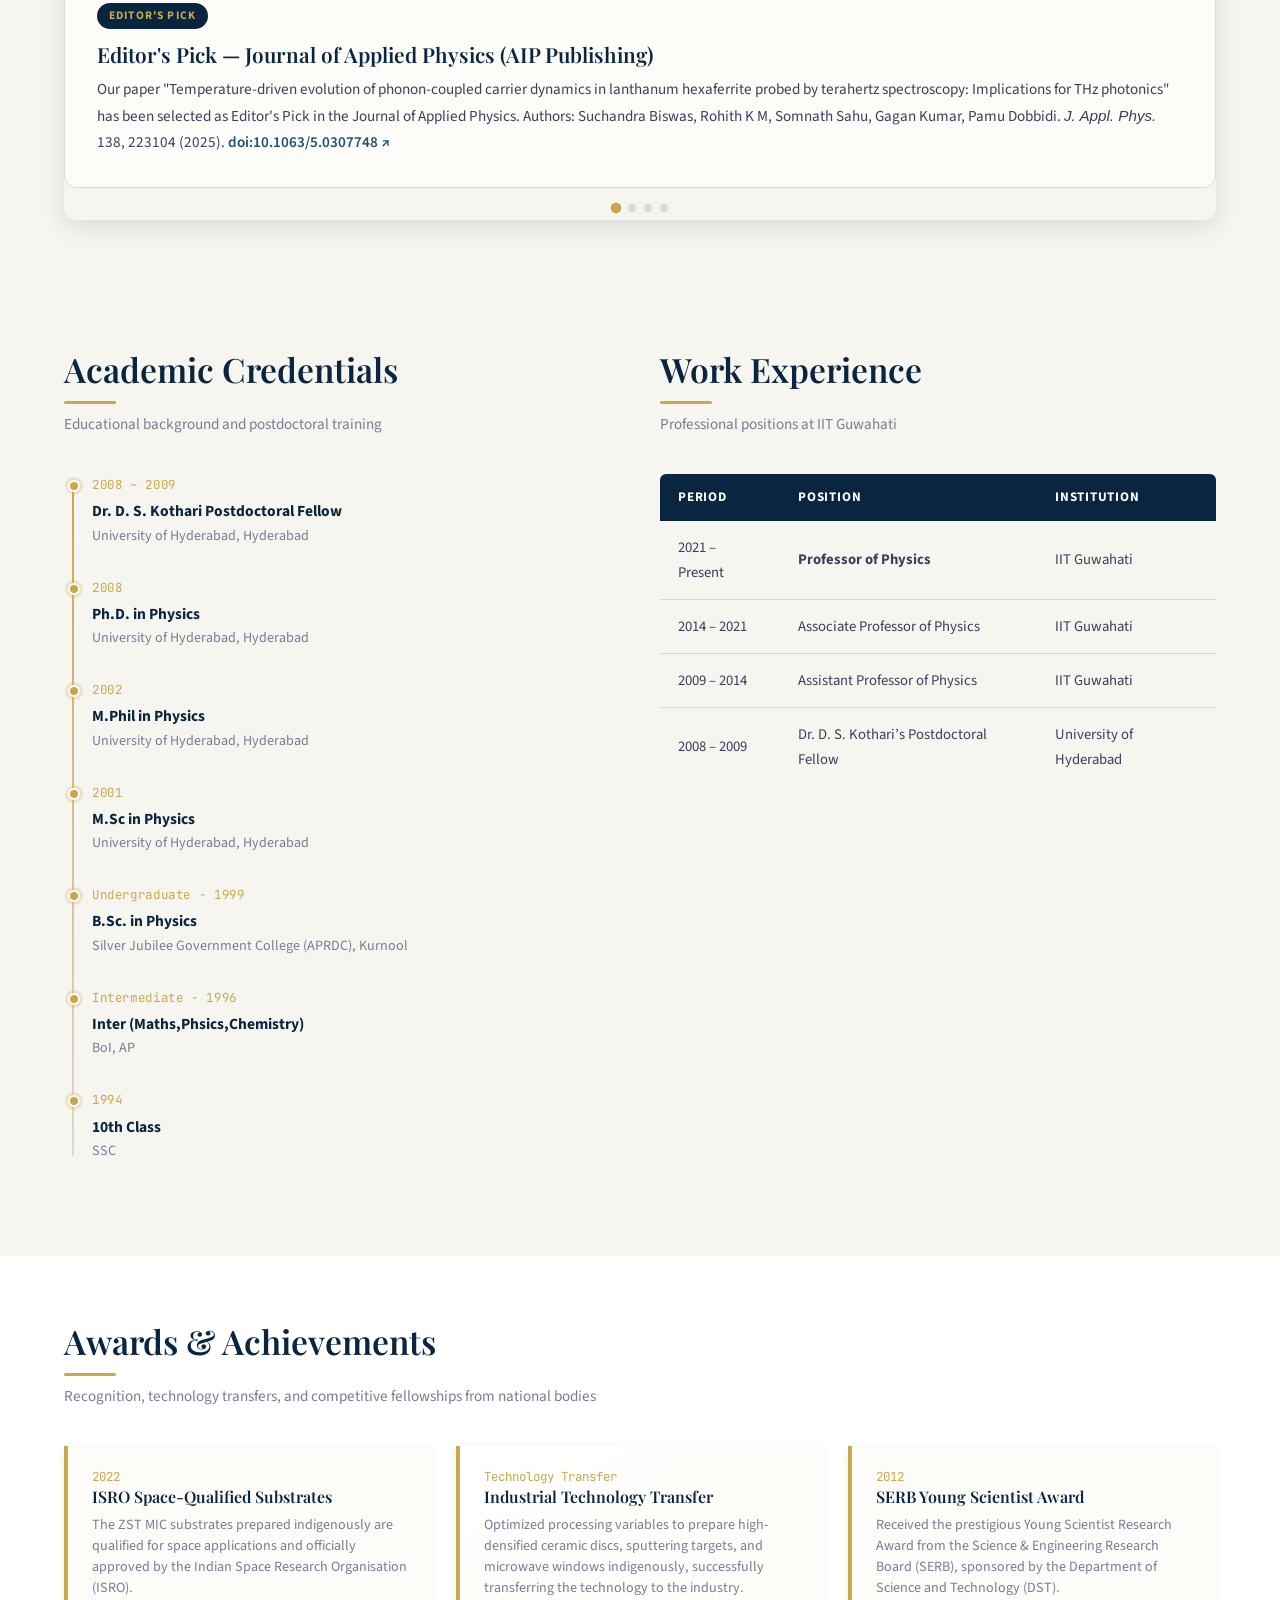
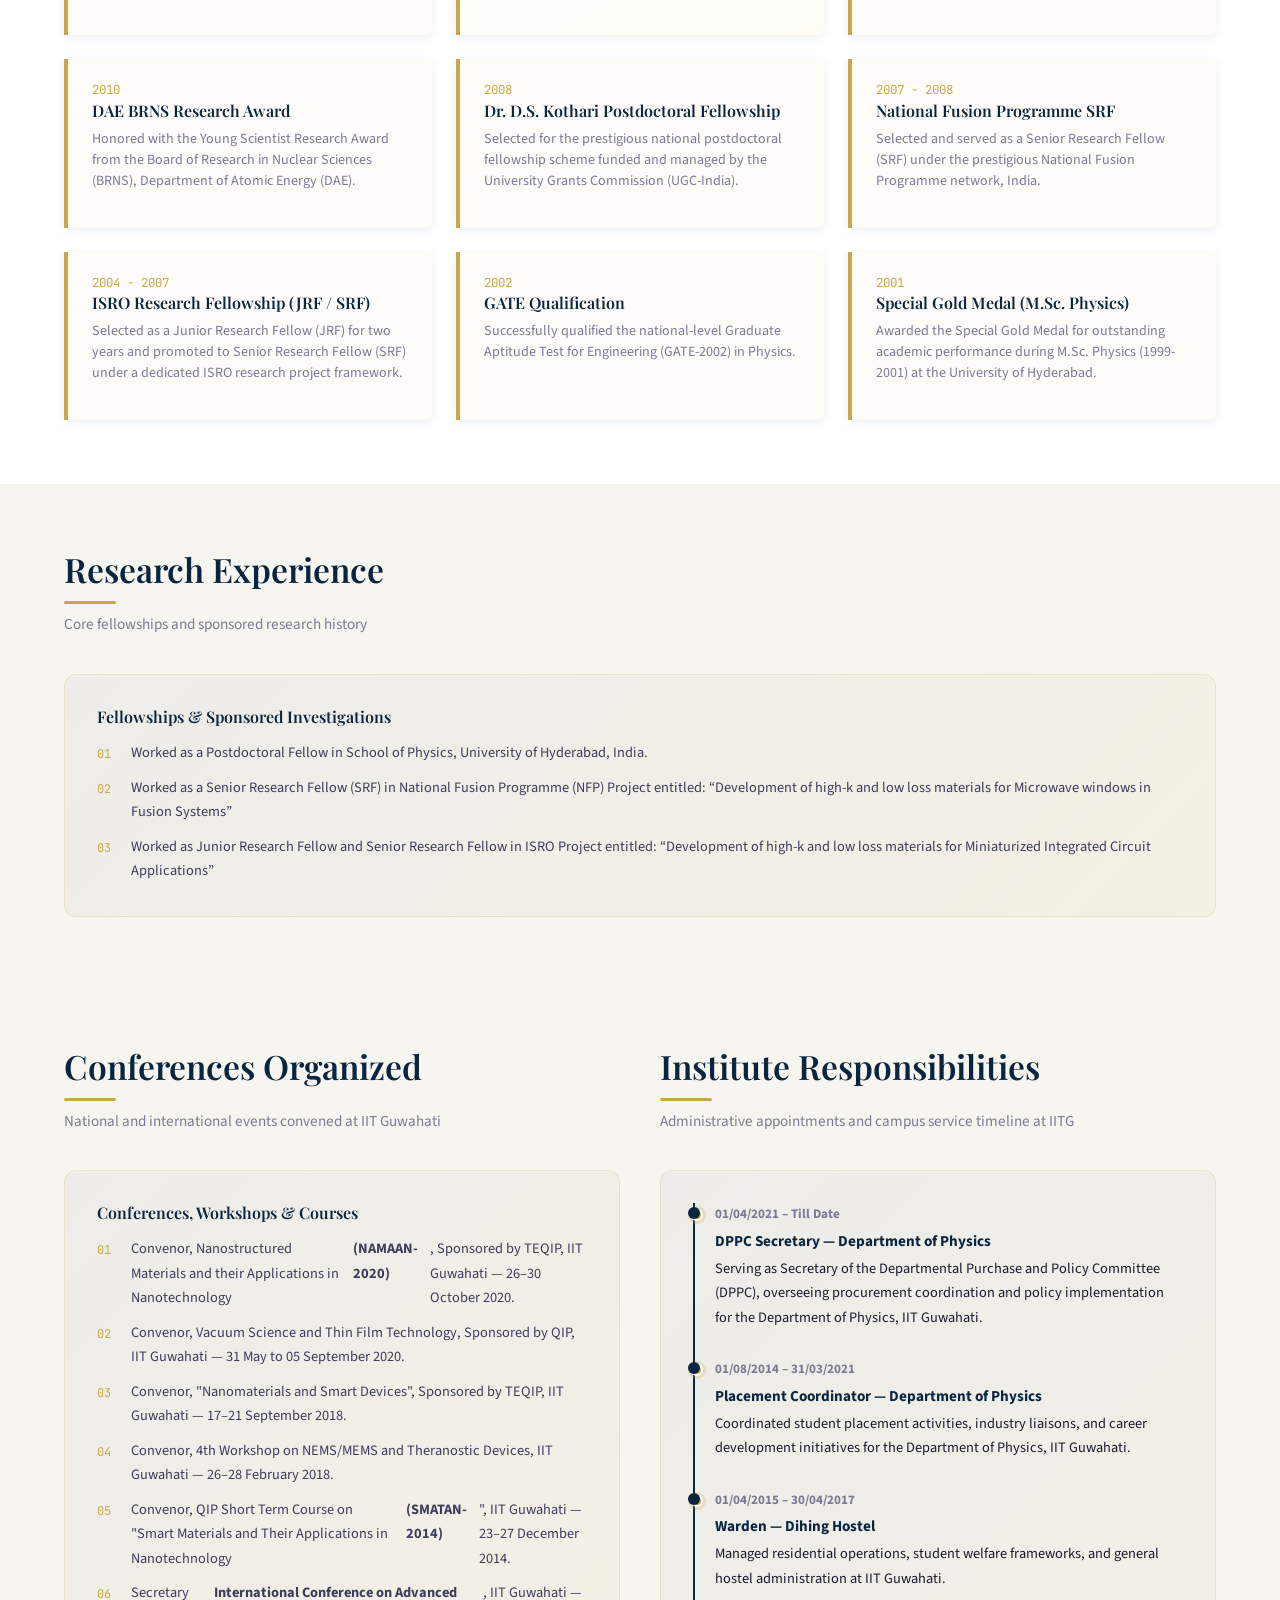
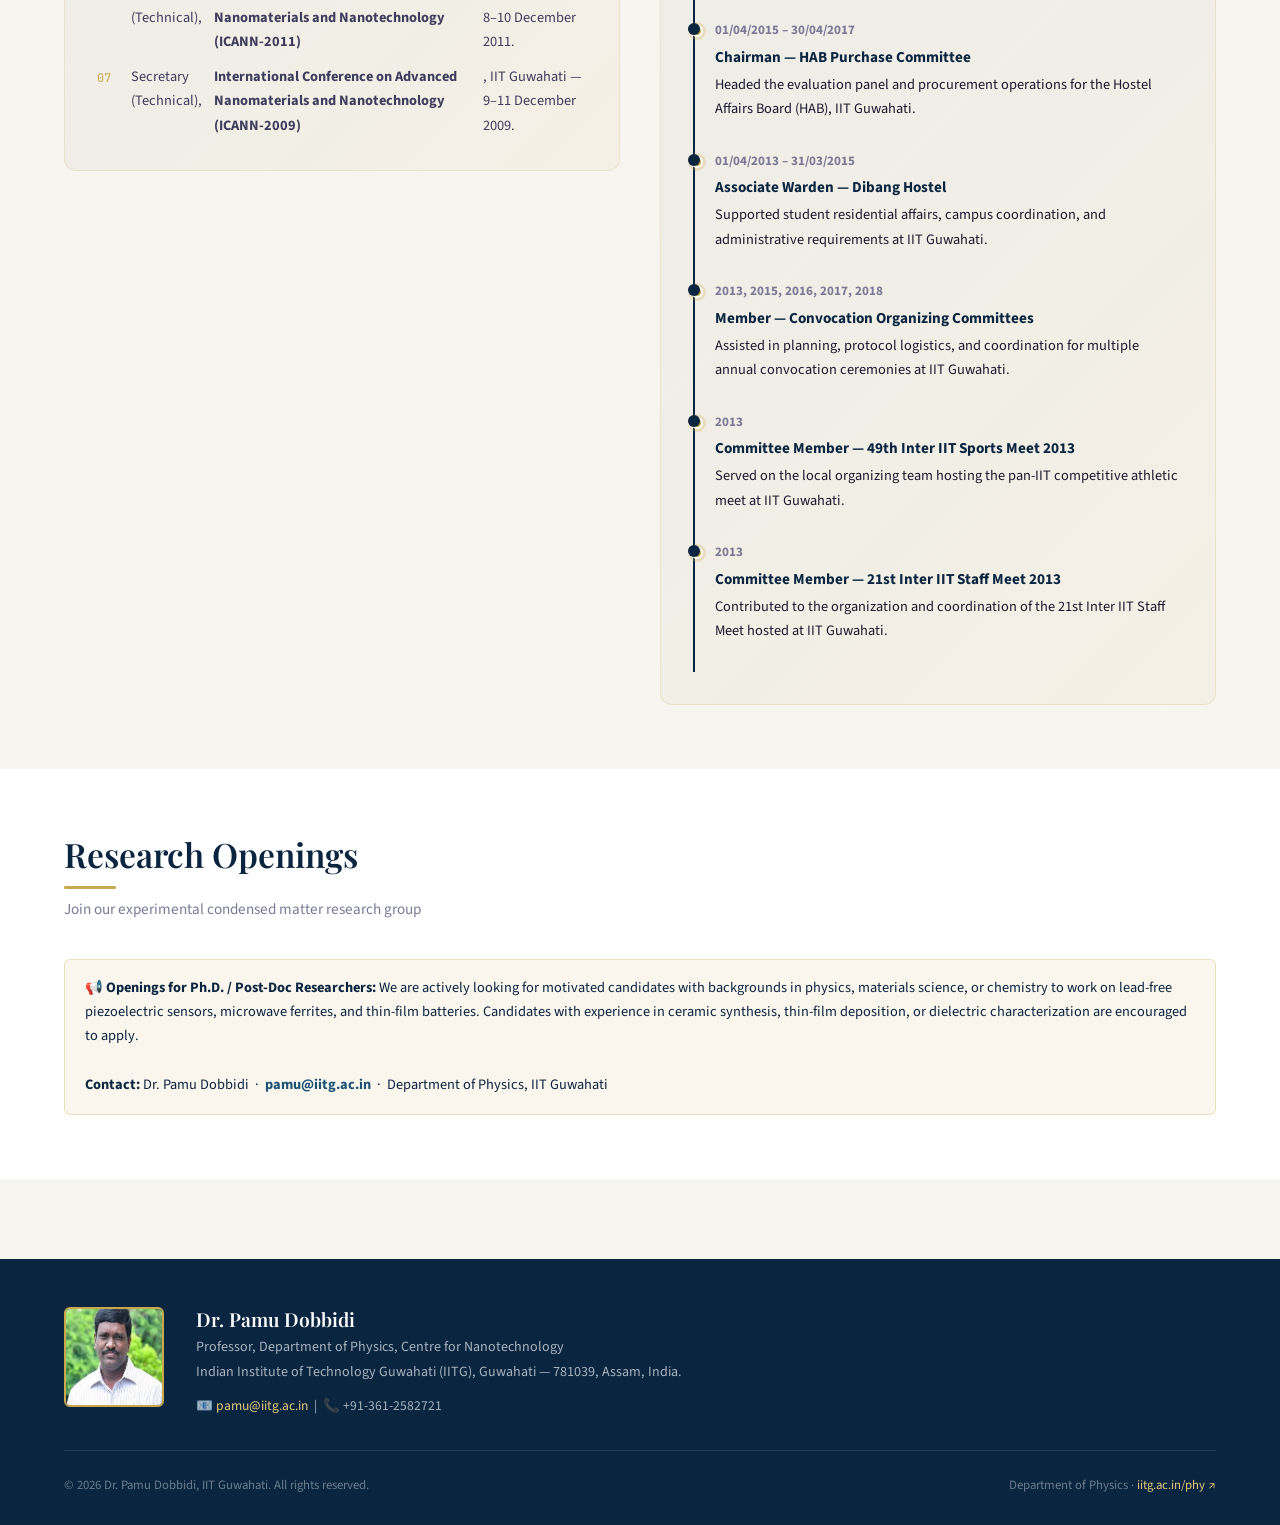
==== commit aeaf2fca: "Done" ====
--- a/index.html
+++ b/index.html
@@ -106,7 +106,7 @@
         <div class="carousel-track" id="carouselTrack">
           <div class="carousel-slide">
             <div class="slide-image-container">
-              <img src="Images/LowLossMaterials.jpg" alt="High-K and Low Loss Materials " class="slide-img">
+              <img src="Images/krupkacavity.jpg" alt="High-K and Low Loss Materials " class="slide-img">
             </div>
             <div class="slide-content">
               <h3>High-k &amp; Low Loss Materials</h3>
@@ -250,7 +250,11 @@
             <div class="highlight-text">
               <span class="highlight-tag">Journal Publication</span>
               <h4>Published in Journal of Applied Physics — AIP Publishing (2023)</h4>
-              <p>Our paper "Unlocking the potential of hexaferrite–spinel ferrite composites: Microstructure-induced colossal permittivity and relaxation phenomena" has been published in the Journal of Applied Physics.Authors: Hodam Karnajit Singh, Prajna P. Mohapatra, Subingya Pandey, and Pamu Dobbidi. <em>J. Appl. Phys.</em> 134, 194103  (2023). <a href="https://doi.org/10.1063/5.0168293" target="_blank" style="color:var(--iitg-blue-lt); font-weight:600;">doi:10.1063/5.0168293 ↗</a></p>
+              <p>Our paper "Unlocking the potential of hexaferrite–spinel ferrite composites: Microstructure-induced
+                colossal permittivity and relaxation phenomena" has been published in the Journal of Applied
+                Physics.Authors: Hodam Karnajit Singh, Prajna P. Mohapatra, Subingya Pandey, and Pamu Dobbidi. <em>J.
+                  Appl. Phys.</em> 134, 194103 (2023). <a href="https://doi.org/10.1063/5.0168293" target="_blank"
+                  style="color:var(--iitg-blue-lt); font-weight:600;">doi:10.1063/5.0168293 ↗</a></p>
             </div>
           </div>
 
@@ -262,10 +266,14 @@
             <div class="highlight-text">
               <span class="highlight-tag">Journal Publication</span>
               <h4>Published in Surface &amp; Coatings Technology — Elsevier (2024)</h4>
-              <p>Our paper has been published in Surface and Coatings Technology (Elsevier). Authors: V.J.S.N. Prasad, Franco Mayanglambam, P.N.V.V.L. Pramila Rani, and Pamu Dobbidi. <em>Surface and Coatings Technology</em>, 493, 131203 (2024). <a href="https://doi.org/10.1016/j.surfcoat.2024.131203" target="_blank" style="color:var(--iitg-blue-lt); font-weight:600;">doi:10.1016/j.surfcoat.2024.131203↗</a></p>
-            </div>
-          </div>
-        <!--  <div class="highlight-slide">
+              <p>Our paper has been published in Surface and Coatings Technology (Elsevier). Authors: V.J.S.N. Prasad,
+                Franco Mayanglambam, P.N.V.V.L. Pramila Rani, and Pamu Dobbidi. <em>Surface and Coatings
+                  Technology</em>, 493, 131203 (2024). <a href="https://doi.org/10.1016/j.surfcoat.2024.131203"
+                  target="_blank"
+                  style="color:var(--iitg-blue-lt); font-weight:600;">doi:10.1016/j.surfcoat.2024.131203↗</a></p>
+            </div>
+          </div>
+          <!--  <div class="highlight-slide">
             <div class="highlight-img-wrap">
               <img src="Images/your-image-5.jpg" alt="Highlight 5" />
             </div>
@@ -324,6 +332,17 @@
               <div class="timeline-title">B.Sc. in Physics</div>
               <div class="timeline-sub">Silver Jubilee Government College (APRDC), Kurnool</div>
             </div>
+            <div class="timeline-item">
+              <div class="timeline-year">Intermediate - 1996</div>
+              <div class="timeline-title">Inter (Maths,Phsics,Chemistry)</div>
+              <div class="timeline-sub">BoI, AP</div>
+            </div>
+            <div class="timeline-item">
+              <div class="timeline-year">1994</div>
+              <div class="timeline-title">10th Class</div>
+              <div class="timeline-sub">SSC</div>
+            </div>
+          
           </div>
         </div>
         <!-- Work Experience -->
@@ -354,6 +373,11 @@
                 <td>Assistant Professor of Physics</td>
                 <td>IIT Guwahati</td>
               </tr>
+              <tr>
+                <td>2008 – 2009</td>
+                <td>Dr. D. S. Kothari’s Postdoctoral Fellow</td>
+                <td>University of Hyderabad</td>
+              </tr>
             </tbody>
           </table>
         </div>
@@ -463,18 +487,21 @@
           <div class="highlight-box">
             <h4 style="margin-bottom:14px; color:var(--iitg-blue);">Conferences, Workshops &amp; Courses</h4>
             <ul class="numbered-list">
-              <li>Convenor of Nanostructured Materials and their Applications in Nanotechnology (NAMAAN-2020) Sponsored
-                by TEQIP during 26-30 October 2020.</li>
-              <li>Convenor of Vacuum science and thin film technology, Sponsored by QIP during 31-05-2020 to 05-09-2020.
+              <li>Convenor, Nanostructured Materials and their Applications in Nanotechnology
+                <strong>(NAMAAN-2020)</strong>, Sponsored by TEQIP, IIT Guwahati — 26–30 October 2020.
               </li>
-              <li>Convenor of “Nanomaterials and smart devices” Sponsored by TEQIP during 17-21 September 2018.</li>
-              <li>Convenor of 4th workshop on NEMS/MEMS and Theranostic Devices during February 26 – 28th, 2018.</li>
-              <li>QIP short term course on “Smart Materials and Their Applications in Nanotechnology (SMATAN-2014)”
-                December 23-27, 2014.</li>
-              <li>Secretary (Technical) of "International Conference on Advanced Nanomaterials and Nanotechnology
-                (ICANN-2011)", held at IIT Guwahati during December 8 - 10, 2011.</li>
-              <li>Secretary (Technical) of "International Conference on Advanced Nanomaterials and Nanotechnology
-                (ICANN-2009)", held at IIT Guwahati during December 9 - 11, 2009.</li>
+              <li>Convenor, Vacuum Science and Thin Film Technology, Sponsored by QIP, IIT Guwahati — 31 May to 05
+                September 2020.</li>
+              <li>Convenor, "Nanomaterials and Smart Devices", Sponsored by TEQIP, IIT Guwahati — 17–21 September 2018.
+              </li>
+              <li>Convenor, 4th Workshop on NEMS/MEMS and Theranostic Devices, IIT Guwahati — 26–28 February 2018.</li>
+              <li>Convenor, QIP Short Term Course on "Smart Materials and Their Applications in Nanotechnology
+                <strong>(SMATAN-2014)</strong>", IIT Guwahati — 23–27 December 2014.
+              </li>
+              <li>Secretary (Technical), <strong>International Conference on Advanced Nanomaterials and Nanotechnology
+                  (ICANN-2011)</strong>, IIT Guwahati — 8–10 December 2011.</li>
+              <li>Secretary (Technical), <strong>International Conference on Advanced Nanomaterials and Nanotechnology
+                  (ICANN-2009)</strong>, IIT Guwahati — 9–11 December 2009.</li>
             </ul>
           </div>
         </div>
@@ -487,7 +514,6 @@
           <p class="section-sub">Administrative appointments and campus service timeline at IITG</p>
           <div class="highlight-box">
 
-            <!-- Timeline Wrapper Container -->
             <div class="timeline-container"
               style="display: flex; flex-direction: column; gap: 0px; position: relative; padding-left: 20px; border-left: 2px solid var(--iitg-blue);">
 
@@ -497,11 +523,13 @@
                   style="position: absolute; left: -27px; top: 4px; width: 12px; height: 12px; border-radius: 50%; background: var(--iitg-blue);">
                 </div>
                 <span class="timeline-date"
-                  style="font-size: 0.82rem; font-weight: 700; color: var(--text-muted); display: block; margin-bottom: 2px;">2015
-                  April – 2017 April</span>
-                <strong style="color: var(--iitg-blue); font-size: 0.95rem;">Warden — Dihing Hostel</strong>
-                <p style="margin: 2px 0 0; font-size: 0.9rem; color: var(--text-dark);">Managed residential operations,
-                  student welfare frameworks, and general hostel administration at IITG.</p>
+                  style="font-size: 0.82rem; font-weight: 700; color: var(--text-muted); display: block; margin-bottom: 2px;">01/04/2021
+                  – Till Date</span>
+                <strong style="color: var(--iitg-blue); font-size: 0.95rem;">DPPC Secretary — Department of
+                  Physics</strong>
+                <p style="margin: 2px 0 0; font-size: 0.9rem; color: var(--text-dark);">Serving as Secretary of the
+                  Departmental Purchase and Policy Committee (DPPC), overseeing procurement coordination and policy
+                  implementation for the Department of Physics, IIT Guwahati.</p>
               </div>
 
               <!-- Event 2 -->
@@ -510,11 +538,13 @@
                   style="position: absolute; left: -27px; top: 4px; width: 12px; height: 12px; border-radius: 50%; background: var(--iitg-blue);">
                 </div>
                 <span class="timeline-date"
-                  style="font-size: 0.82rem; font-weight: 700; color: var(--text-muted); display: block; margin-bottom: 2px;">2015
-                  April – 2017 April</span>
-                <strong style="color: var(--iitg-blue); font-size: 0.95rem;">Chairman — HAB Purchase Committee</strong>
-                <p style="margin: 2px 0 0; font-size: 0.9rem; color: var(--text-dark);">Headed the evaluation panel and
-                  procurement operations for the Hostel Affairs Board (HAB).</p>
+                  style="font-size: 0.82rem; font-weight: 700; color: var(--text-muted); display: block; margin-bottom: 2px;">01/08/2014
+                  – 31/03/2021</span>
+                <strong style="color: var(--iitg-blue); font-size: 0.95rem;">Placement Coordinator — Department of
+                  Physics</strong>
+                <p style="margin: 2px 0 0; font-size: 0.9rem; color: var(--text-dark);">Coordinated student placement
+                  activities, industry liaisons, and career development initiatives for the Department of Physics, IIT
+                  Guwahati.</p>
               </div>
 
               <!-- Event 3 -->
@@ -523,14 +553,40 @@
                   style="position: absolute; left: -27px; top: 4px; width: 12px; height: 12px; border-radius: 50%; background: var(--iitg-blue);">
                 </div>
                 <span class="timeline-date"
-                  style="font-size: 0.82rem; font-weight: 700; color: var(--text-muted); display: block; margin-bottom: 2px;">2013
-                  April – 2015 March</span>
+                  style="font-size: 0.82rem; font-weight: 700; color: var(--text-muted); display: block; margin-bottom: 2px;">01/04/2015
+                  – 30/04/2017</span>
+                <strong style="color: var(--iitg-blue); font-size: 0.95rem;">Warden — Dihing Hostel</strong>
+                <p style="margin: 2px 0 0; font-size: 0.9rem; color: var(--text-dark);">Managed residential operations,
+                  student welfare frameworks, and general hostel administration at IIT Guwahati.</p>
+              </div>
+
+              <!-- Event 4 -->
+              <div class="timeline-item" style="position: relative;">
+                <div class="timeline-dot"
+                  style="position: absolute; left: -27px; top: 4px; width: 12px; height: 12px; border-radius: 50%; background: var(--iitg-blue);">
+                </div>
+                <span class="timeline-date"
+                  style="font-size: 0.82rem; font-weight: 700; color: var(--text-muted); display: block; margin-bottom: 2px;">01/04/2015
+                  – 30/04/2017</span>
+                <strong style="color: var(--iitg-blue); font-size: 0.95rem;">Chairman — HAB Purchase Committee</strong>
+                <p style="margin: 2px 0 0; font-size: 0.9rem; color: var(--text-dark);">Headed the evaluation panel and
+                  procurement operations for the Hostel Affairs Board (HAB), IIT Guwahati.</p>
+              </div>
+
+              <!-- Event 5 -->
+              <div class="timeline-item" style="position: relative;">
+                <div class="timeline-dot"
+                  style="position: absolute; left: -27px; top: 4px; width: 12px; height: 12px; border-radius: 50%; background: var(--iitg-blue);">
+                </div>
+                <span class="timeline-date"
+                  style="font-size: 0.82rem; font-weight: 700; color: var(--text-muted); display: block; margin-bottom: 2px;">01/04/2013
+                  – 31/03/2015</span>
                 <strong style="color: var(--iitg-blue); font-size: 0.95rem;">Associate Warden — Dibang Hostel</strong>
                 <p style="margin: 2px 0 0; font-size: 0.9rem; color: var(--text-dark);">Supported student residential
-                  affairs, campus coordination, and administrative requirements.</p>
+                  affairs, campus coordination, and administrative requirements at IIT Guwahati.</p>
               </div>
 
-              <!-- Event 4 -->
+              <!-- Event 6 -->
               <div class="timeline-item" style="position: relative;">
                 <div class="timeline-dot"
                   style="position: absolute; left: -27px; top: 4px; width: 12px; height: 12px; border-radius: 50%; background: var(--iitg-blue);">
@@ -541,10 +597,10 @@
                 <strong style="color: var(--iitg-blue); font-size: 0.95rem;">Member — Convocation Organizing
                   Committees</strong>
                 <p style="margin: 2px 0 0; font-size: 0.9rem; color: var(--text-dark);">Assisted in planning, protocol
-                  logistics, and coordination for multiple annual convocation ceremonies.</p>
+                  logistics, and coordination for multiple annual convocation ceremonies at IIT Guwahati.</p>
               </div>
 
-              <!-- Event 5 -->
+              <!-- Event 7 -->
               <div class="timeline-item" style="position: relative;">
                 <div class="timeline-dot"
                   style="position: absolute; left: -27px; top: 4px; width: 12px; height: 12px; border-radius: 50%; background: var(--iitg-blue);">
@@ -552,31 +608,25 @@
                 <span class="timeline-date"
                   style="font-size: 0.82rem; font-weight: 700; color: var(--text-muted); display: block; margin-bottom: 2px;">2013</span>
                 <strong style="color: var(--iitg-blue); font-size: 0.95rem;">Committee Member — 49th Inter IIT Sports
-                  Meet</strong>
+                  Meet 2013</strong>
                 <p style="margin: 2px 0 0; font-size: 0.9rem; color: var(--text-dark);">Served on the local organizing
-                  team hosting the pan-IIT competitive athletic meet.</p>
+                  team hosting the pan-IIT competitive athletic meet at IIT Guwahati.</p>
               </div>
 
-              <!-- Event 6 (Ongoing Roles Grouped) -->
+              <!-- Event 8 -->
               <div class="timeline-item" style="position: relative;">
                 <div class="timeline-dot"
                   style="position: absolute; left: -27px; top: 4px; width: 12px; height: 12px; border-radius: 50%; background: var(--iitg-blue);">
                 </div>
                 <span class="timeline-date"
-                  style="font-size: 0.82rem; font-weight: 700; color: var(--text-muted); display: block; margin-bottom: 2px;">Standing
-                  / Academic Committees</span>
-                <strong style="color: var(--iitg-blue); font-size: 0.95rem;">Departmental &amp; Senate
-                  Committees</strong>
-                <ul
-                  style="margin: 4px 0 0; padding-left: 16px; font-size: 0.9rem; color: var(--text-dark); line-height: 1.5;">
-                  <li>Faculty Advisor, DPPC (Department Purchase &amp; Policy Committee)</li>
-                  <li>Member, Physics Department Doctoral Programme Committee</li>
-                  <li>Member, Senate Academic Committee</li>
-                </ul>
+                  style="font-size: 0.82rem; font-weight: 700; color: var(--text-muted); display: block; margin-bottom: 2px;">2013</span>
+                <strong style="color: var(--iitg-blue); font-size: 0.95rem;">Committee Member — 21st Inter IIT Staff
+                  Meet 2013</strong>
+                <p style="margin: 2px 0 0; font-size: 0.9rem; color: var(--text-dark);">Contributed to the organization
+                  and coordination of the 21st Inter IIT Staff Meet hosted at IIT Guwahati.</p>
               </div>
 
             </div>
-
           </div>
         </div>
       </div>
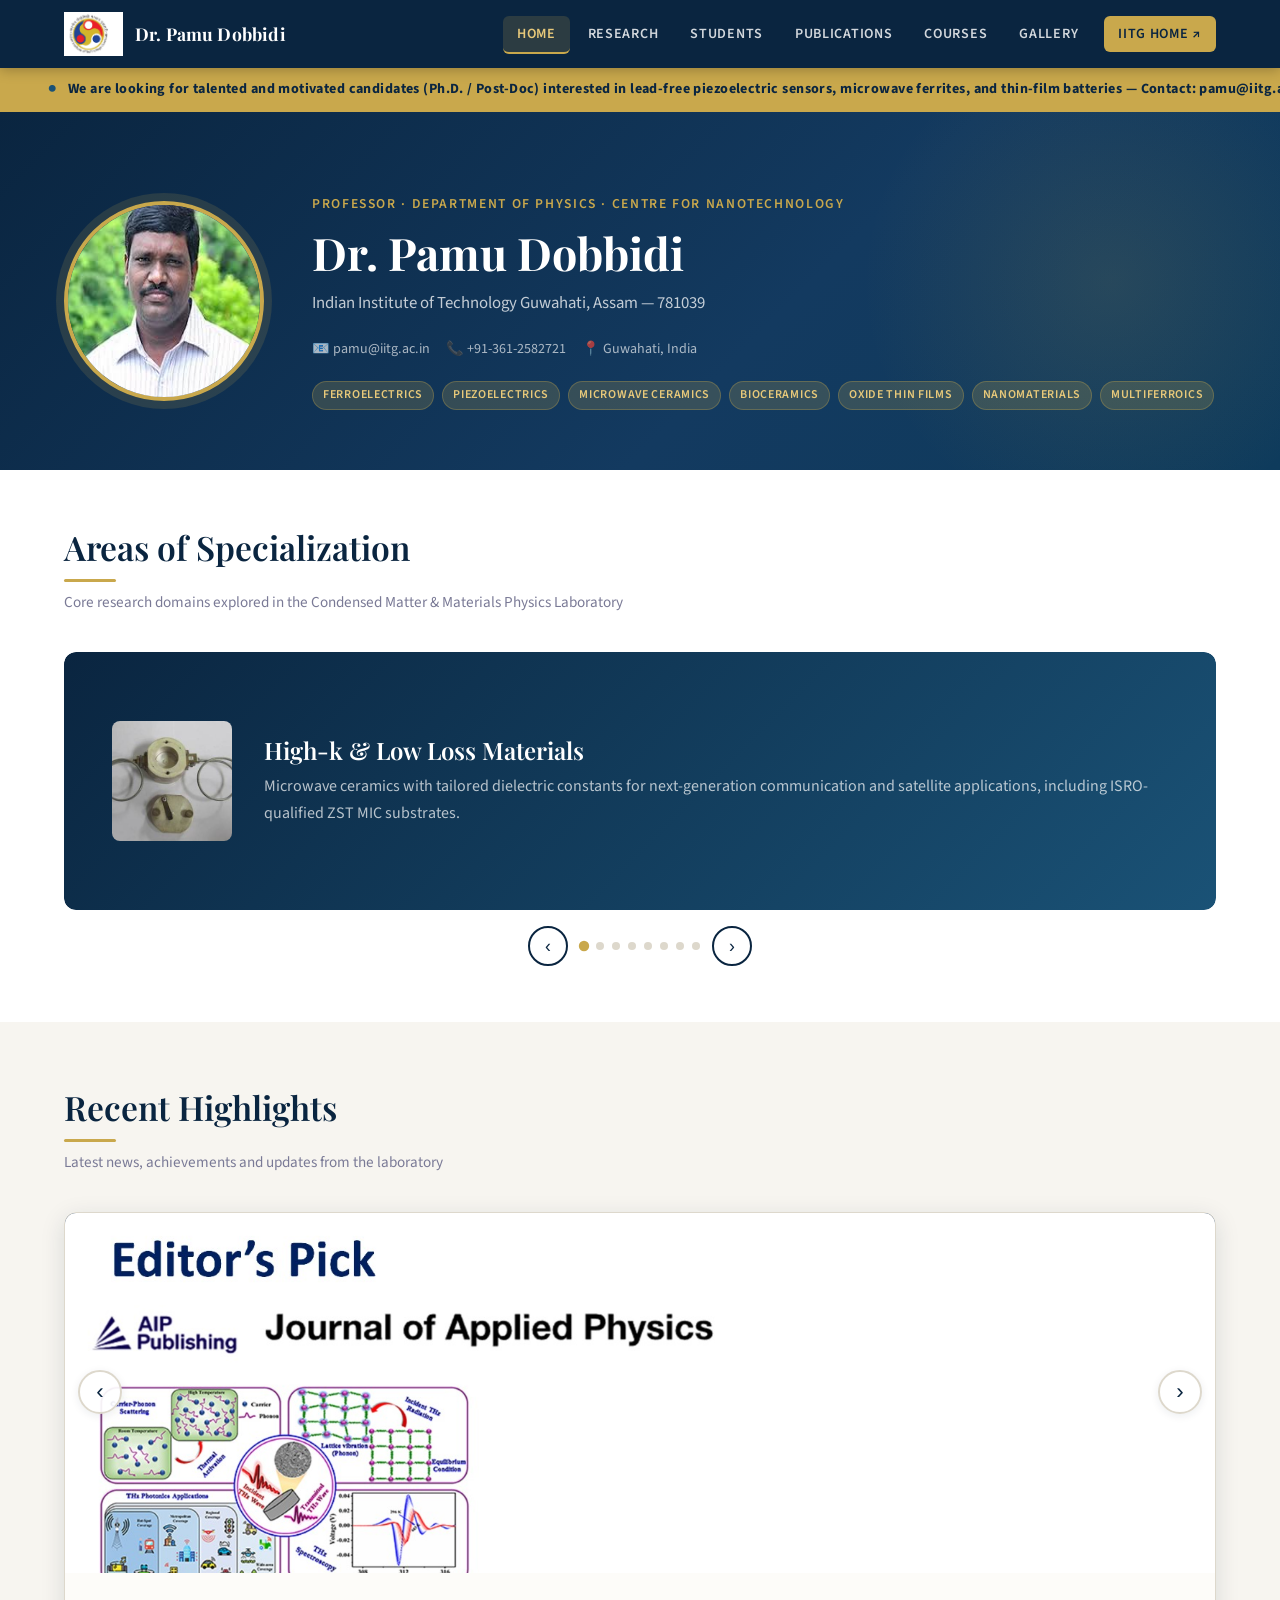
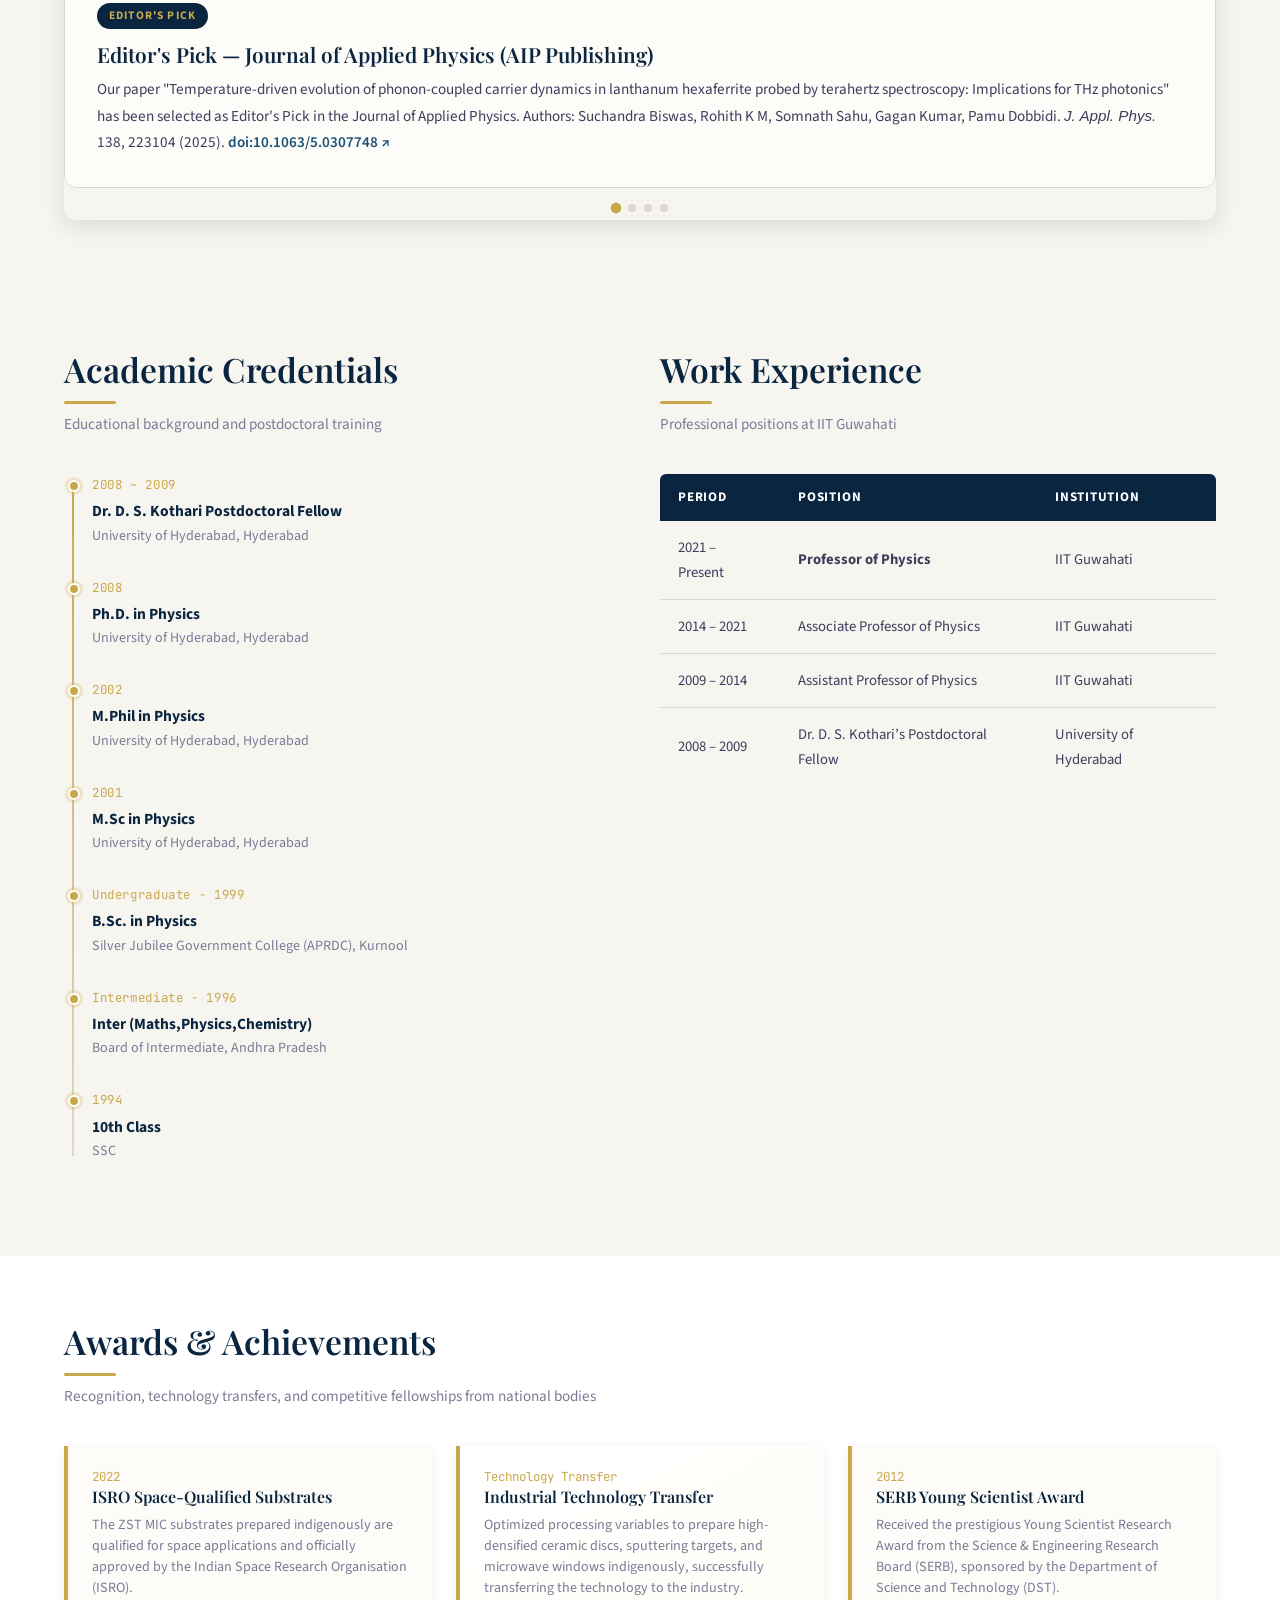
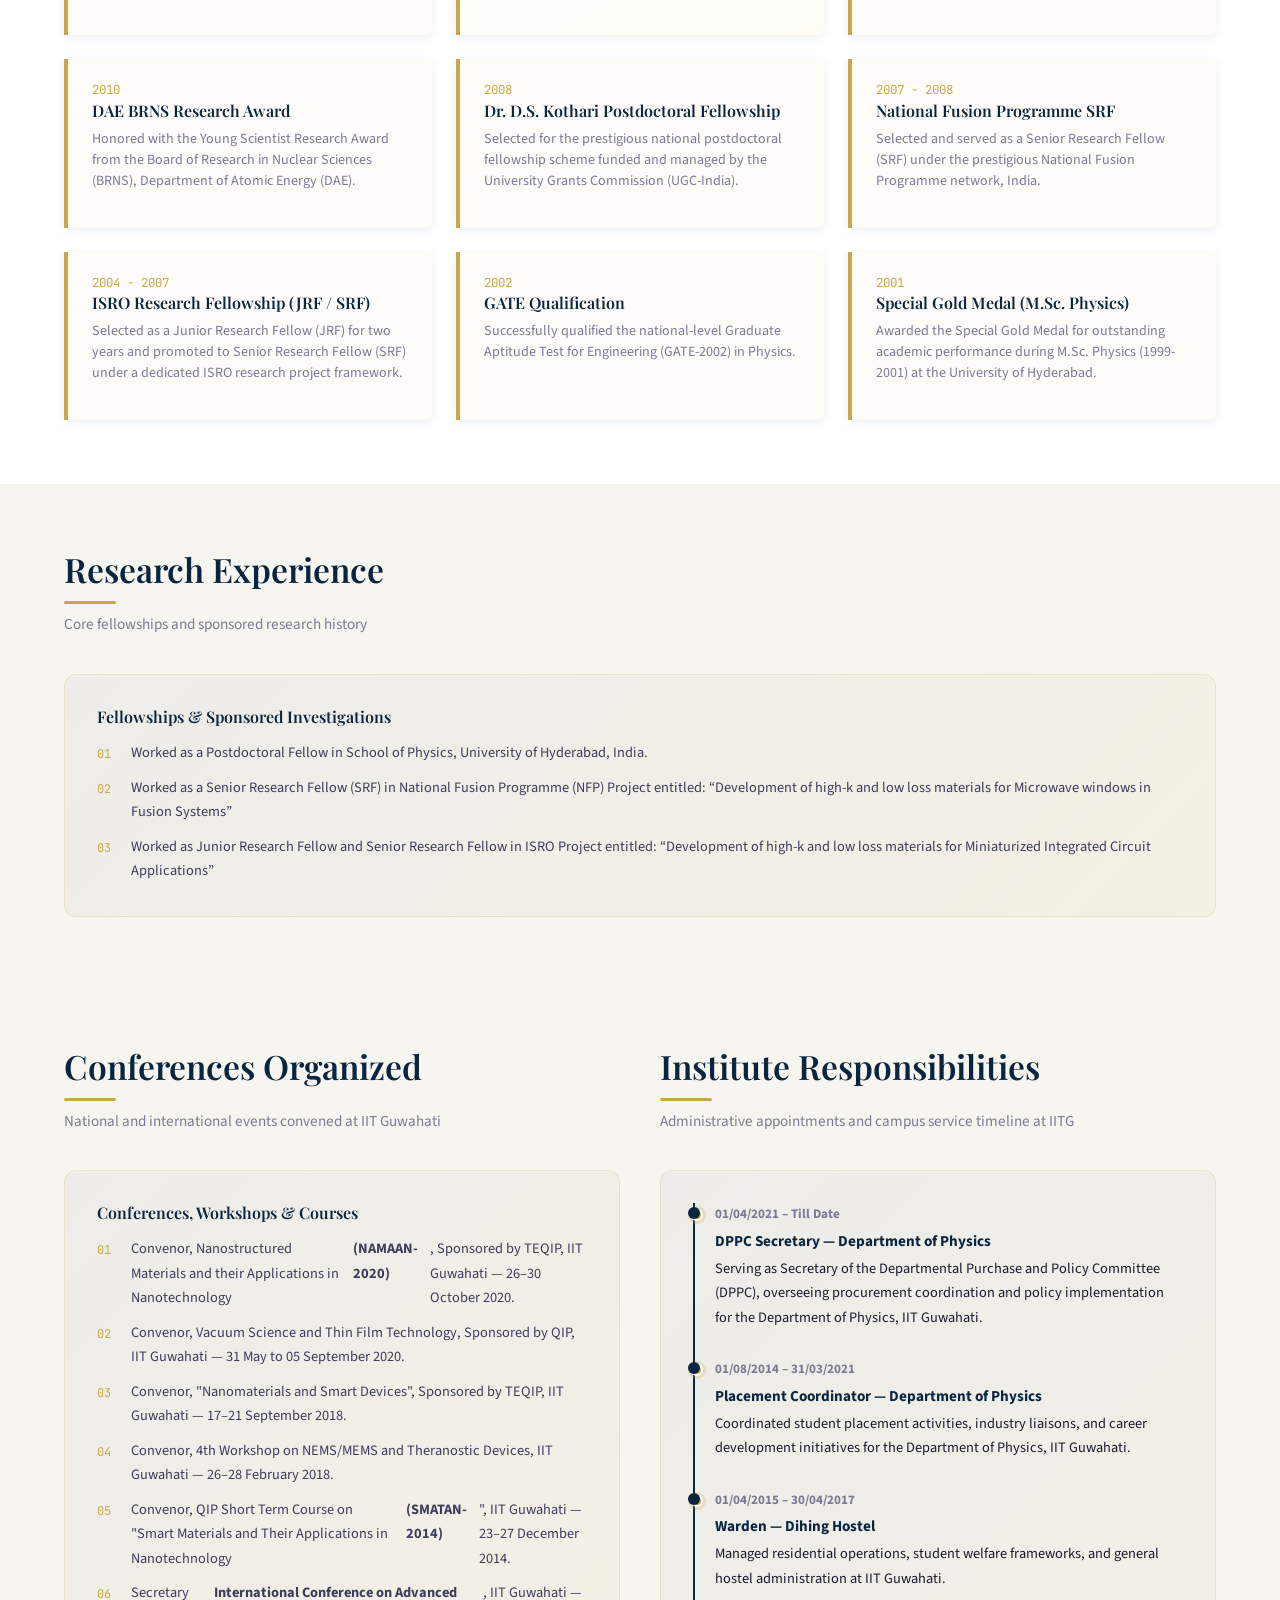
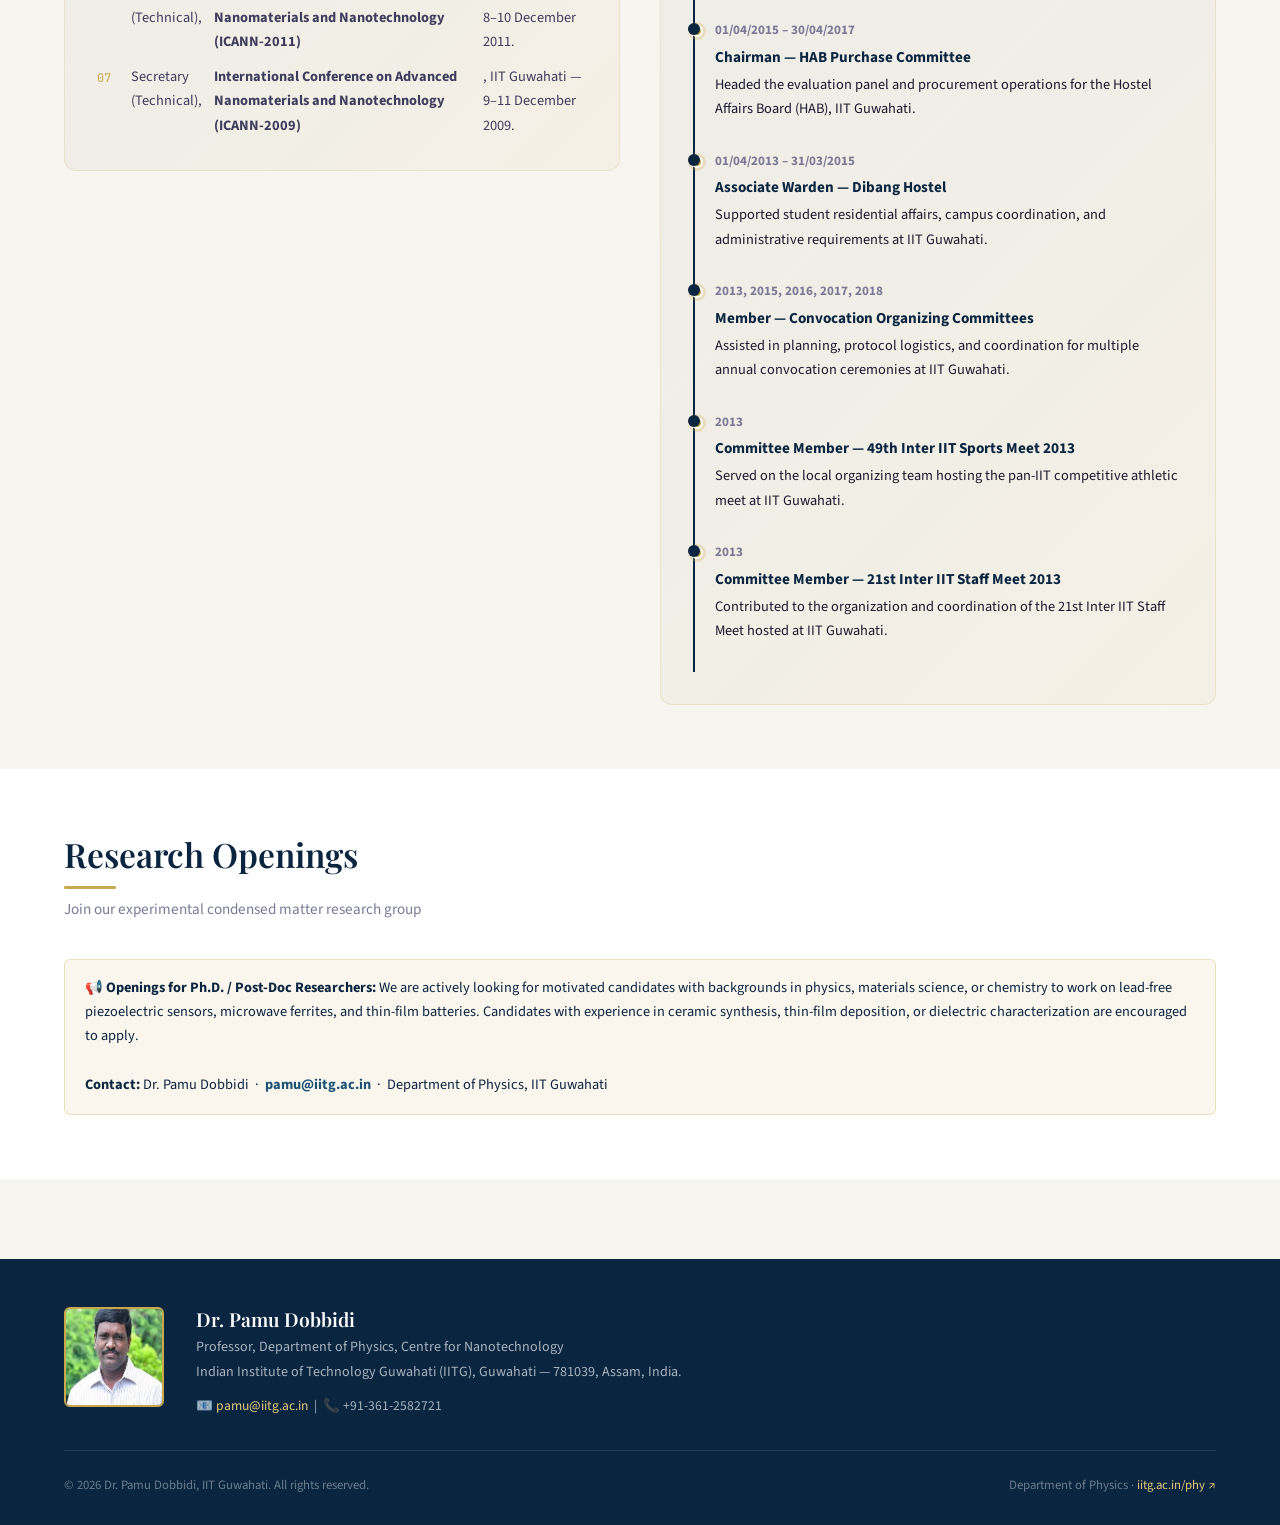
==== commit 4e8899a2: "Done" ====
--- a/index.html
+++ b/index.html
@@ -334,8 +334,8 @@
             </div>
             <div class="timeline-item">
               <div class="timeline-year">Intermediate - 1996</div>
-              <div class="timeline-title">Inter (Maths,Phsics,Chemistry)</div>
-              <div class="timeline-sub">BoI, AP</div>
+              <div class="timeline-title">Inter (Maths,Physics,Chemistry)</div>
+              <div class="timeline-sub">Board of Intermediate, Andhra Pradesh</div>
             </div>
             <div class="timeline-item">
               <div class="timeline-year">1994</div>
